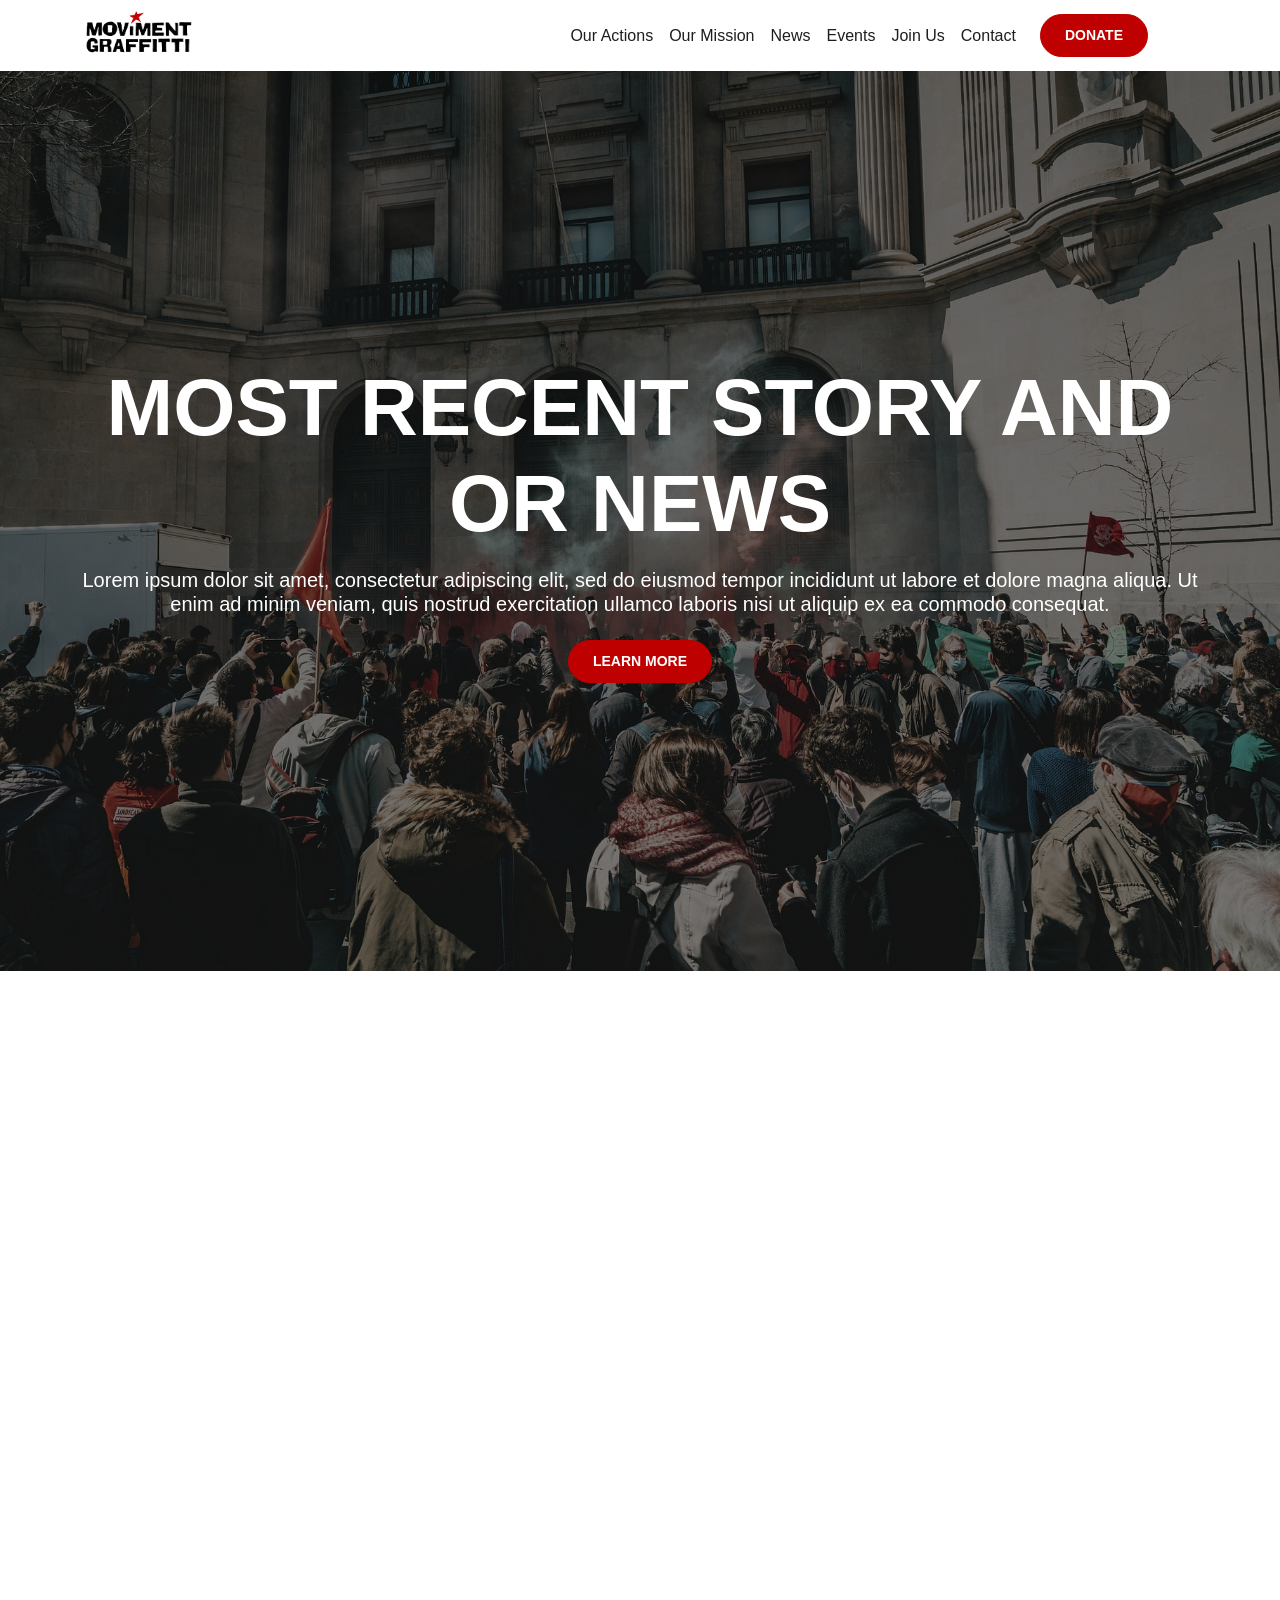
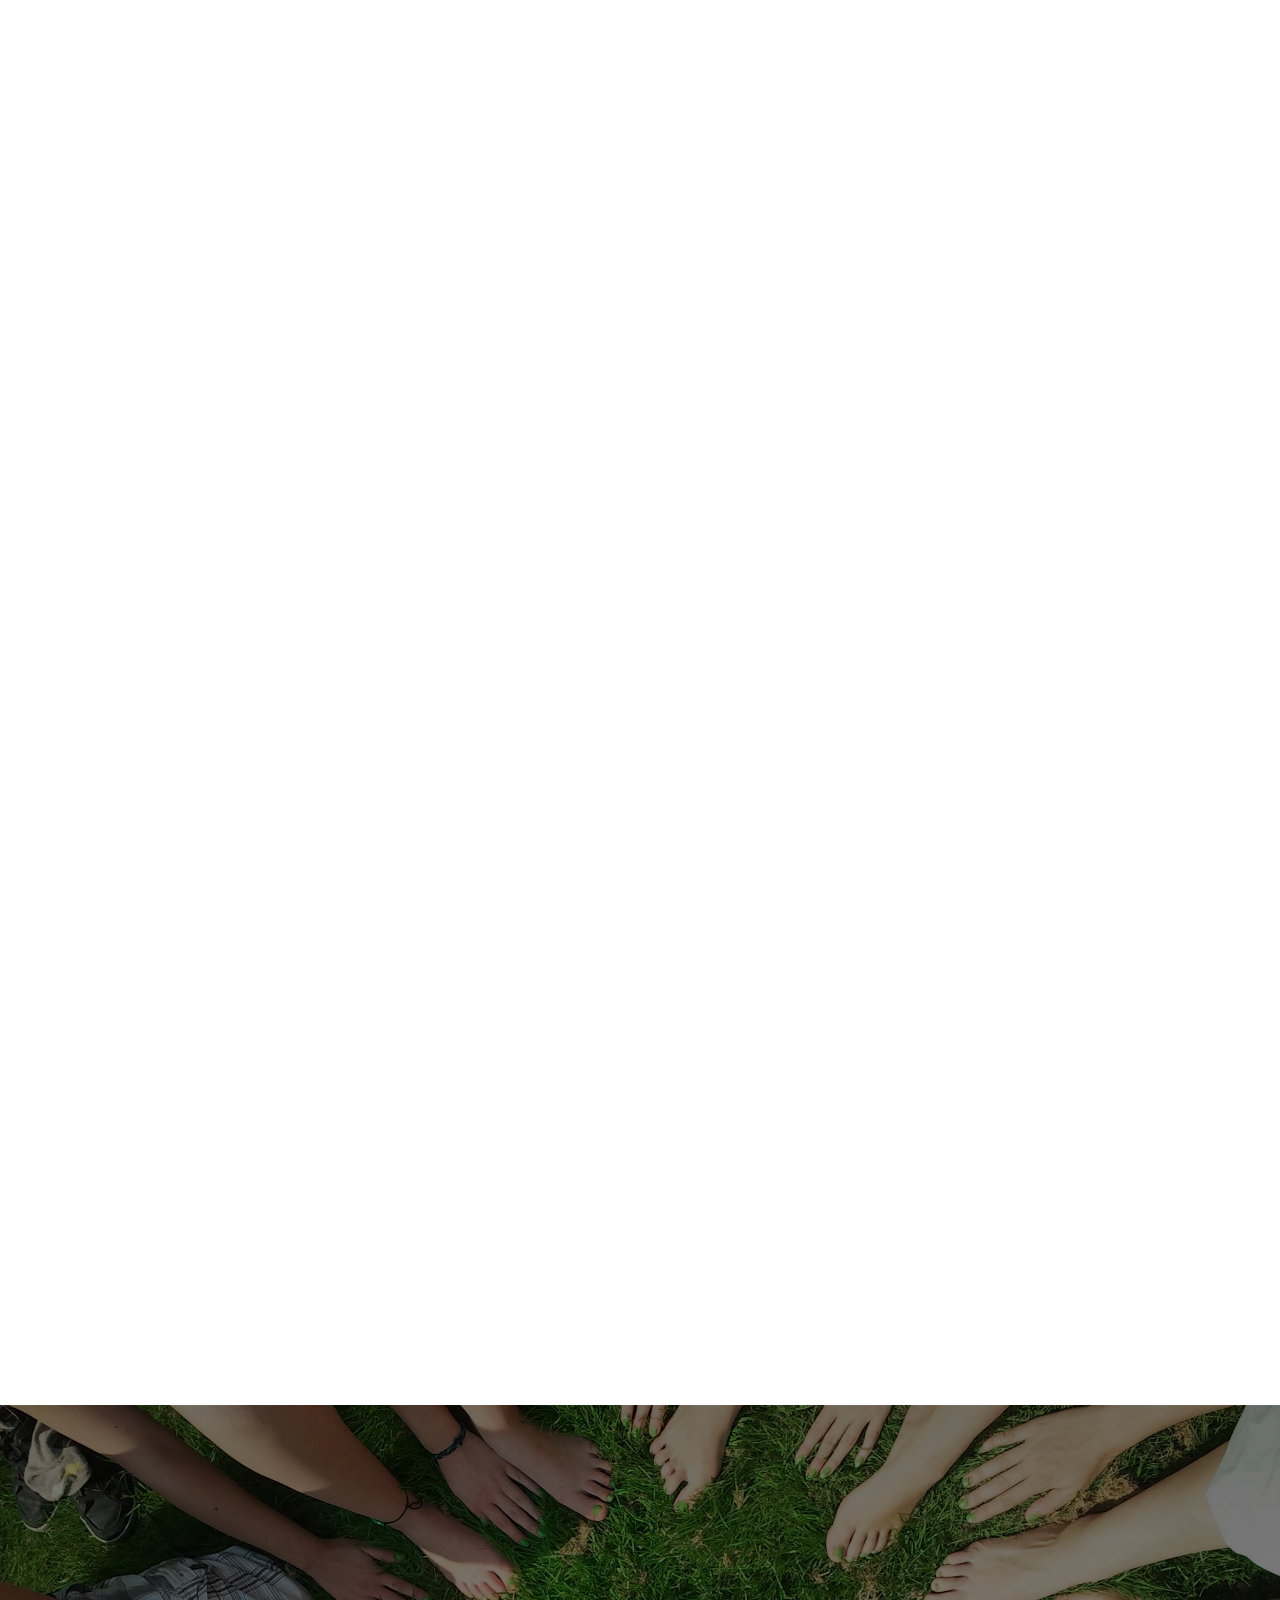
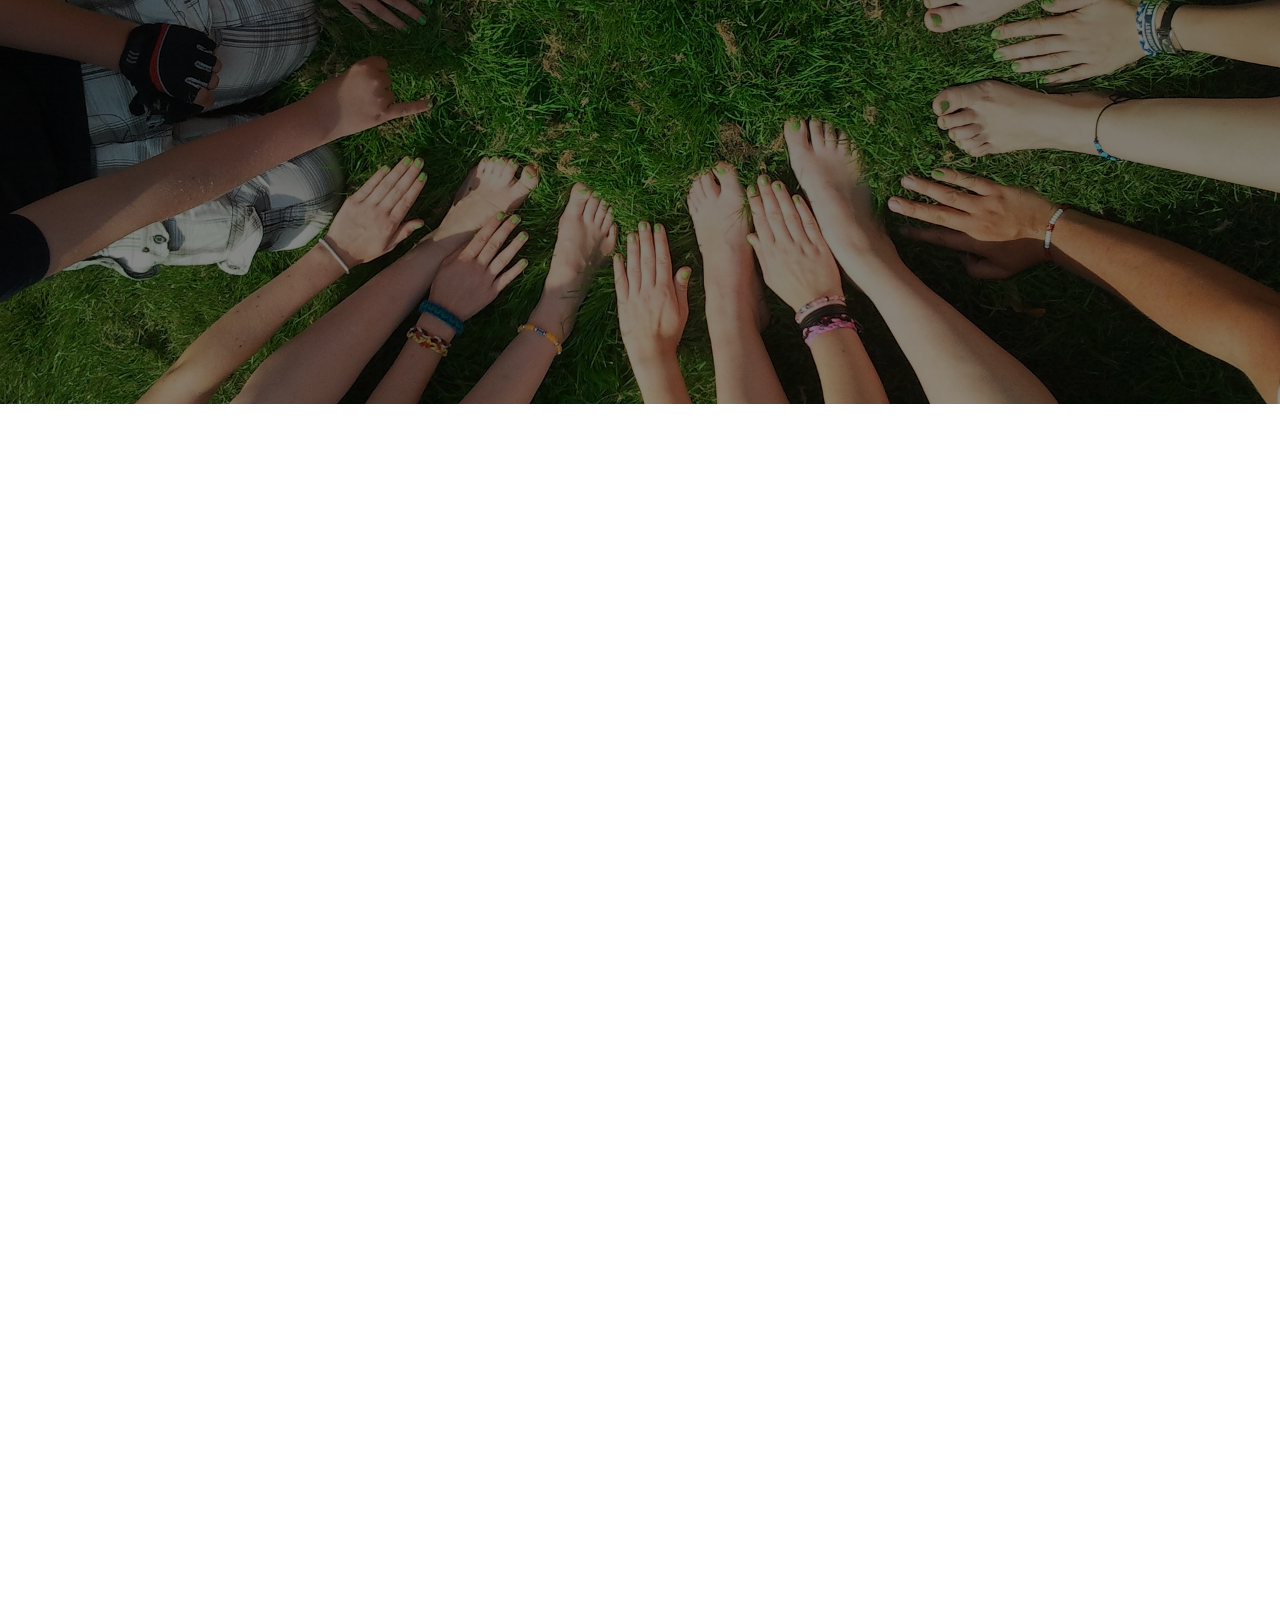
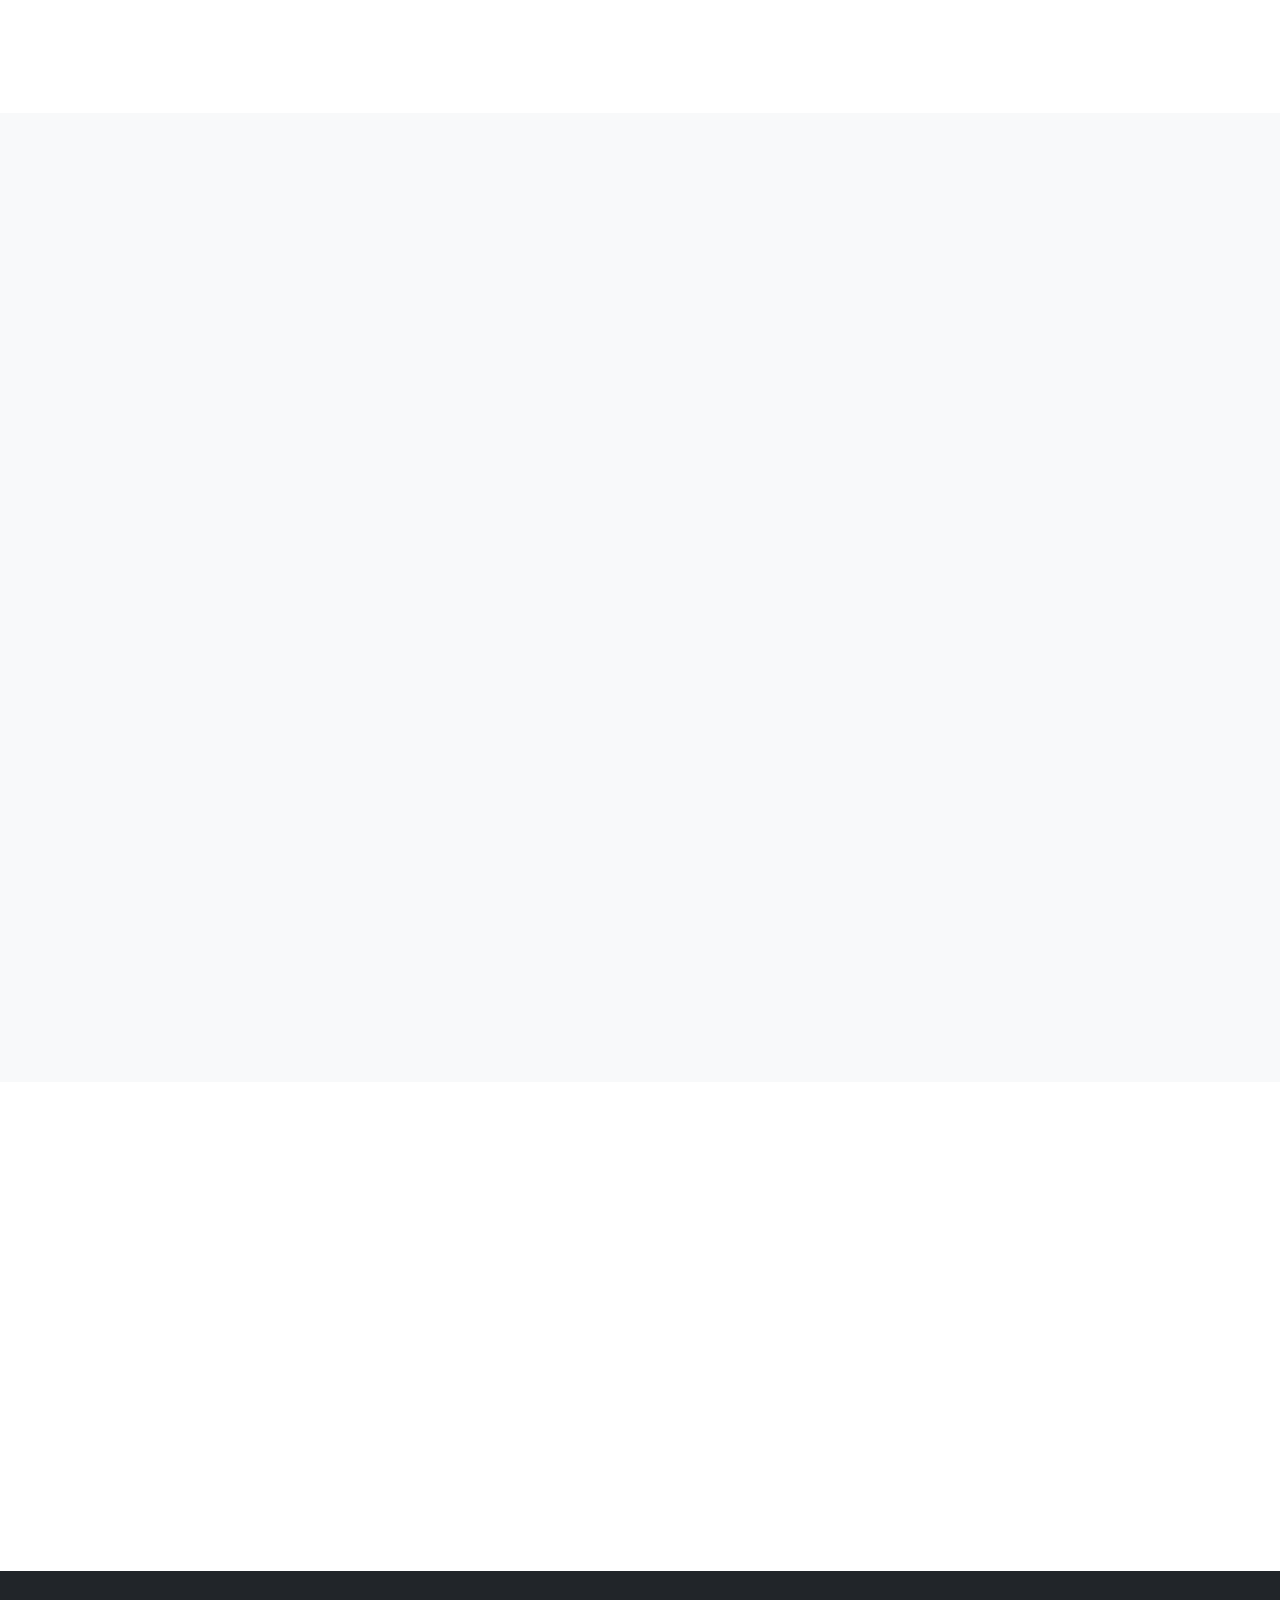
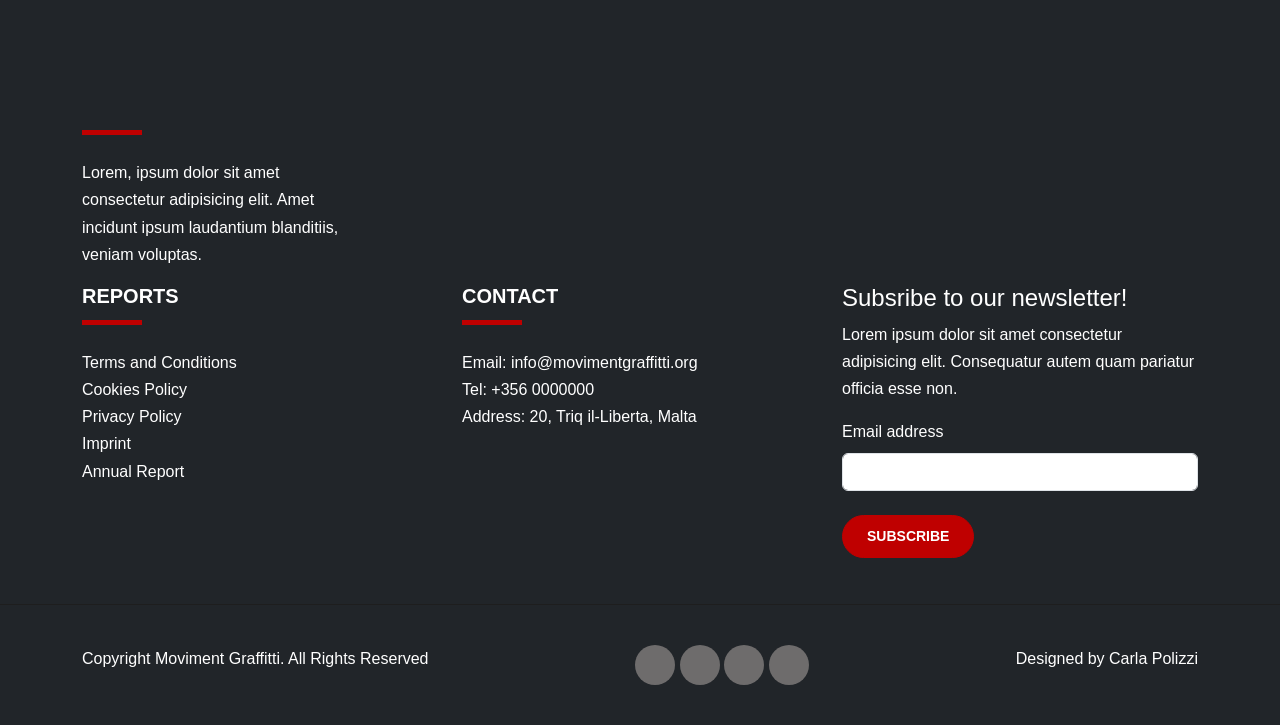
==== index.html @ fb361642 "fixed issues footer fixed - hamburger now visible but another issue arouse as the menu disappears af" ====
<!DOCTYPE html>
<html lang="en">
<head>
    <meta charset="UTF-8">
    <meta http-equiv="X-UA-Compatible" content="IE=edge">
    <meta name="viewport" content="width=device-width, initial-scale=1.0">
    <title>Moviment Graffitti</title>
    <link href="https://cdn.jsdelivr.net/npm/bootstrap@5.0.2/dist/css/bootstrap.min.css" rel="stylesheet" integrity="sha384-EVSTQN3/azprG1Anm3QDgpJLIm9Nao0Yz1ztcQTwFspd3yD65VohhpuuCOmLASjC" crossorigin="anonymous">
    <link href="https://cdn.jsdelivr.net/npm/remixicon@3.2.0/fonts/remixicon.css" rel="stylesheet">
    <link rel="stylesheet" href="https://unpkg.com/aos@next/dist/aos.css" />
    <link rel="stylesheet" href="assets/styles/style.css">
</head>
<body data-bs-spy="scroll" data-bs-target=".navbar">
 <!-- Navibar -->
  <nav class="navbar navbar-expand-md bg-white sticky-top">
    <div class="container">
      <a class="navbar-brand img" href="../movimentgrafitti-redesign/index.html">
        <img src="./assets/images/logo.png">
      </a>
      <button class="navbar-toggler" type="button" data-bs-toggle="collapse" data-bs-target="#navbarNav" aria-controls="navbarNav" aria-expanded="false" aria-label="Toggle navigation">
        <span class="navbar-toggler-icon"></span>
      </button>
      <div class="collapse navbar-collapse" id="navbarNav">
        <ul class="navbar-nav ms-auto">

          <li class="nav-item body">
            <a class="nav-link" href="./ouractions.html">Our Actions</a>
          </li>
          <li class="nav-item body">
            <a class="nav-link" href="./ourmission.html">Our Mission</a>
          </li>
          <li class="nav-item">
            <a class="nav-link" href="./news.html">News</a>
          </li>
          <li class="nav-item">
            <a class="nav-link" href="./events.html">Events</a>
          </li>
          <li class="nav-item">
            <a class="nav-link" href="./joinus.html">Join Us</a>
          </li>
          <li class="nav-item">
            <a class="nav-link" href="./contact.html">Contact</a>
          </li>
          <li class="nav-item">
            <a href="./donate.html" class=" btn btn-imp ms-lg-3">Donate</a>
          </li>
          <li class="nav-item">
            <div class="list list-right">
              <button class="btn place-items-center" id="theme-toggle-btn">
                <i class="ri-sun-fill sun-icon"></i>
                <i class="ri-moon-fill moon-icon"></i>
              </button>
            </div>
          </li>
        </ul>
        
      </div>
    </div>
      
  </nav>

  <!-- hero js -->
  <section id="hero" class="min-vh-100 d-flex align-items-center text-center">
    <div class="container">
      <div class="row">
        <div class="col-12">
          <h1 data-aos="fade-left" class="text-uppercase text-white fw-bold display-1">Most recent story and or news</h1>
          <h5 class="text-white mt-3 mb-4" data-aos="fade-right">Lorem ipsum dolor sit amet, consectetur adipiscing elit, sed do eiusmod tempor incididunt ut labore et dolore magna aliqua. Ut enim ad minim veniam, quis nostrud exercitation ullamco laboris nisi ut aliquip ex ea commodo consequat.</h5>
          <div>
            <a href="#" class="btn btn-imp" data-aos="fade-up">Learn More</a>
          </div>
        </div>
      </div>
    </div>




  </section>

  <!-- our mission js-->
  <section id="ourmission" class="section-padding">
    <div class="container">
      <div class="row">
        <div class="col-12 text-center" data-aos="fade-down" data-aos-delay="50">
          <div class="section-title">
            <h1 class="display-4 fw-bold">Our Mission</h1>
            <div class="line"></div>
          </div>
        </div>
        <div class="row justify-content-between align-items-center">
        <div class="col-lg-6" data-aos="fade-left" data-aos-delay="50">
          <img src="./assets/images/sam-ladley-2hM5_1i2k3U-unsplash.jpg" alt="">
        </div>
        <div class="col-lg-5" data-aos="fade-left" data-aos-delay="150">
        <h1 class="mt-3">About our work</h1>
        <p>Duis aute irure dolor in reprehenderit in voluptate velit esse cillum dolore eu fugiat nulla pariatur. Excepteur sint occaecat cupidatat non proident, sunt in culpa qui officia deserunt mollit anim id est laborum.</p>
        <div class="d-flex pt-3 mb-3">
          <div class="iconbox me-4">
            <i class="ri-door-open-fill"></i>
          </div>
          <div>
            <h4 class="mt-3">Lorem ipsum dolor sit.</h4>
            <p class="mt-3 mb-4">Lorem ipsum dolor sit amet consectetur adipisicing elit. Accusamus nesciunt aspernatur quo obcaecati odit.</p>
        </div>
        </div>
        <div class="d-flex pt-3 mb-3 pt-4 mb-3">
          <div class="iconbox me-4">
            <i class="ri-rocket-2-fill"></i>
          </div>
          <div>
            <h4 class="mt-3">Lorem ipsum dolor sit.</h4>
            <p class="mt-3 mb-4">Lorem ipsum dolor sit amet consectetur adipisicing elit. Accusamus nesciunt aspernatur quo obcaecati odit.</p>
        </div>
        </div>
        <div class="d-flex pt-3 mb-3">
          <div class="iconbox me-4">
            <i class="ri-open-arm-fill"></i>
          </div>
          <div>
            <h4 class="mt-3">Lorem ipsum dolor sit.</h4>
            <p class="mt-3 mb-4">Lorem ipsum dolor sit amet consectetur adipisicing elit. Accusamus nesciunt aspernatur quo obcaecati odit.</p>
        </div>
        </div>
        <div class="align-items-center justify-content-center">
          <a href="./ourmission.html"> <button class="btn btn-dark mt-3 mb-4">Learn More</button></a>
        </div>
        </div>  
        
      </div>
      </div>

    </div>
  </section>

  <!-- our actions js-->
<section id="ouractions" class="section-padding">
  <div class="container">
    <div class="row">
      <div class="col-12 text-center" data-aos="fade-down" data-aos-delay="50">
        <div class="section-title">
          <h1 class="display-4 fw-bold text-center">Our Actions</h1>
          <div class="line"></div>
          <p>Lorem ipsum dolor sit, amet consectetur adipisicing elit. Amet, consequatur!</p>
        </div>
      </div>
    </div>
    <div class="row">
      <div class="col-md-4" data-aos="fade-up" data-aos-delay="50">
        <div class="ouractions-post image-zoom">
          <div class="image-zoom-wrapper">
            <img src="../movimentgrafitti-redesign/assets/images/ouractions/changing-choosing.jpg" alt="">
            <h5 class="mt-4">Lorem ipsum dolor sit.</h5>
            <p>Lorem ipsum dolor sit, amet consectetur adipisicing elit. Totam in rerum quasi voluptate. Itaque, harum?</p>
            <a href="#">Read More</a>
          </div>
        </div>
      </div>
      <div class="col-md-4" data-aos="fade-up" data-aos-delay="150">
        <div class="ouractions-post image-zoom">
          <div class="image-zoom-wrapper">
            <img src="./assets/images/riot-g3dfc08a90_1920.jpg" alt="">
            <h5 class="mt-4">Lorem ipsum dolor sit.</h5>
            <p>Lorem ipsum dolor sit, amet consectetur adipisicing elit. Totam in rerum quasi voluptate. Itaque, harum?</p>
            <a href="#">Read More</a>
          </div>
        </div>
      </div>
      <div class="col-md-4" data-aos="fade-up" data-aos-delay="250">
        <div class="ouractions-post image-zoom">
          <div class="image-zoom-wrapper">
            <img src="./assets/images/gardening.jpg" alt="">
            <h5 class="mt-4">Lorem ipsum dolor sit.</h5>
            <p>Lorem ipsum dolor sit, amet consectetur adipisicing elit. Totam in rerum quasi voluptate. Itaque, harum?</p>
            <a href="#">Read More</a>
          </div>
        </div>
      </div>

    </div>
  </div>
</section>

  <!-- contact js-->
  <section class="section-padding" id="contact">
    <div class="container">
      <div class="row">
        <div class="col-12 text-center" data-aos="fade-down" data-aos-delay="150">
          <div class="section-title">
            <h1 class="display-4 text-white fw-bold">Contact Us</h1>
            <div class="line bg-white"></div>
            <p class="text-white">Lorem ipsum dolor sit, amet consectetur adipisicing elit. Itaque est molestiae quos veritatis cum qui.</p>
          </div>
        </div>
      </div>
      <div class="row justify-content-center" data-aos="fade-up" data-aos-delay="250">
        <div class="col-lg-8">
          <form action="#" class="row g-3 p-lg-5 p-4 bg-white theme-shadow">
            <div class="form-group col-lg-6">
              <input type="text" class="form-control" placeholder="Enter first name">
            </div>
            <div class="form-group col-lg-6">
              <input type="text" class="form-control" placeholder="Enter second name">
            </div>
            <div class="form-group col-lg-12">
              <input type="email" class="form-control" placeholder="Enter e-mail address">
            </div>
            <div class="form-group col-lg-12">
              <input type="text" class="form-control" placeholder="Enter subject">
            </div>
            <div class="form-group col-lg-12">
              <textarea name="message" id="" cols="" rows="5" class="form-control" placeholder="Enter message"></textarea>
            </div>
            <div class="form-group col-lg-12 d-grid">
             <button class="btn btn-imp">Send Message</button>
            </div>
          </form>

        </div>

      </div>
    </div>
  </section>

 <!-- events js -->
 <section id="events" class="section-padding">
  <div class="container-fluid px-0">
    <div class="row">
      <div class="col-12 text-center" data-aos="fade-down" data-aos-delay="150">
        <div class="section-title">
          <h1 class="display-4 fw-bold">Events</h1>
          <div class="line"></div>
          <p>Lorem ipsum dolor sit amet consectetur adipisicing elit. Velit neque et dolorem expedita.</p>
          <div id="carouselExample" class="carousel slide">
    <div class="carousel-inner" data-aos="fade-right" data-aos-delay="150">
      <div class="carousel-item active">
        <img src="./assets/images/volunteer-gcc5a6ace0_1920.jpg" class="d-block w-100" alt="...">
        <div class="carousel-caption justify-content-between align-items-center text-center">
          <h3 class="text-white text-uppercase" style="font-size: 80px;">First slide label</h3>
          <h5 class="text-white">Some representative placeholder content for the first slide.</h5>
          <button class="btn btn-dark">Read more</button>
        </div>
      </div>
      <div class="carousel-item">
        <img src="./assets/images/gardening-closeup.jpg" class="d-block w-100" alt="...">
        <div class="carousel-caption justify-content-between align-items-center text-center">
          <h3 class="text-white text-uppercase" style="font-size: 80px;">First slide label</h3>
          <h5 class="text-white">Some representative placeholder content for the first slide.</h5>
          <button class="btn btn-dark">Read more</button>
        </div>
      </div>
      <div class="carousel-item">
        <img src="./assets/images/mission.jpg" class="d-block w-100" alt="...">
        <div class="carousel-caption justify-content-between align-items-center text-center">
          <h3 class="text-white text-uppercase" style="font-size: 80px;">First slide label</h3>
          <h5 class="text-white">Some representative placeholder content for the first slide.</h5>
          <button class="btn btn-dark">Read more</button>
        </div>
      </div>
    </div>
    <button class="carousel-control-prev" type="button" data-bs-target="#carouselExample" data-bs-slide="prev">
      <span class="carousel-control-prev-icon" aria-hidden="true"></span>
      <span class="visually-hidden">Previous</span>
    </button>
    <button class="carousel-control-next" type="button" data-bs-target="#carouselExample" data-bs-slide="next">
      <span class="carousel-control-next-icon" aria-hidden="true"></span>
      <span class="visually-hidden">Next</span>
    </button>
          </div>
        </div>
      </div>
    </div>
  </div>

</section>

<!-- testimonials this sections wasnt thought of but it makes sense to add to give a more familiar feel js-->
<section id="reviews" class="section-padding bg-light">
  <div class="container">
    <div class="row">
      <div class="col-12 text-center" data-aos="fade-down" data-aos-delay="150">
        <div class="section-title">
          <h1 class="display-4 fw-bold">Testimonials</h1>
          <div class="line"></div>
          <p>Lorem ipsum dolor sit amet consectetur adipisicing elit. Velit neque et dolorem expedita.</p>
        </div>
      </div>
    </div>
      <div class="row gy-4 g-4">
        <div class="col-lg-4 col-sm-6" data-aos="fade-down" data-aos-delay="150">
          <div class="review">
            <div class="review-head p-4 bg-white theme-shadow">
              <div class="text-warning">
                <i class="ri-heart-fill"></i>
                <i class="ri-heart-fill"></i>
                <i class="ri-heart-fill"></i>
                <i class="ri-heart-fill"></i>
                <i class="ri-heart-fill"></i>
              </div>
              <p>Great ipsum dolor, sit amet consectetur adipisicing elit. Facere in libero culpa! Sint, fugit assumenda?</p>
            </div>
            <div class="review-person mt-4 d-flex align-items-center">
              <img class="rounded-circle" style="width: 100px; height: 100px;" src="./assets/images/person1.jpg" alt="">
              <div class="ms-3">
                <h5>Angela Ngozi</h5>
                <small>Donor & founder of ABC</small>
              </div>
            </div>
          </div>
        </div>
        <div class="col-lg-4 col-sm-6" data-aos="fade-down" data-aos-delay="150">
          <div class="review">
            <div class="review-head p-4 bg-white theme-shadow">
              <div class="text-warning">
                <i class="ri-heart-fill"></i>
                <i class="ri-heart-fill"></i>
                <i class="ri-heart-fill"></i>
                <i class="ri-heart-fill"></i>
                <i class="ri-heart-fill"></i>
              </div>
              <p>Great ipsum dolor, sit amet consectetur adipisicing elit. Facere in libero culpa! Sint, fugit assumenda?</p>
            </div>
            <div class="review-person mt-4 d-flex align-items-center">
              <img class="rounded-circle" style="width: 100px; height: 100px;" src="./assets/images/person2.jpg" alt="">
              <div class="ms-3">
                <h5>Tempie Brennan</h5>
                <small>Volunteer</small>
              </div>
            </div>
          </div>
        </div>
        <div class="col-lg-4 col-sm-6" data-aos="fade-down" data-aos-delay="150">
          <div class="review">
            <div class="review-head p-4 bg-white theme-shadow">
              <div class="text-warning">
                <i class="ri-heart-fill"></i>
                <i class="ri-heart-fill"></i>
                <i class="ri-heart-fill"></i>
                <i class="ri-heart-fill"></i>
                <i class="ri-heart-fill"></i>
              </div>
              <p>Great ipsum dolor, sit amet consectetur adipisicing elit. Facere in libero culpa! Sint, fugit assumenda?</p>
            </div>
            <div class="review-person mt-4 d-flex align-items-center">
              <img class="rounded-circle" style="width: 100px; height: 100px;" src="./assets/images/person3.jpg" alt="">
              <div class="ms-3">
                <h5>Jack Booth</h5>
                <small>Supporter</small>
              </div>
            </div>
          </div>
        </div>
        <div class="col-lg-4 col-sm-6" data-aos="fade-down" data-aos-delay="150">
          <div class="review">
            <div class="review-head p-4 bg-white theme-shadow">
              <div class="text-warning">
                <i class="ri-heart-fill"></i>
                <i class="ri-heart-fill"></i>
                <i class="ri-heart-fill"></i>
                <i class="ri-heart-fill"></i>
                <i class="ri-heart-fill"></i>
              </div>
              <p>Great ipsum dolor, sit amet consectetur adipisicing elit. Facere in libero culpa! Sint, fugit assumenda?</p>
            </div>
            <div class="review-person mt-4 d-flex align-items-center">
              <img class="rounded-circle" style="width: 100px; height: 100px;" src="./assets/images/person4.jpg" alt="">
              <div class="ms-3">
                <h5>Yi Chan</h5>
                <small>Consultant</small>
              </div>
            </div>
          </div>
        </div>
        <div class="col-lg-4 col-sm-6" data-aos="fade-down" data-aos-delay="150">
          <div class="review">
            <div class="review-head p-4 bg-white theme-shadow">
              <div class="text-warning">
                <i class="ri-heart-fill"></i>
                <i class="ri-heart-fill"></i>
                <i class="ri-heart-fill"></i>
                <i class="ri-heart-fill"></i>
                <i class="ri-heart-fill"></i>
              </div>
              <p>Great ipsum dolor, sit amet consectetur adipisicing elit. Facere in libero culpa! Sint, fugit assumenda?</p>
            </div>
            <div class="review-person mt-4 d-flex align-items-center">
              <img class="rounded-circle" style="width: 100px; height: 100px;" src="./assets/images/person5.jpg" alt="">
              <div class="ms-3">
                <h5>Jack Jones</h5>
                <small>Supporter</small>
              </div>
            </div>
          </div>
        </div>
        <div class="col-lg-4 col-sm-6" data-aos="fade-down" data-aos-delay="150">
          <div class="review">
            <div class="review-head p-4 bg-white theme-shadow">
              <div class="text-warning">
                <i class="ri-heart-fill"></i>
                <i class="ri-heart-fill"></i>
                <i class="ri-heart-fill"></i>
                <i class="ri-heart-fill"></i>
                <i class="ri-heart-fill"></i>
              </div>
              <p>Great ipsum dolor, sit amet consectetur adipisicing elit. Facere in libero culpa! Sint, fugit assumenda?</p>
            </div>
            <div class="review-person mt-4 d-flex align-items-center">
              <img class="rounded-circle" style="width: 100px; height: 100px;" src="./assets/images/person6.jpg" alt="">
              <div class="ms-3">
                <h5>Mae Bucket</h5>
                <small>Supporter</small>
              </div>
            </div>
          </div>
        </div>
      </div>
  </div>
</section>

<!-- join us js-->
<section id="joinus" class="section-padding joinus">
  <div class="container">
    <div class="row">
      <div class="col-lg-7 align-items-left" data-aos="fade-right" data-aos-delay="150">
        <h2 class="display-4 fw-bold">Join us!</h2>
        <div class="line"></div>
        <h4>Lorem ipsum dolor sit amet consectetur adipisicing elit. Numquam, ut. Omnis nostrum, commodi cupiditate voluptatum fuga ratione! Et, pariatur rem?</h4>
      </div>
      <div class="col-lg-4 align-items-center" data-aos="fade-up" data-aos-delay="150">
        <p>Lorem, ipsum dolor sit amet consectetur adipisicing elit. Beatae ipsa pariatur quasi harum at eligendi odio, nesciunt dignissimos praesentium voluptatem provident aliquid tenetur sequi mollitia eveniet qui, quis numquam id ex corrupti. Quasi, distinctio. Minus asperiores officiis nesciunt similique laboriosam!</p>
        <button class="btn btn-imp">Join us</button>
      </div>

    </div>

  </div>

</section>

 <!-- footer -->
 <footer class="bg-dark">
    <div class="footer-top">
      <div class="container">
        <div class="row gy-5">
          <div class="col-lg-3 col-sm-6">
            <a href="#"><img src="../movimentgrafitti-redesign/assets/images/logo-light.png" alt="" style="width: 120px;"></a>
            <div class="line"></div>
            <p>Lorem, ipsum dolor sit amet consectetur adipisicing elit. Amet incidunt ipsum laudantium blanditiis, veniam voluptas.</p>
          </div>
        </div>
        <div class="row">
          <div class="col-lg-4">
            <h5 class="text-white fw-bold">REPORTS</h5>
            <div class="line"></div>
            <ul>
              <li><a href="#">Terms and Conditions</a></li>
              <li><a href="#">Cookies Policy</a></li>
              <li><a href="#">Privacy Policy</a></li>
              <li><a href="#">Imprint</a></li>
              <li><a href="#">Annual Report</a></li>
            </ul>
            </div>
          <div class="col-lg-4">
            <h5 class="text-white fw-bold">CONTACT</h5>
            <div class="line"></div>
            <ul>
              <li>Email: info@movimentgraffitti.org</li>
              <li>Tel: +356 0000000</li>
              <li>Address: 20, Triq il-Liberta, Malta</li>
            </ul>
          </div>
            <div class="col-lg-4">
              <ul>
          <form class="gy-4 text-white">
            <div>
              <h4>Subsribe to our newsletter!</h4>
              <p>Lorem ipsum dolor sit amet consectetur adipisicing elit. Consequatur autem quam pariatur officia esse non.</p>
              <label for="exampleInputEmail1" class="form-label">Email address</label>
              <input type="email" class="form-control" id="exampleInputEmail1" aria-describedby="emailHelp">
            </div>
              <button type="submit" class="btn btn-imp mt-4">Subscribe</button>
          </form>
        </ul>
            </div>
          </div>
      </div>
    </div>
    <div class="footer-bottom">
      <div class="container">
        <div class="row g-4 justify-content-between">
          <div class="col-auto">
            <p class="mb-0">Copyright Moviment Graffitti. All Rights Reserved</p>
          </div>
          <div class="col-auto">
            <div class="social-icons">
              <a href=""><i class="ri-twitter-fill"></i></a>
              <a href=""><i class="ri-facebook-fill"></i></a>
              <a href=""><i class="ri-instagram-fill"></i></a>
              <a href=""><i class="ri-linkedin-fill"></i></a>
            </div>

          </div>
          <div class="col-auto">
            <p class="mb-0">Designed by <a href="#">Carla Polizzi</a></p>
          </div>

        </div>

      </div>
    </div>
 </footer>

 

      <script src="https://cdn.jsdelivr.net/npm/bootstrap@5.3.0-alpha3/dist/js/bootstrap.bundle.min.js" integrity="sha384-ENjdO4Dr2bkBIFxQpeoTz1HIcje39Wm4jDKdf19U8gI4ddQ3GYNS7NTKfAdVQSZe" crossorigin="anonymous"></script>
      <script src="https://unpkg.com/aos@next/dist/aos.js"></script>
      <script>
        AOS.init();
      </script>
    </body>
</html>
---- assets/styles/style.css ----
/* imports */

@import url(../fonts/Montserrat-Regular.ttf);
@import url(../fonts/Montserrat-Bold.ttf);
@import url(../fonts/Montserrat-SemiBold.ttf);

/* vaiables */

:root {
    --c-dark: #1e1e1e;
    --c-brand: #bf0000;
    --c-light: #ffffff;
    --c-dark-light: #6e6c6c;
    --c-medium: rgb(230, 230, 230);
    --font-base: "Montserrat-Regular.ttf", sans-serif;
    --box-shadow: 0px 15px 25px #1e1e1e;
    --transition: all 0.5s ease;
}



/* reset and helpers */
body {
    font-family: var(--font-base);
    line-height: 1.7;
    color: var(--c-dark);
}


h1, h2, h3, 
.h1, .h2, .h3 {
    font-weight: 600;
    color: var(--c-dark);
}
h4, h5, h6,
.h4, .h5, .h6 {
    font-weight: 400;
}

a {
    text-decoration: none;
    color: var(--c-brand);
    transition: var(--transition);
}

a:hover {
    color: var(--c-brand);
}

img {
    max-width: 100%;
    height: auto;
}

.section-padding {
    padding-top: 120pxpx;
    padding-bottom: 120px
}

/* dark mode */


/* navbar */

.navbar {
    box-shadow: var(--c-dark-light);
}
.navbar-nav .nav-link {
    font-weight: 500;
    color: var(--c-dark);
}
.navbar-nav .nav-link.active {
    color: var(--c-brand);
}
  .navbar .navbar-brand {
    padding-top: 0px;
  }
  .navbar .navbar-brand img {
    height: 50px;
}
.collapse {
    display: none;
}
.navbar-toggler {
    border: none;
    background-color: transparent;
}
.navbar-toggler-icon {
    background-image: url(../images/menu-line.svg);
}


/* buttons */
.btn{
    font-weight: 600;
    font-size: 14px;
    text-transform: uppercase;
    border-radius: 100px;
    padding: 10px 24px;
}

.btn-imp{
    background-color: var(--c-brand);
    border-color: var(--c-brand);
    color: var(--c-light);
}

.btn-imp:hover{
    background-color: var(--c-dark);
    border-color: var(--c-dark);
    color: var(--c-light);
}

.btn-imp:active{
    background-color: var(--c-dark);
    border-color: var(--c-dark);
    color: var(--c-light);
}

.btn-imp:disabled{
    background-color: var(--c-dark-light);
    border-color: var(--c-dark-light);
    color: var(--c-dark);
    pointer-events: none
}

.btn-dark{
    background-color: var(--c-dark);
    border-color: var(--c-dark);
    color: var(--c-light);
}

.btn-dark:hover{
    background-color: var(--c-light);
    border-color: var(--c-dark);
    color: var(--c-dark);
}

.btn-dark:active{
    background-color: var(--c-light);
    border-color: var(--c-dark);
    color: var(--c-dark);
}

.btn-dark:disabled{
    background-color: var(--c-dark-light);
    border-color: var(--c-dark-light);
    color: var(--c-dark);
    pointer-events: none
}

/* hero section */
#hero {
    background: linear-gradient(rgba(0, 0, 0, 0.562), rgba(0, 0, 0, 0.457)), url(../images/riot-g3dfc08a90_1920.jpg);
    background-position: center;
    background-size: cover;
}


/* section title */
.section-title {
    margin-top: 60px;
    margin-bottom: 60px;
}

.section-title .line {
    width: 60px;
    height: 4px;
    background-color: var(--c-brand);
    margin: 16px auto 24px auto;
}

.section-title p {
    max-width: 500px;
    margin-left: auto;
    margin-right: auto;
}


/* iconsboxes */

.iconbox {
    width: 60px;
    height: 70px;
    display: inline-flex;
    align-items: center;
    justify-content: center;
    background: rgba(var(--c-dark-light), 0.3);
    color: var(--c-brand);
    font-size: 44px;
    flex: none;
}

/* overlays - NOT WORKING */

.card-overlay {
    background: linear-gradient(rgba(0, 0, 0, 0.562), rgba(0, 0, 0, 0.457));
  }

.overlay {
    background-color: linear-gradient(rgba(0, 0, 0, 0.562), rgba(0, 0, 0, 0.457));
}


.bg-dark {
    color: var(--c-dark);
}

.theme-shadow {
    box-shadow: var(--c-dark);
}

/* footer */
footer {
    padding-top: 120px;
}

.footer-top {
    padding-bottom: 30px;
    border-bottom: 1px solid var(--c-dark, 0.1);
}

.footer-bottom {
    padding-top: 40px;
    padding-bottom: 40px;
}

footer li,
footer p,
footer a {
    color: #ffffff;
}

footer ul {
    list-style: none;
    padding: 0;

}

footer .line {
    width: 60px;
    height: 5px;
    background-color: var(--c-brand);
    margin-top: 12px;
    margin-bottom: 24px;
}

/* social icons */

.social-icons a {
    width: 40px;
    height: 40px;
    display: inline-flex;
    align-items: center;
    justify-content: center;
    background-color:#6e6c6c;
    border-radius: 100px;
}

.social-icons a:hover {
    background-color: #bf0000;
    color: #ffffff;
}

/* contact */

#contact {
    position: relative;
    z-index: 2;
}

#contact::after {
    content: "";
    width: 100%;
    height: 70%;
    background: linear-gradient(rgba(0, 0, 0, 0.562), rgba(0, 0, 0, 0.457)), url(../images/team-g4ccf4aa8b_1920.jpg);
    background-position: center;
    background-size: cover;
    position: absolute;
    top: 0;
    left: 0;
    z-index: -1;
}

#contact .form-control {
    border-radius: 0;

}

#contact .form-control:focus {
    box-shadow: none;
    border-color: var(--c-brand);
}

/* image zoom on hover*/

.image-zoom {
    position: relative;
    /* hidden overflow */
}

.image-zoom-wrapper {
    overflow: hidden;
    position: relative;
}

.image-zoom-wrapper img {
    transition: var(--transition);
}

.image-zoom:hover .image-zoom-wrapper img {
    transform: scale(1.1);
}

/* testimonials */
.review small {
    font-weight: 600;
    text-transform: uppercase;
    color: var(--c-brand);
}
.review-head {
    position:relative;
}

.review-head::after {
    content: "";
    width: 28px;
    height: 28px;
    position: absolute;
    bottom: -14px;
    background-color: white;
    transform: rotate(45deg);
}

/* carousel --- the overlay is not working */
.carousel {
    max-width: fit-content;
    height: 630px;
}

.carousel-item {
   
    height: 630px;
    
}

.carousel-item .overlay {
    background: linear-gradient(rgba(0, 0, 0, 0.562), rgba(0, 0, 0, 0.457));
}
.carousel-caption {
    align-items: center;
    padding-bottom: 200px;
    line-height: 70px;

}

/* join us */

.joinus {
    padding-top: 120px;
}

/* ------------OUR MISSION SECTION------------------- */

.hero-section {
    position: relative;
    height: 500px;
    margin-bottom: 50px;
  }

  .hero-image {
    background: linear-gradient(rgba(0, 0, 0, 0.562), rgba(0, 0, 0, 0.457)), url(../images/ourmission/OURACTIONSHERO.jpg);
    background-repeat: no-repeat;
    background-size: cover;
    height: 100%;
  }
  
  .hero-text {
    position: absolute;
    top: 50%;
    left: 50%;
    transform: translate(-50%, -50%);
    text-align: center;
    color: var(--c-light);
  }
  
  .hero-text h1 {
    font-size: 4rem;
  }

  .hero-text h1 {
    font-size: 4rem;
  }

    /* sections with text and images */

.section-1,
.section-2 {
  padding: 50px 0;
  background-color: var(--c-light);
  text-align: left;
}

.section-1 img,
.section-2 img {
  display: block;
  margin: auto;
  margin-top: 50px;
  max-width: 100%;
}

    /* counter */
    .counter {
        
        background-color: var(--c-medium);
      }
      
      .counter h2 {
        font-size: 64px;
        font-weight: bold;
        margin-bottom: 20px;
      }
      
      .counter p {
        font-size: 18px;
        font-weight: bold;
        text-transform: uppercase;
      }
      
      @media (max-width: 767px) {
        .counter h2 {
          font-size: 36px;
        }
      
        .counter p {
          font-size: 14px;
        }
      }

      /* team members */
      .team-member-content {
        background-color: var(--c-light);
        position: absolute;
        bottom: 24px;
        left: 50%;
        width: calc(100% - 50px);
        transform: translateX(-50%);
        padding: 24px;
        transition: var(--transition);
        opacity: 0;
      }
      
      .team-member:hover .team-member-content {
        opacity: 1;
        bottom: 24px;
      }

      /* -------------OUR ACTIONS PAGE--------------- */

      .hero-section-2 {
        position: relative;
        height: 500px;
        margin-bottom: 50px;
      }
    
      .hero-image-2 {
        background: linear-gradient(rgba(0, 0, 0, 0.562), rgba(0, 0, 0, 0.457)), url(../images/ouractions/enough.jpg);
        background-repeat: no-repeat;
        background-size: cover;
        height: 100%;
      }
      
      .hero-text-2 {
        position: absolute;
        top: 50%;
        left: 50%;
        transform: translate(-50%, -50%);
        text-align: center;
        color: var(--c-light);
      }
      
      .hero-text-2 h1 {
        font-size: 4rem;
      }
    
      .hero-text-2 h1 {
        font-size: 4rem;
      }

      /* posts and filters */
      .actionpost {
        border-color: #1e1e1e;
        text-align: center;
        margin: 10px;
      }

      .filter {
        float: left;
        width: 125px;
        line-height: 125px;
        text-align: center;
        margin: 10px;
        display: none;
        padding: 10px;  
      }

      .btn-filter {
        background-color: var(--c-light);
        border-color: var(--c-dark);
        color: var(--c-dark);
      }

      .btn-filter:hover{
        background-color: var(--c-dark);
        border-color: var(--c-dark);
        color: var(--c-light);
    }
    
    .btn-filter:active{
        background-color: var(--c-dark);
        border-color: var(--c-dark);
        color: var(--c-light);
    }
    

    /* -----contact page */
    #contactpage {
        position: relative;
        z-index: 2;
    }
    
    #contactpage::after {
        content: "";
        width: 100%;
        height: 70%;
        background: linear-gradient(rgba(0, 0, 0, 0.562), rgba(0, 0, 0, 0.457)), url(../images/team-g4ccf4aa8b_1920.jpg);
        background-position: center;
        background-size: cover;
        position: absolute;
        top: 0;
        left: 0;
        z-index: -1;
    }
    
    #contactpage .form-control {
        border-radius: 0;
    
    }
    
    #contactpage .form-control:focus {
        box-shadow: none;
        border-color: var(--c-brand);
    }
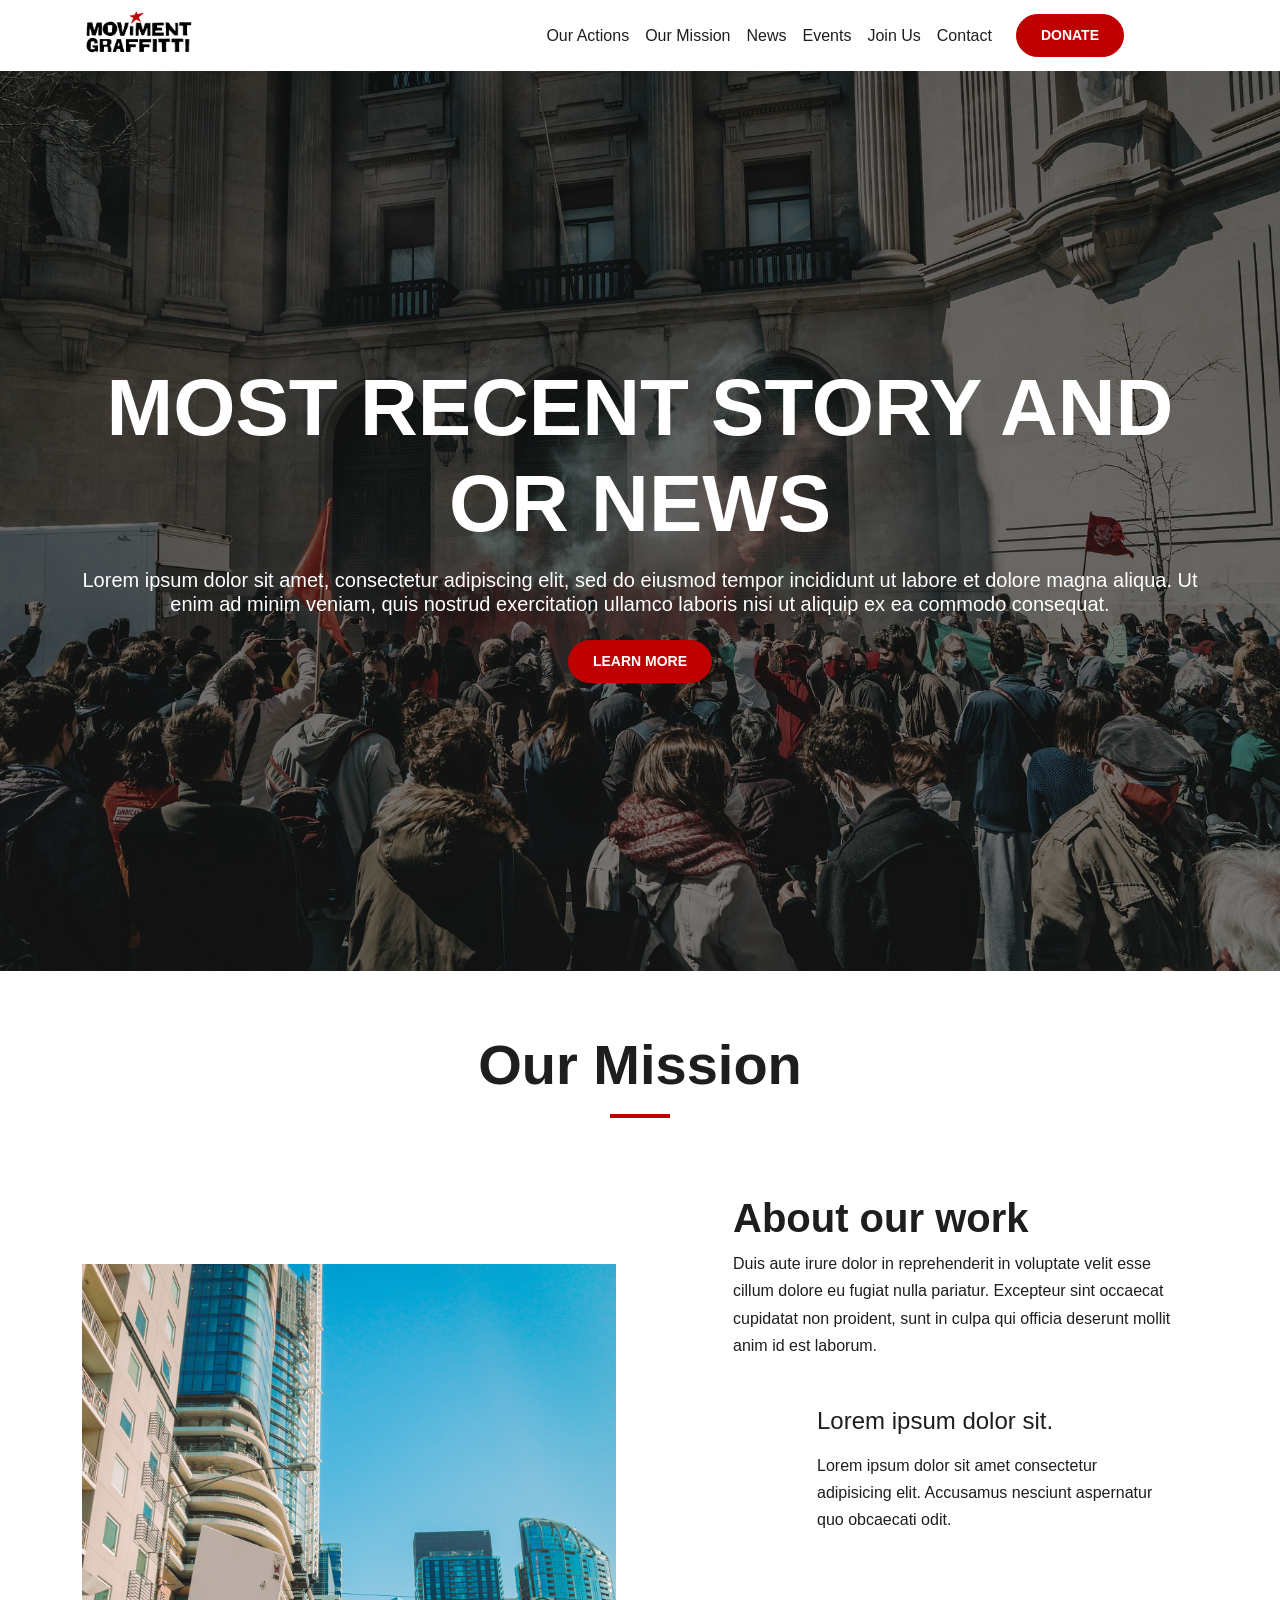
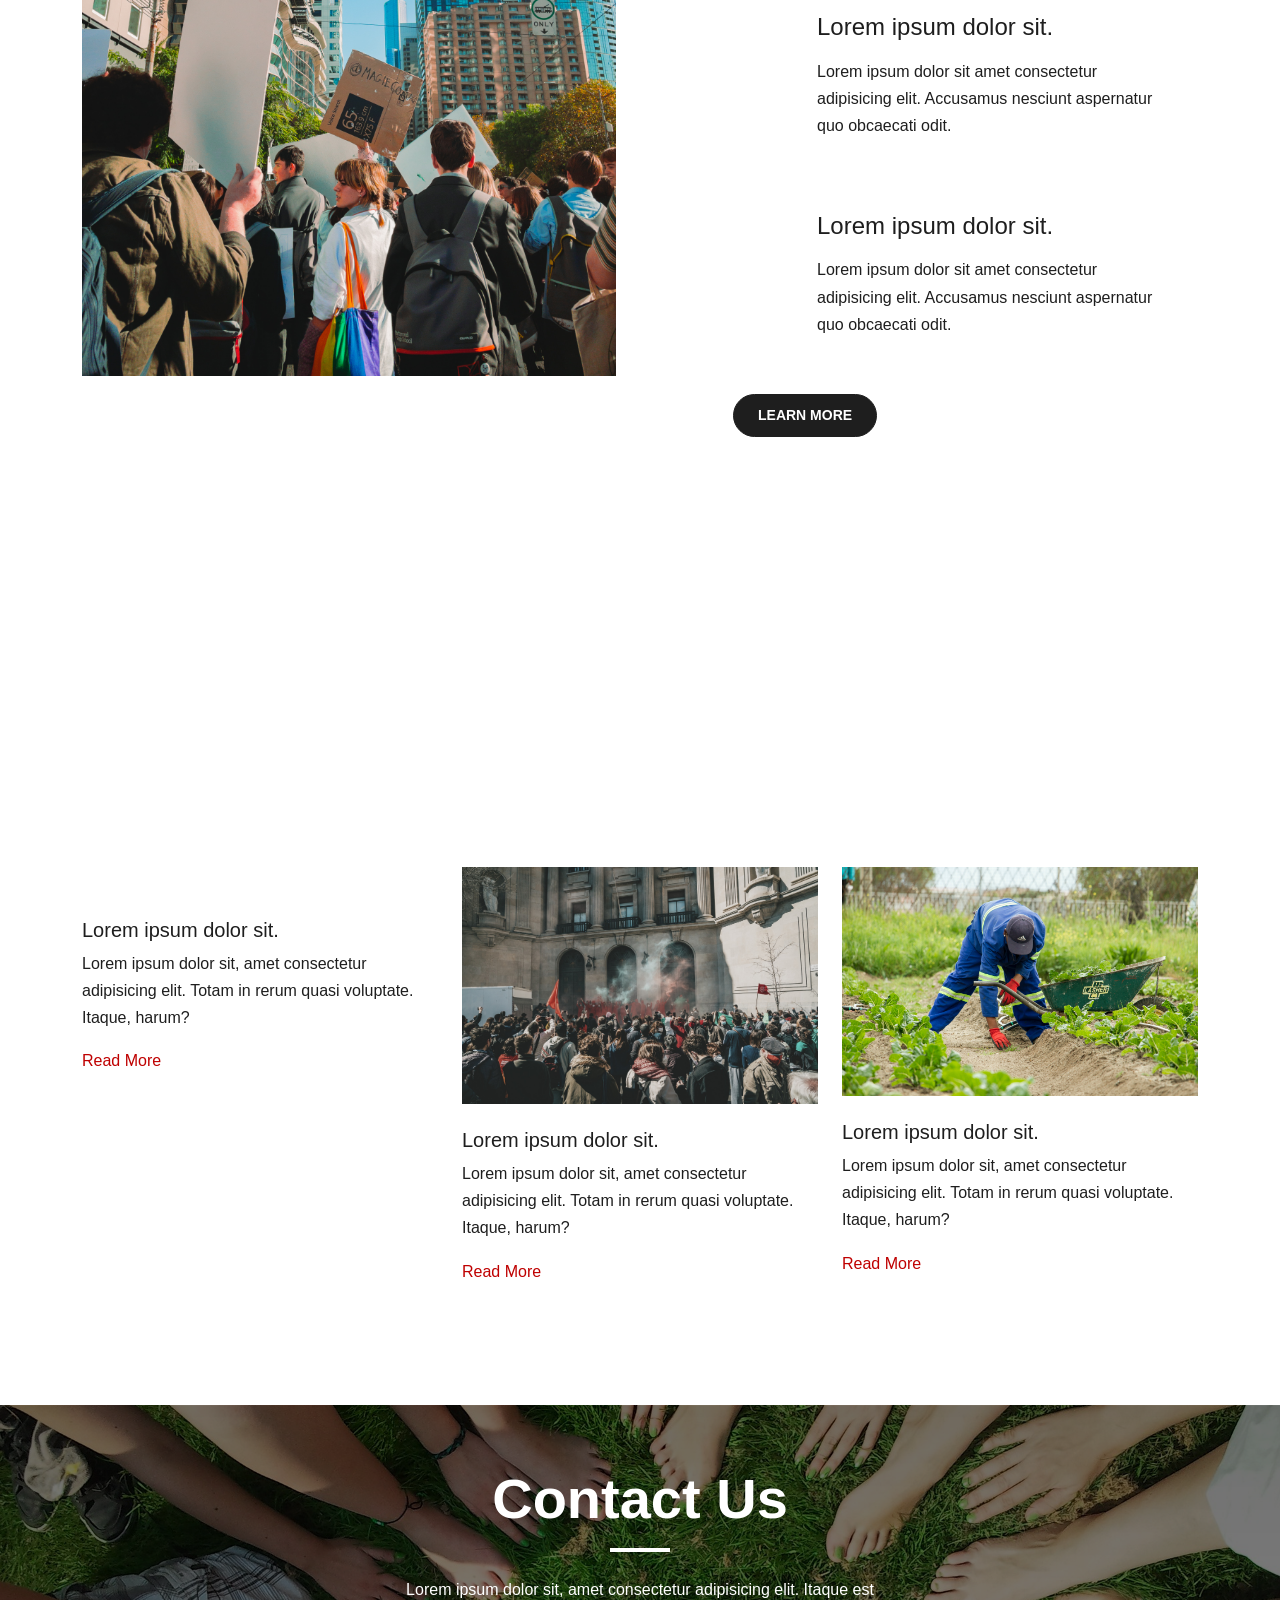
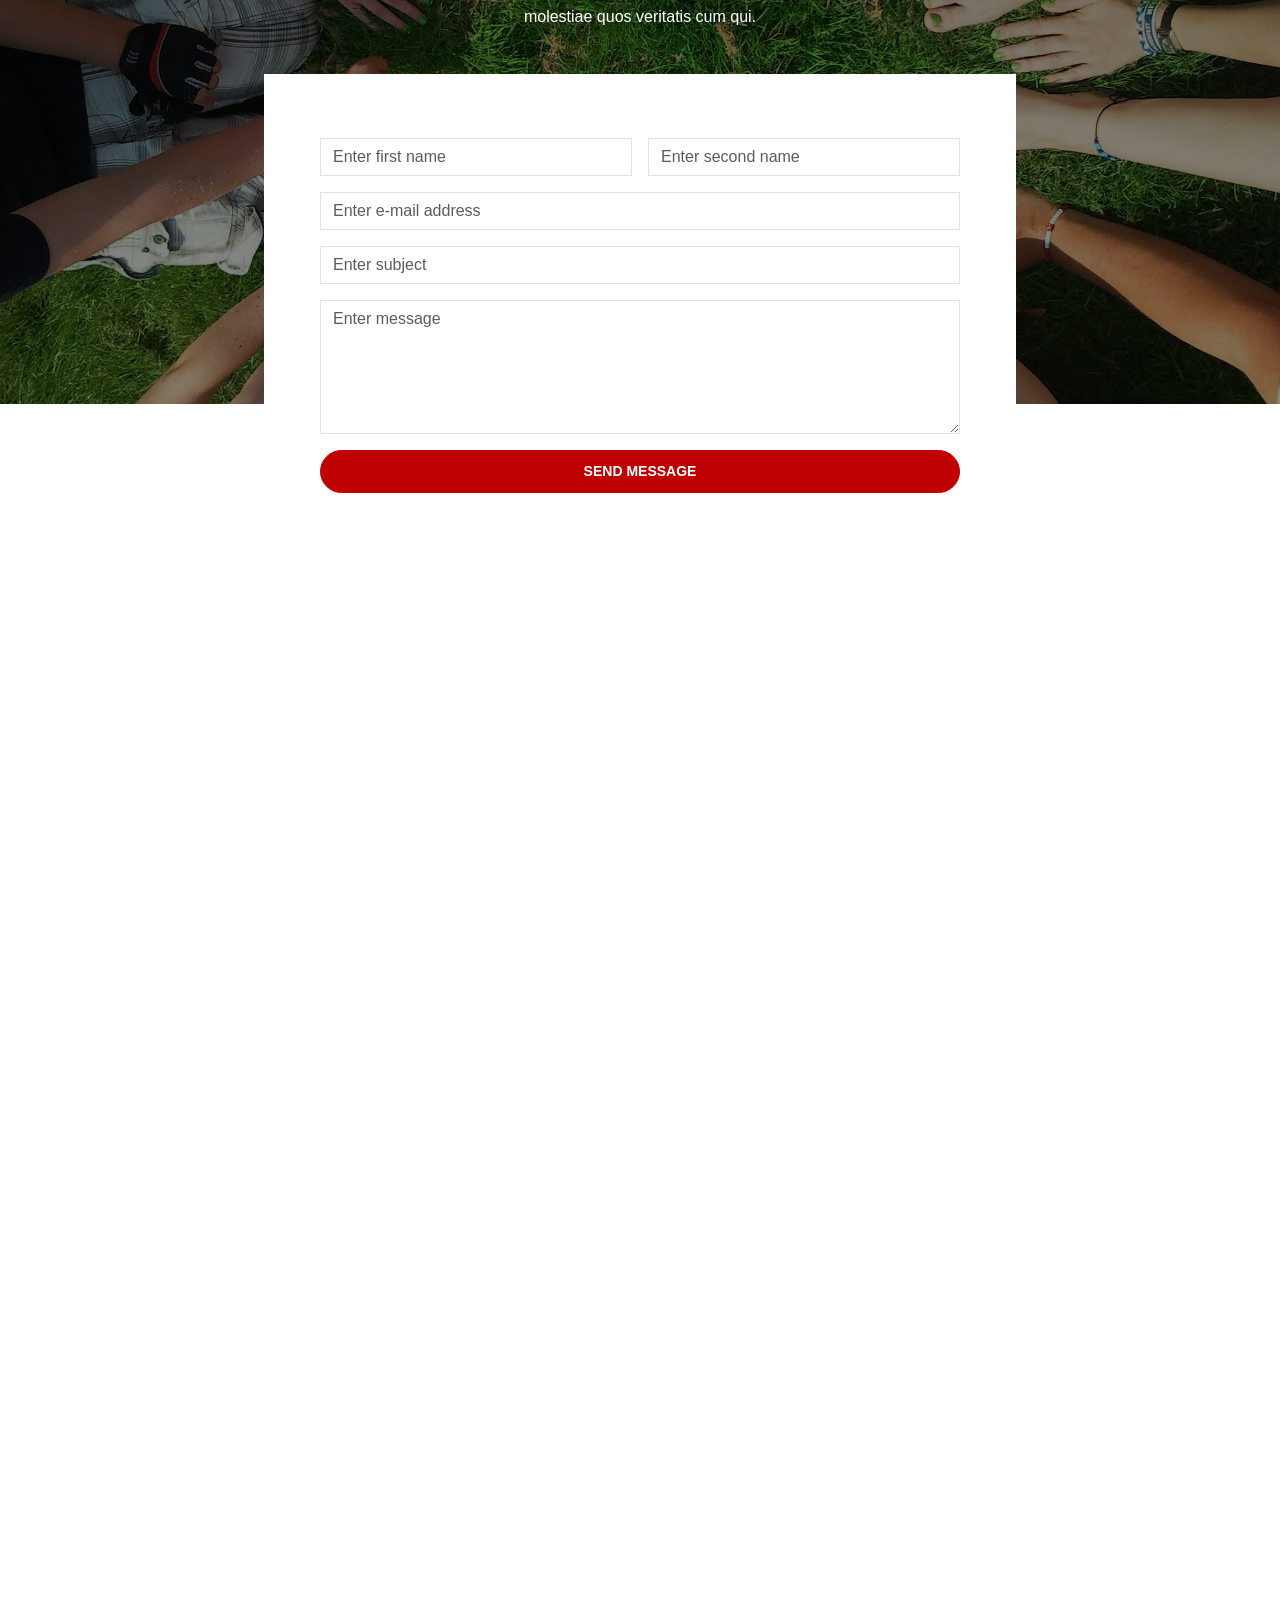
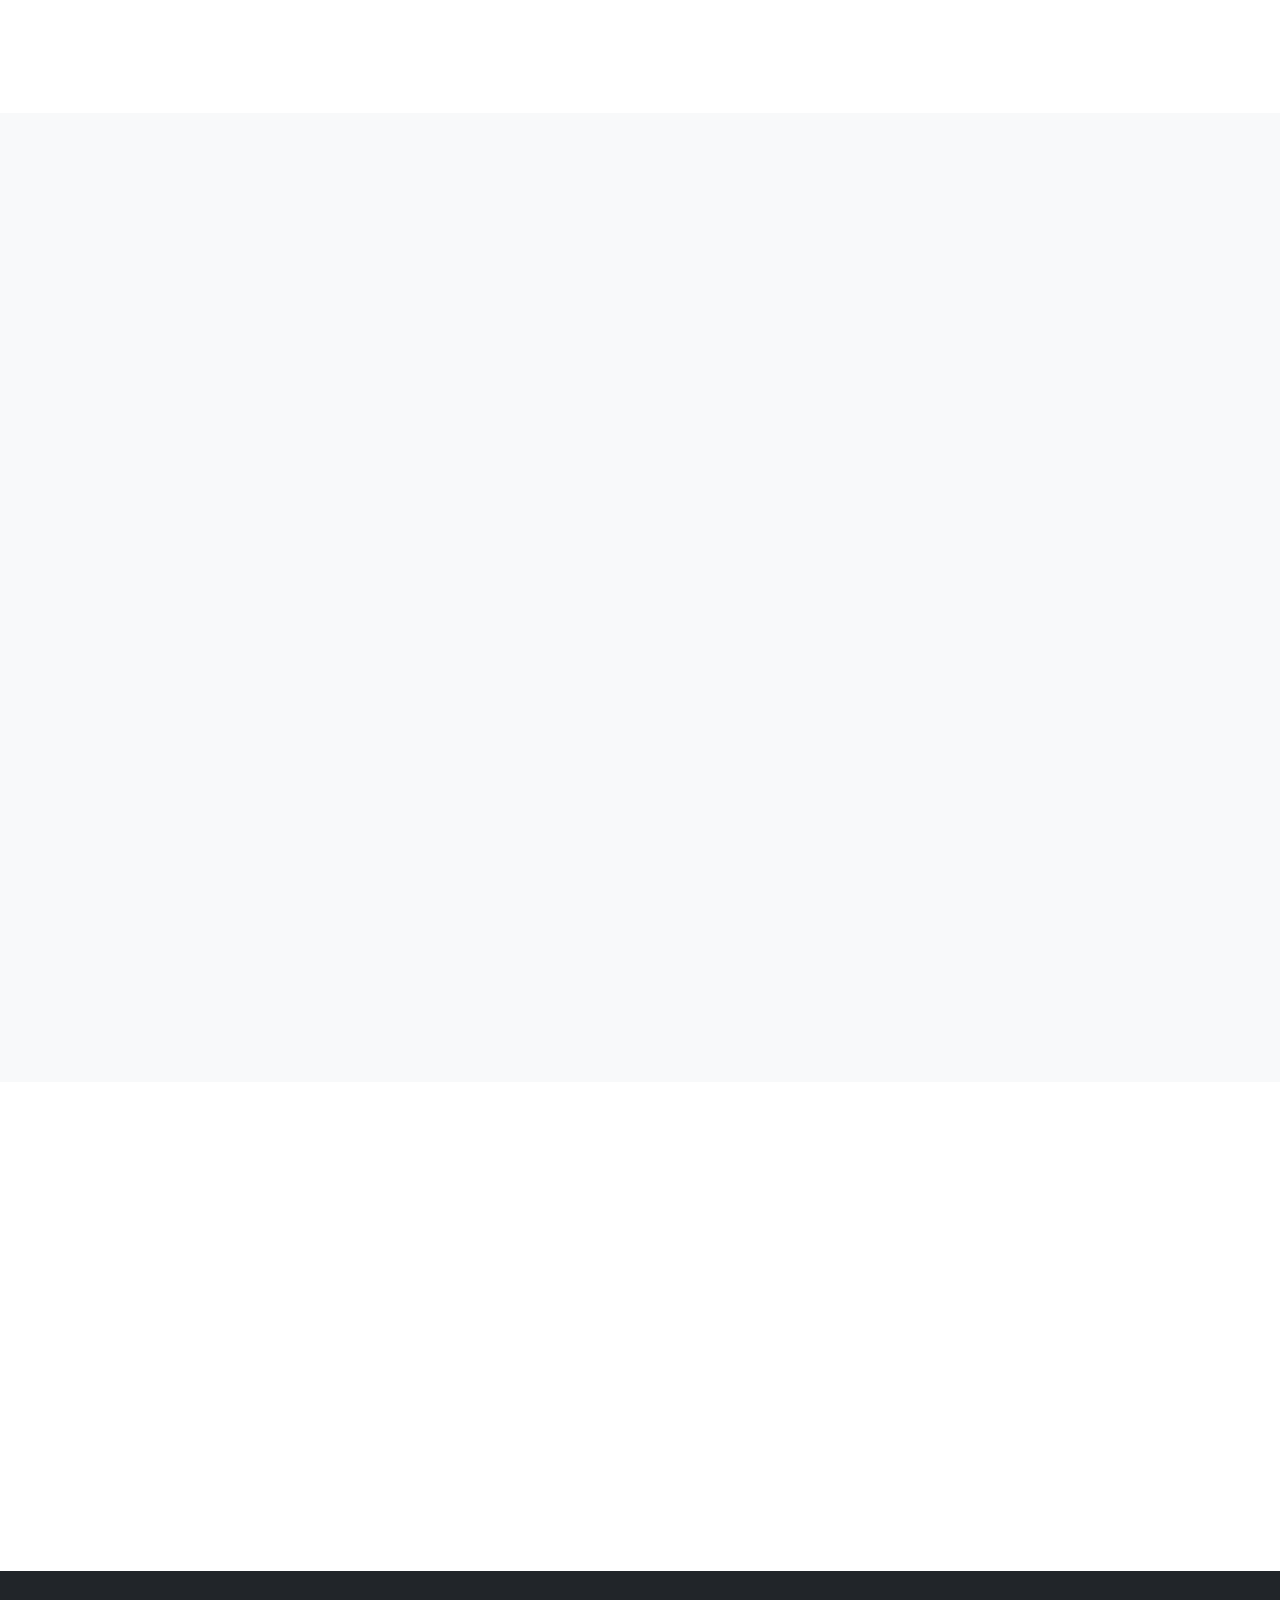
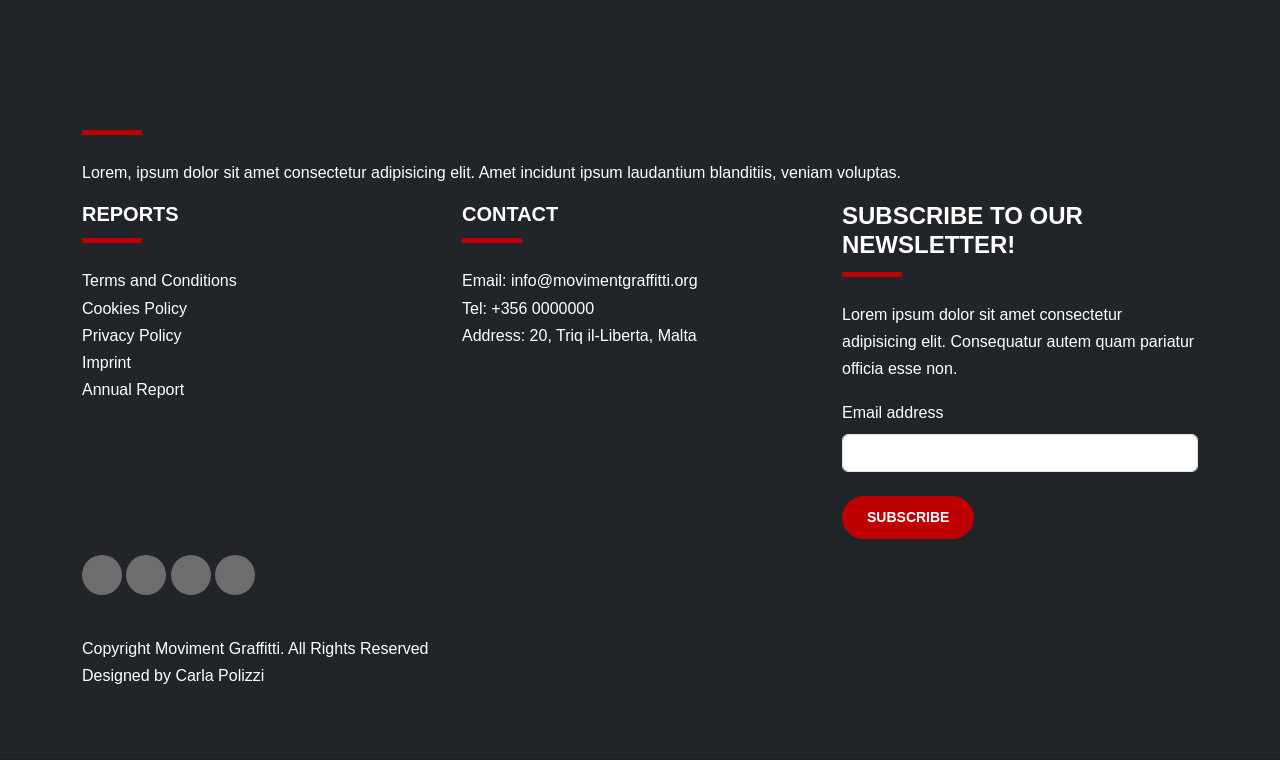
==== commit 145fcb7e: "updated index" ====
--- a/index.html
+++ b/index.html
@@ -46,7 +46,7 @@
           </li>
           <li class="nav-item">
             <div class="list list-right">
-              <button class="btn place-items-center" id="theme-toggle-btn">
+              <button class="btn place-items-center ms-4" id="theme-toggle-btn">
                 <i class="ri-sun-fill sun-icon"></i>
                 <i class="ri-moon-fill moon-icon"></i>
               </button>
@@ -442,7 +442,7 @@
     <div class="footer-top">
       <div class="container">
         <div class="row gy-5">
-          <div class="col-lg-3 col-sm-6">
+          <div class="col-auto">
             <a href="#"><img src="../movimentgrafitti-redesign/assets/images/logo-light.png" alt="" style="width: 120px;"></a>
             <div class="line"></div>
             <p>Lorem, ipsum dolor sit amet consectetur adipisicing elit. Amet incidunt ipsum laudantium blanditiis, veniam voluptas.</p>
@@ -473,7 +473,8 @@
               <ul>
           <form class="gy-4 text-white">
             <div>
-              <h4>Subsribe to our newsletter!</h4>
+              <h4 class="fw-bold">SUBSCRIBE TO OUR NEWSLETTER!</h4>
+              <div class="line"></div>
               <p>Lorem ipsum dolor sit amet consectetur adipisicing elit. Consequatur autem quam pariatur officia esse non.</p>
               <label for="exampleInputEmail1" class="form-label">Email address</label>
               <input type="email" class="form-control" id="exampleInputEmail1" aria-describedby="emailHelp">
@@ -482,6 +483,15 @@
           </form>
         </ul>
             </div>
+          </div>
+          <div class="row">
+            <div class="col-auto">
+              <div class="social-icons">
+                <a href=""><i class="ri-twitter-fill"></i></a>
+                <a href=""><i class="ri-facebook-fill"></i></a>
+                <a href=""><i class="ri-instagram-fill"></i></a>
+                <a href=""><i class="ri-linkedin-fill"></i></a>
+              </div>
           </div>
       </div>
     </div>
@@ -491,13 +501,6 @@
           <div class="col-auto">
             <p class="mb-0">Copyright Moviment Graffitti. All Rights Reserved</p>
           </div>
-          <div class="col-auto">
-            <div class="social-icons">
-              <a href=""><i class="ri-twitter-fill"></i></a>
-              <a href=""><i class="ri-facebook-fill"></i></a>
-              <a href=""><i class="ri-instagram-fill"></i></a>
-              <a href=""><i class="ri-linkedin-fill"></i></a>
-            </div>
 
           </div>
           <div class="col-auto">
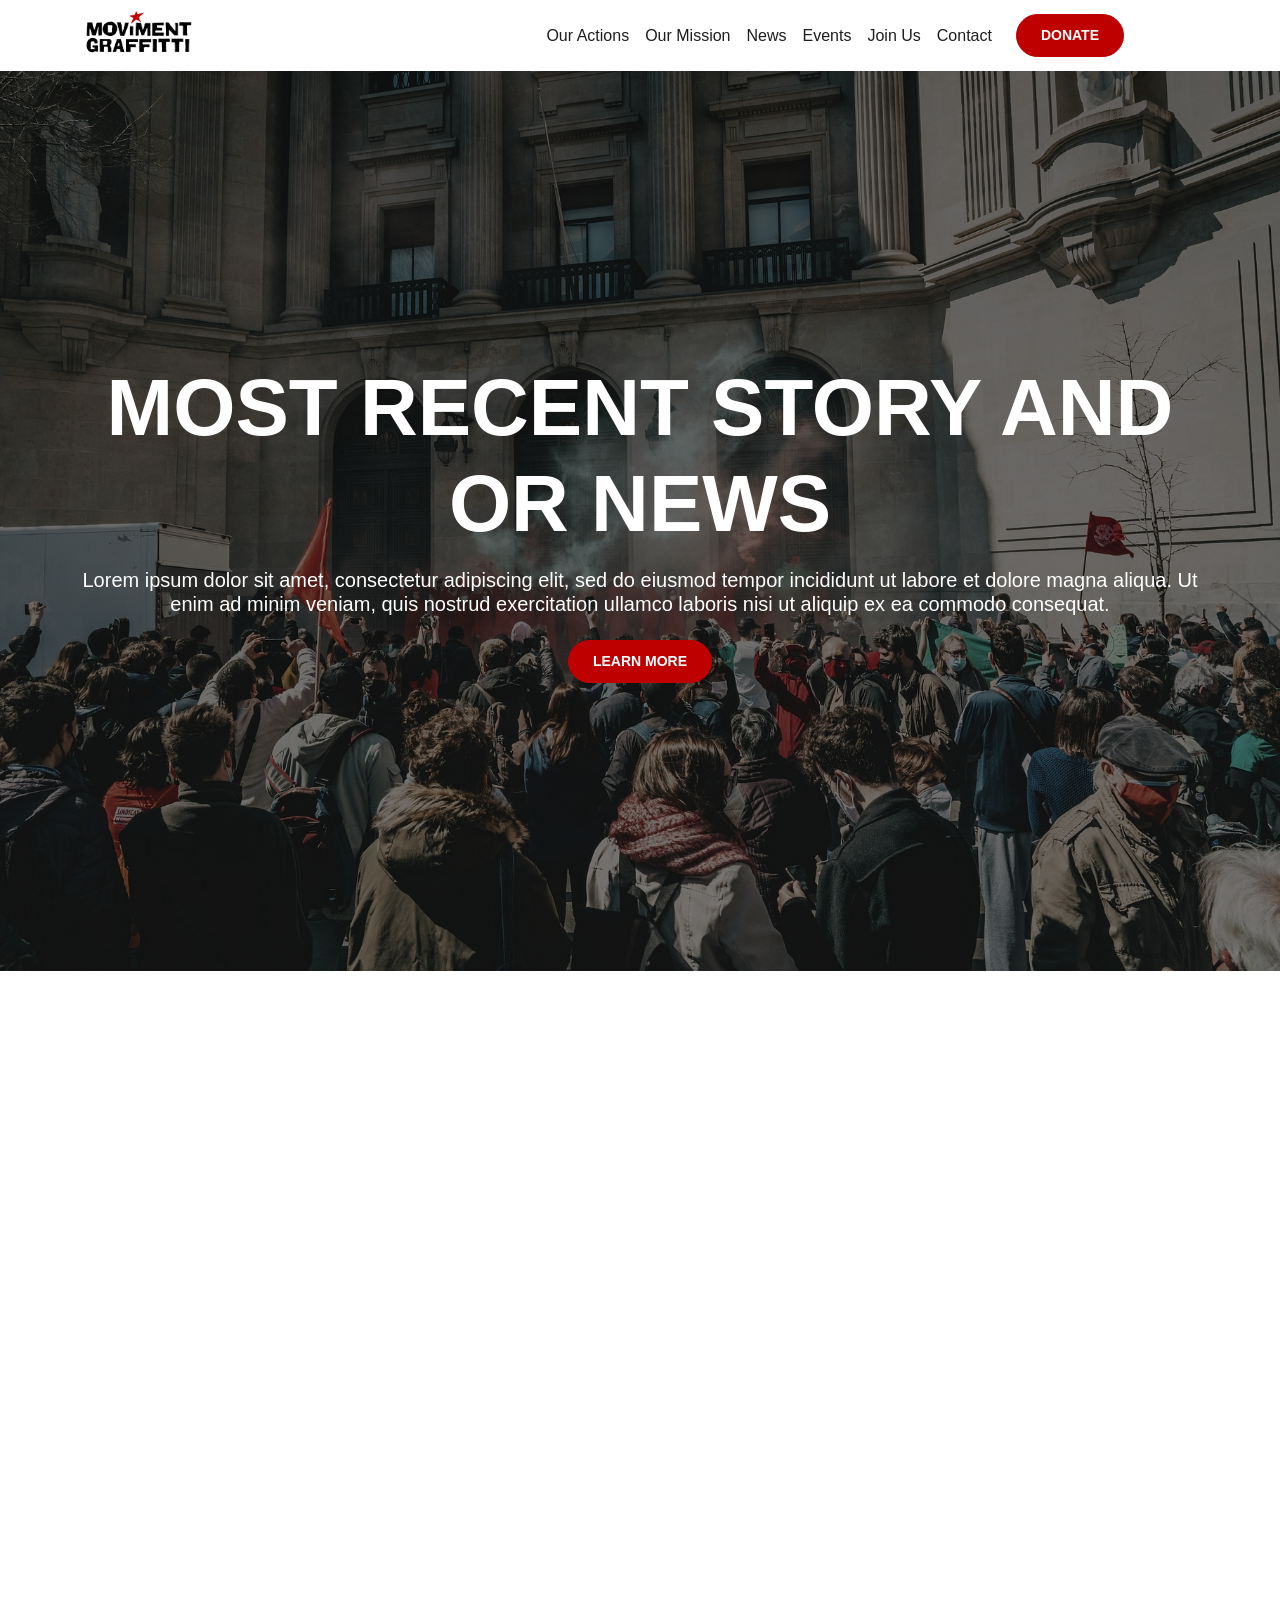
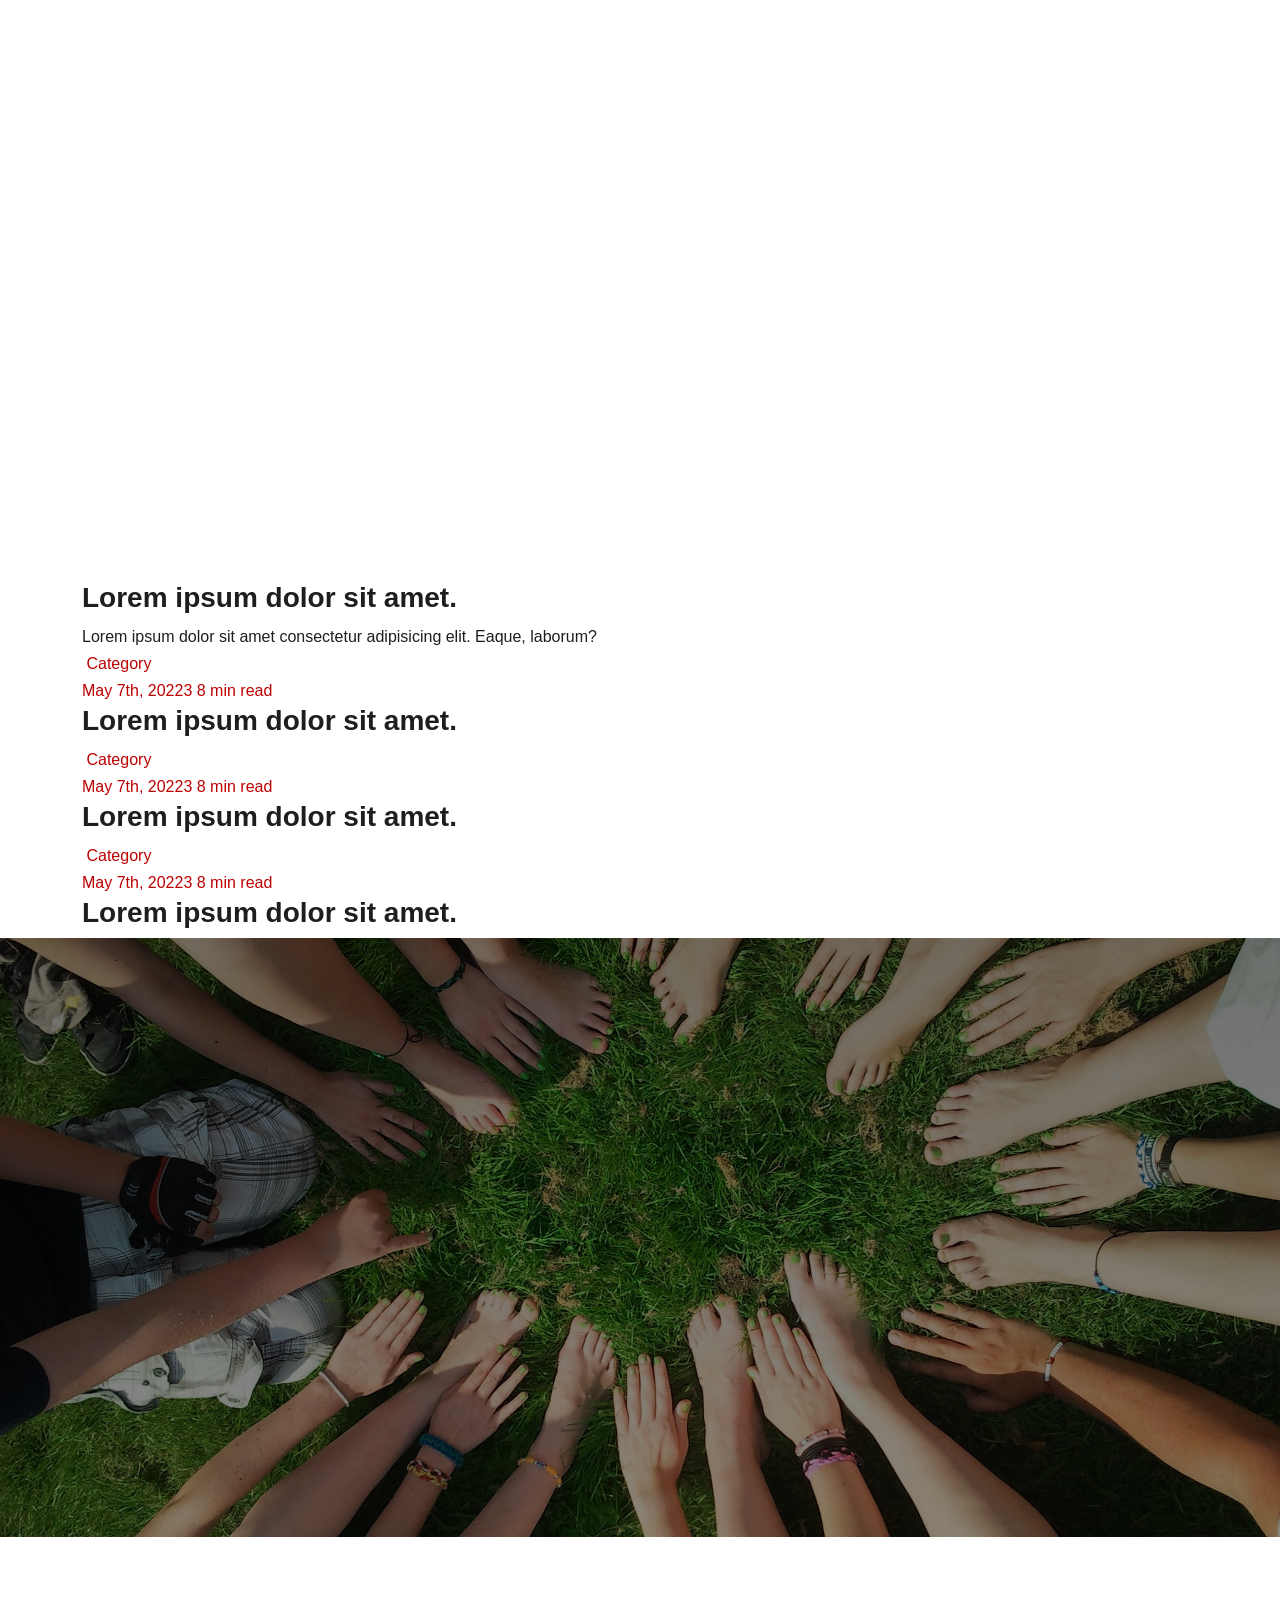
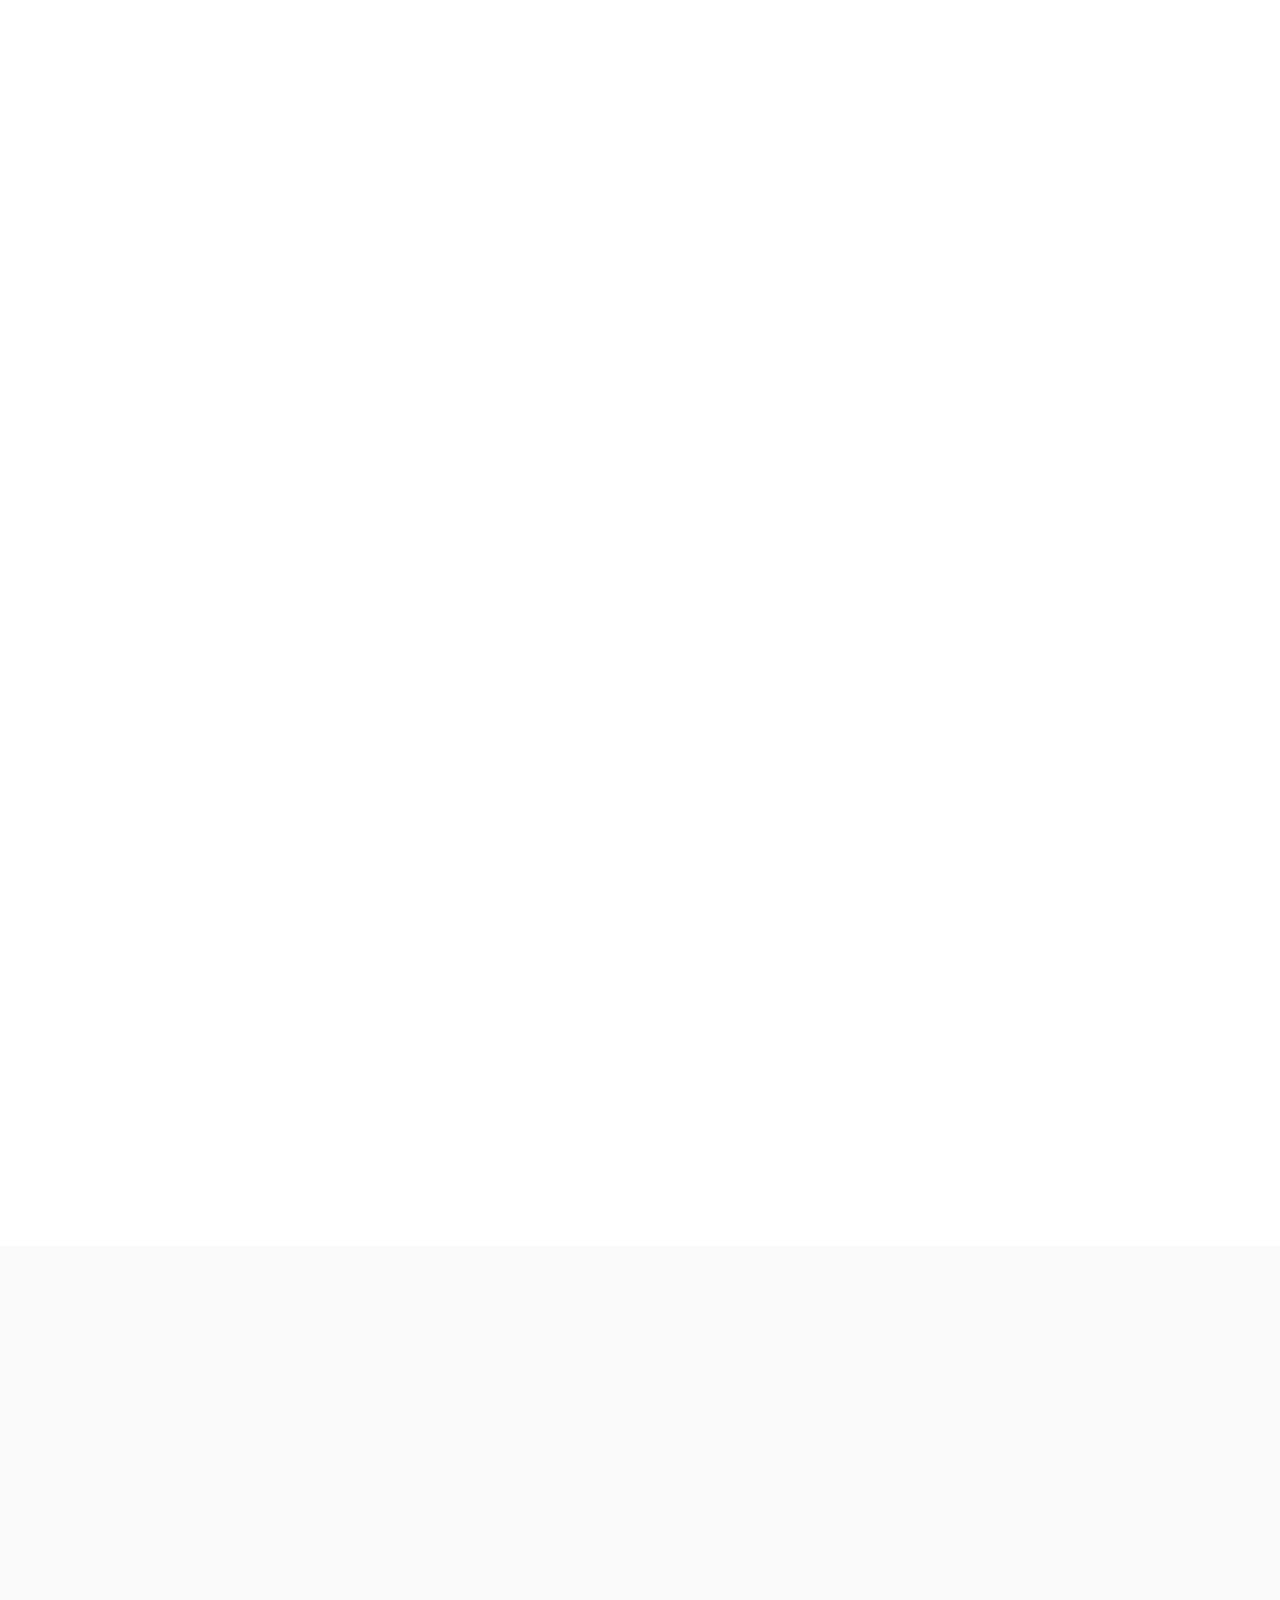
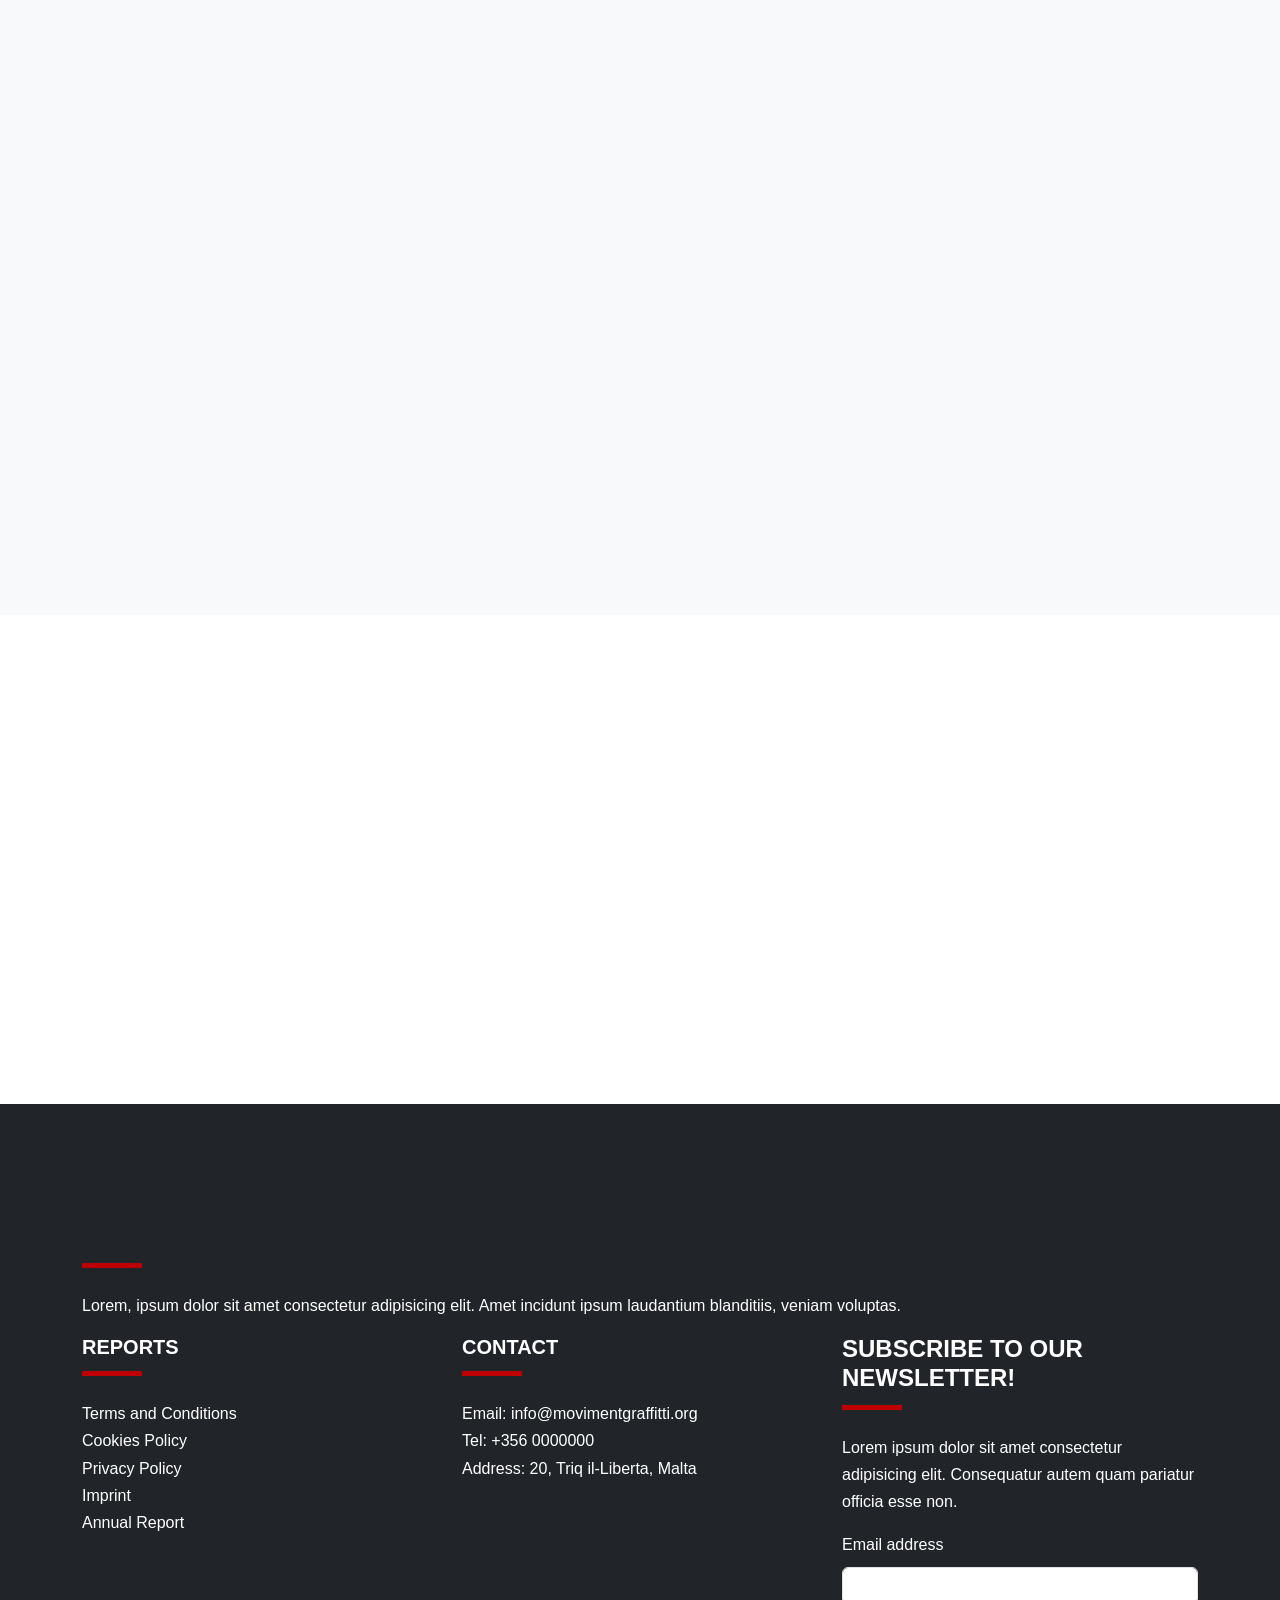
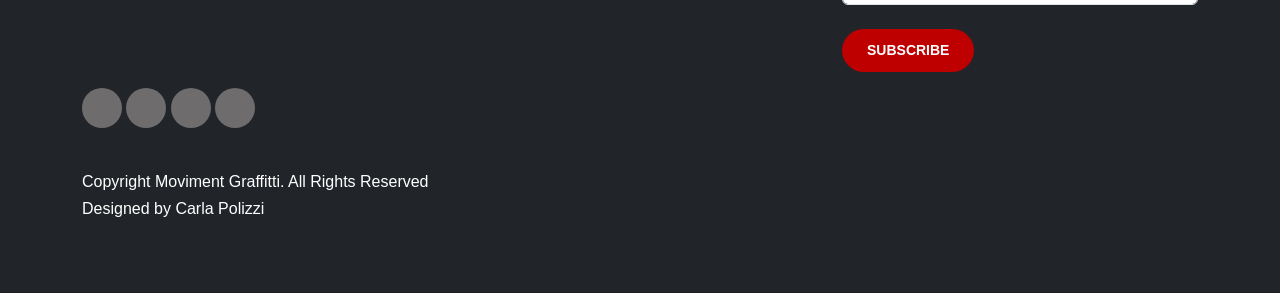
==== commit 3d32ef59: "OUR ACTIONS READY" ====
--- a/index.html
+++ b/index.html
@@ -133,8 +133,8 @@
     </div>
   </section>
 
-  <!-- our actions js-->
-<section id="ouractions" class="section-padding">
+  <!-- OUR ACTIONS - MIGHT NOT USE-->
+<!-- <section id="ouractions" class="section-padding">
   <div class="container">
     <div class="row">
       <div class="col-12 text-center" data-aos="fade-down" data-aos-delay="50">
@@ -179,7 +179,67 @@
 
     </div>
   </div>
-</section>
+</section> -->
+
+<!-- OUR ACTIONS NEW -->
+  <section class="featured-articles section-header-offset">
+
+    <div class="featured-articles-container container d-grid">
+
+      <div class="featured-content d-grid">
+
+        <div class="headline-banner">
+          <h3 class="headline fancy-border">
+            <span class="place-items-center">Lorem ipsum dolor sit amet.</span>
+          </h3>
+          <span class="headline-description">Lorem ipsum dolor sit amet consectetur adipisicing elit. Eaque, laborum?</span>
+        </div>
+        
+        <a href="..." class="article featured-article featured-article-1">
+          <img src="../movimentgrafitti-redesign/assets/images/ouractions/riot-g3dfc08a90_1920.jpg" alt="" class="article-image">
+         <span class="article-category">Category</span>
+         <div class="article-data-container">
+          <div class="article-data">
+            <span>May 7th, 20223</span>
+            <span class="article-data-spacer"></span>
+            <span>8 min read</span>
+          </div>
+          <h3 class="title acrticle-title">Lorem ipsum dolor sit amet.</h3>
+
+         </div>
+        </a>
+
+        <a href="..." class="article featured-article featured-article-2">
+          <img src="../movimentgrafitti-redesign/assets/images/ouractions/changing-choosing.jpg" alt="" class="article-image">
+         <span class="article-category">Category</span>
+         <div class="article-data-container">
+          <div class="article-data">
+            <span>May 7th, 20223</span>
+            <span class="article-data-spacer"></span>
+            <span>8 min read</span>
+          </div>
+          <h3 class="title acrticle-title">Lorem ipsum dolor sit amet.</h3>
+
+         </div>
+        </a>
+
+        <a href="..." class="article featured-article featured-article-3">
+          <img src="../movimentgrafitti-redesign/assets/images/ouractions/protest-g0ae852213_1920.jpg" alt="" class="article-image">
+         <span class="article-category">Category</span>
+         <div class="article-data-container">
+          <div class="article-data">
+            <span>May 7th, 20223</span>
+            <span class="article-data-spacer"></span>
+            <span>8 min read</span>
+          </div>
+          <h3 class="title acrticle-title">Lorem ipsum dolor sit amet.</h3>
+
+         </div>
+        </a>
+        
+      </div>
+    </div>
+  </section>
 
   <!-- contact js-->
   <section class="section-padding" id="contact">
--- a/assets/styles/style.css
+++ b/assets/styles/style.css
@@ -165,11 +165,19 @@
     margin-bottom: 60px;
 }
 
+/* centered */
 .section-title .line {
     width: 60px;
     height: 4px;
     background-color: var(--c-brand);
     margin: 16px auto 24px auto;
+}
+/* left aligned */
+.section-title .line-left {
+    width: 160px;
+    height: 4px;
+    background-color: var(--c-brand);
+    
 }
 
 .section-title p {
@@ -523,7 +531,82 @@
         border-color: var(--c-dark);
         color: var(--c-light);
     }
-    
+        /* featured action post */
+    .action-post {
+        position: relative;
+        height: 500px;
+        margin-bottom: 50px;
+      }
+    
+      .action-image {
+        background: linear-gradient(rgba(0, 0, 0, 0.562), rgba(0, 0, 0, 0.457)), url(../images/ouractions/FEMINISMEVENT.jpg);
+        background-repeat: no-repeat;
+        background-size: cover;
+        height: 100%;
+      }
+      
+      .action-text {
+        position: absolute;
+        top: 50%;
+        left: 50%;
+        transform: translate(-50%, -50%);
+        text-align: center;
+        color: var(--c-light);
+      }
+      
+      .action-text h1 {
+        font-size: 4rem;
+      }
+    
+      .action-text h1 {
+        font-size: 4rem;
+      }
+
+      /* progressbar */
+
+      .progress {
+        background-color: var(--c-medium);
+        box-shadow: #1e1e1e;
+        size-adjust: 10px;
+      }
+
+      .progress-bar {
+        background-color: var(--c-brand);
+        box-shadow: #1e1e1e;
+
+      }
+    
+      /* otherways to help */
+
+      .other-ways-section {
+        position: relative;
+        height: 500px;
+        margin-bottom: 50px;
+      }
+
+      .other-ways-image {
+        background: linear-gradient(rgba(0, 0, 0, 0.562), rgba(0, 0, 0, 0.457)), url(../images/ourmission/OURACTIONSHERO.jpg);
+        background-repeat: no-repeat;
+        background-size: cover;
+        height: 100%;
+      }
+
+      .other-ways-text {
+        position: absolute;
+        top: 50%;
+        left: 50%;
+        transform: translate(-50%, -50%);
+        text-align: center;
+        color: var(--c-light);
+      }
+
+      .other-ways-text h1 {
+        font-size: 4rem;
+      }
+    
+      .other-ways-text h1 {
+        font-size: 4rem;
+      }
 
     /* -----contact page */
     #contactpage {
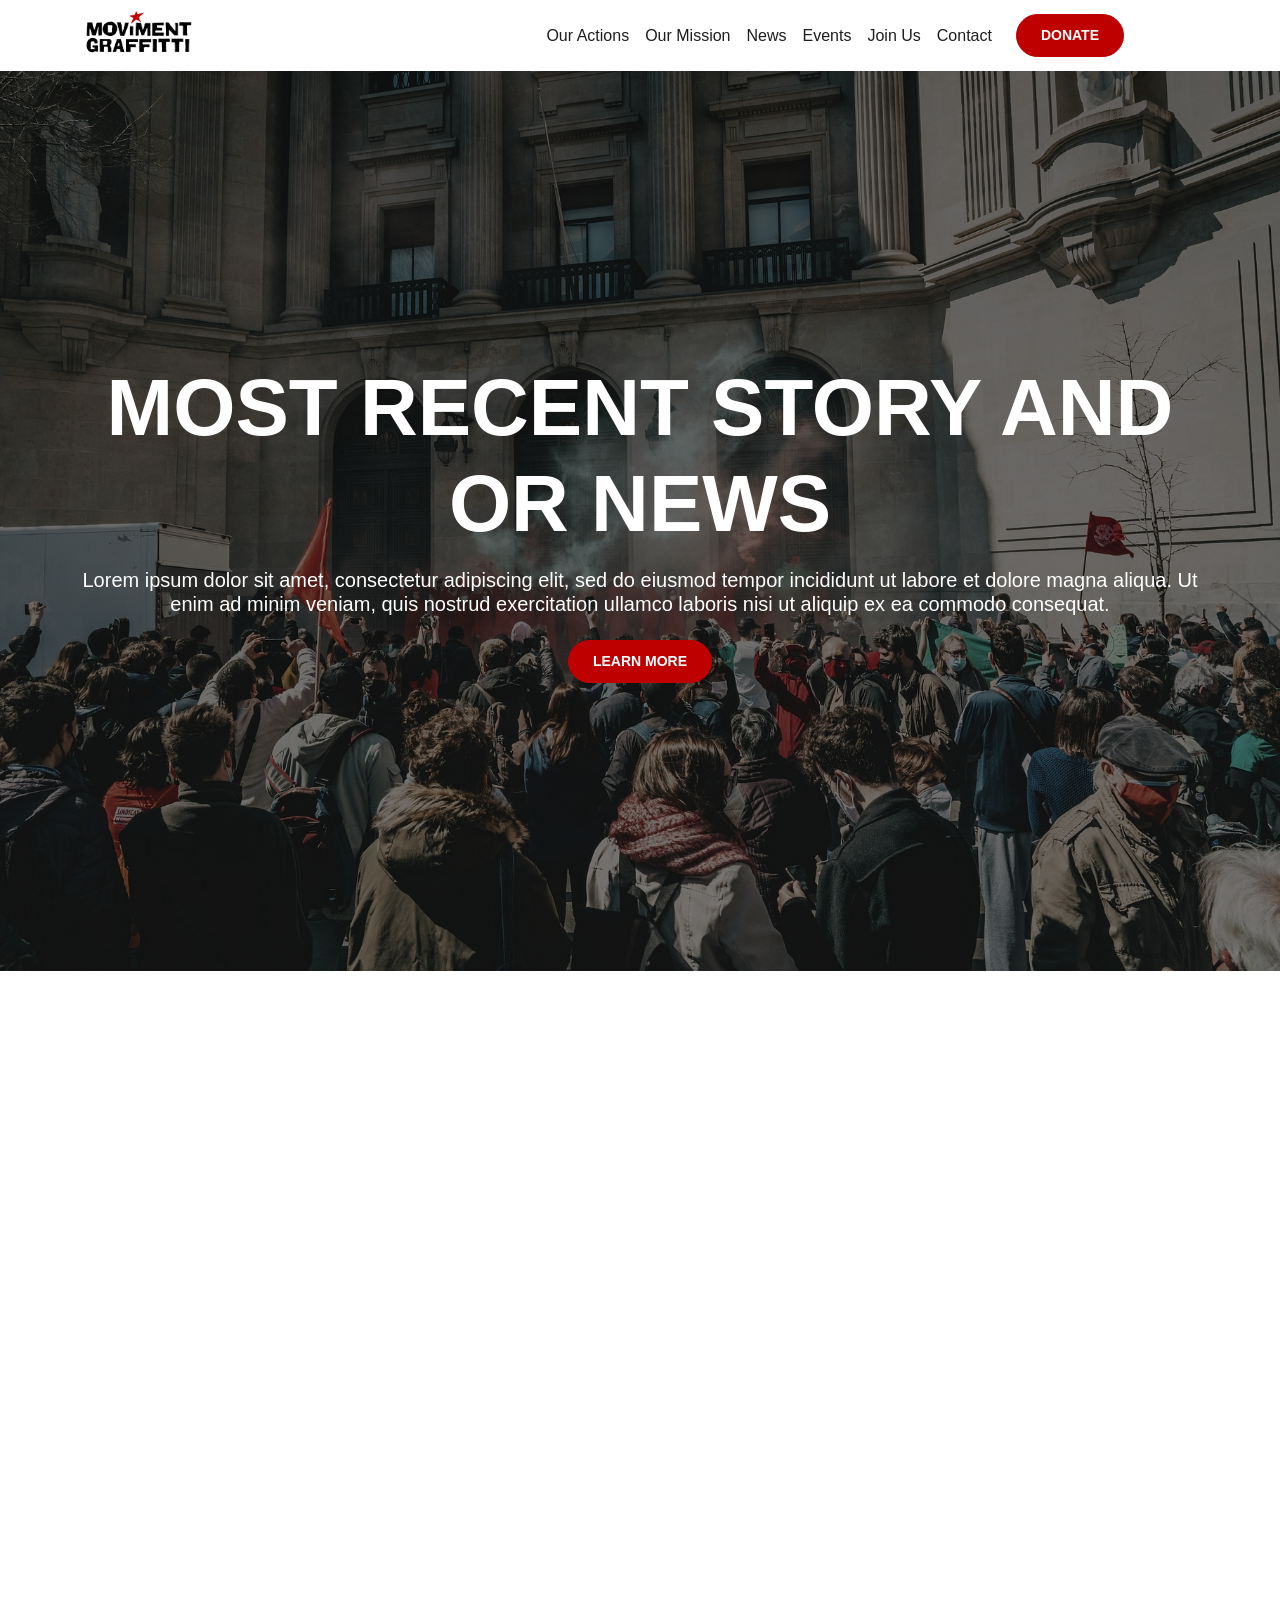
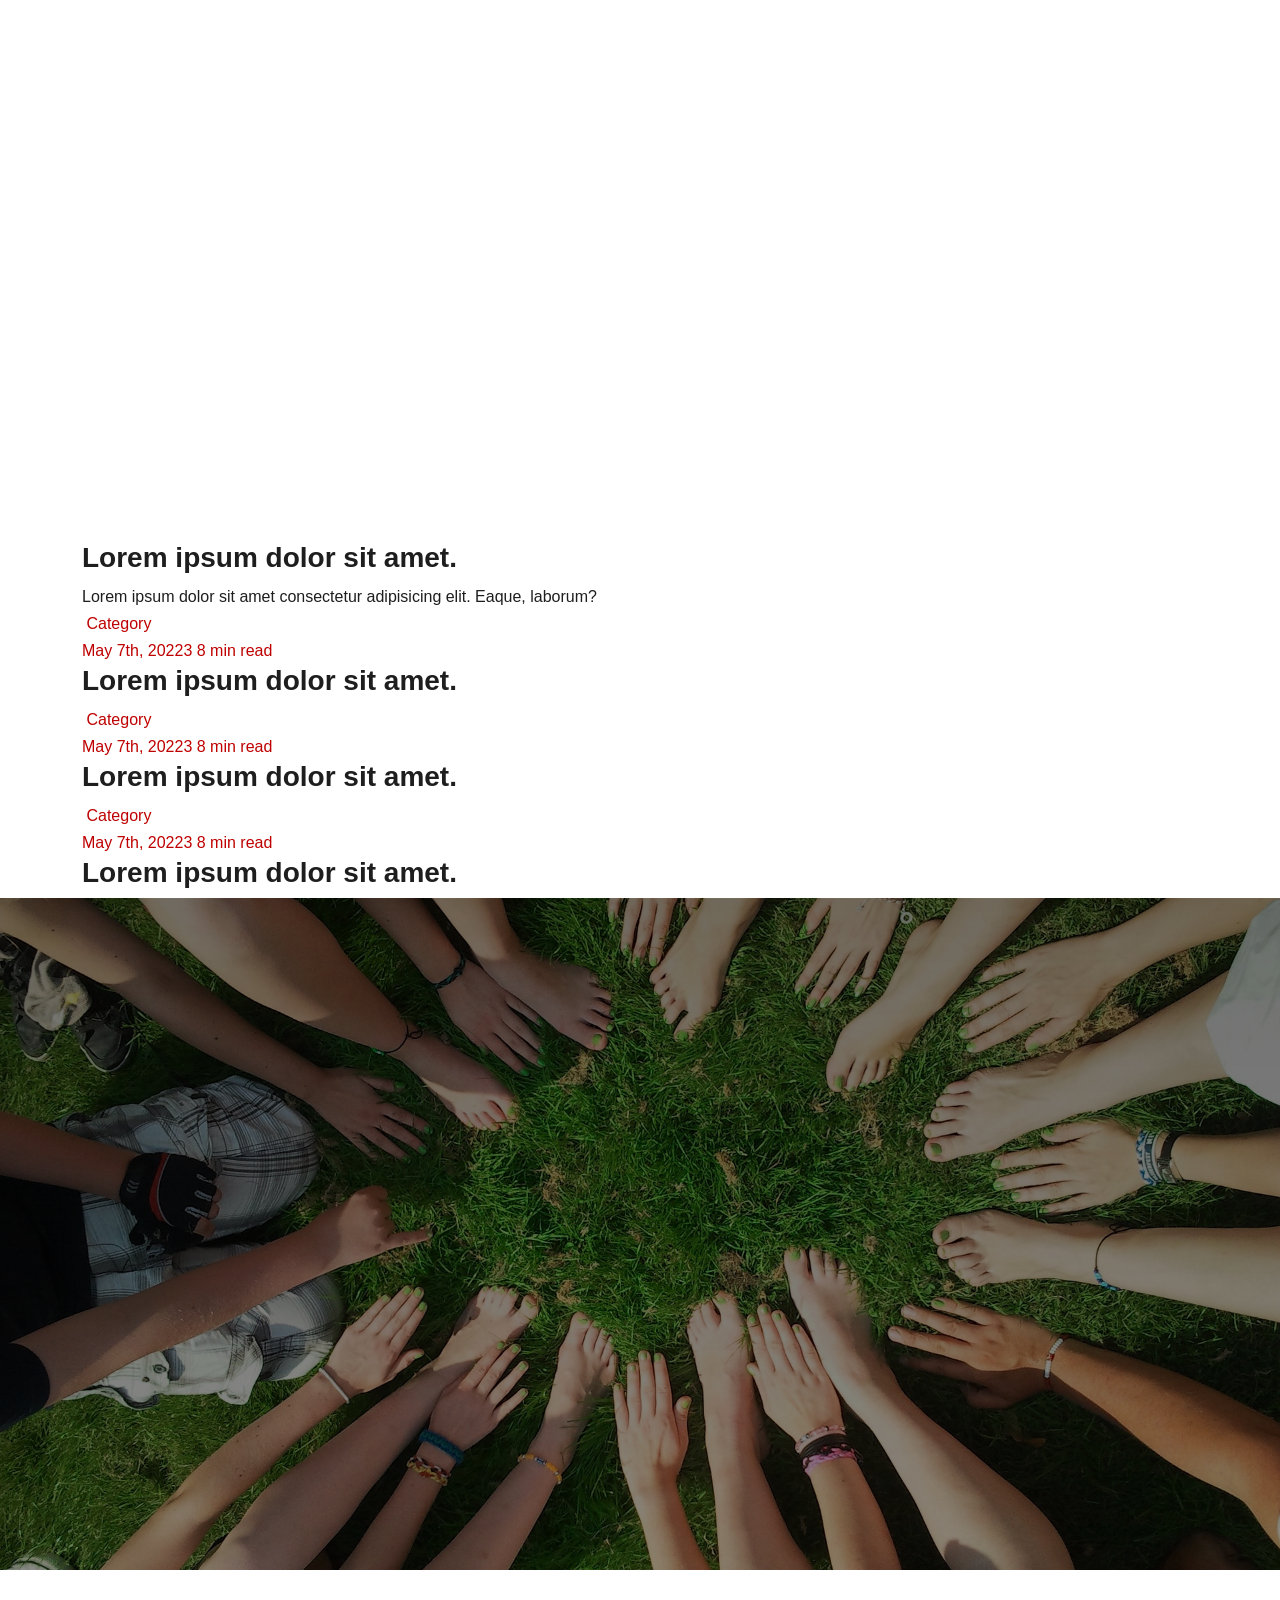
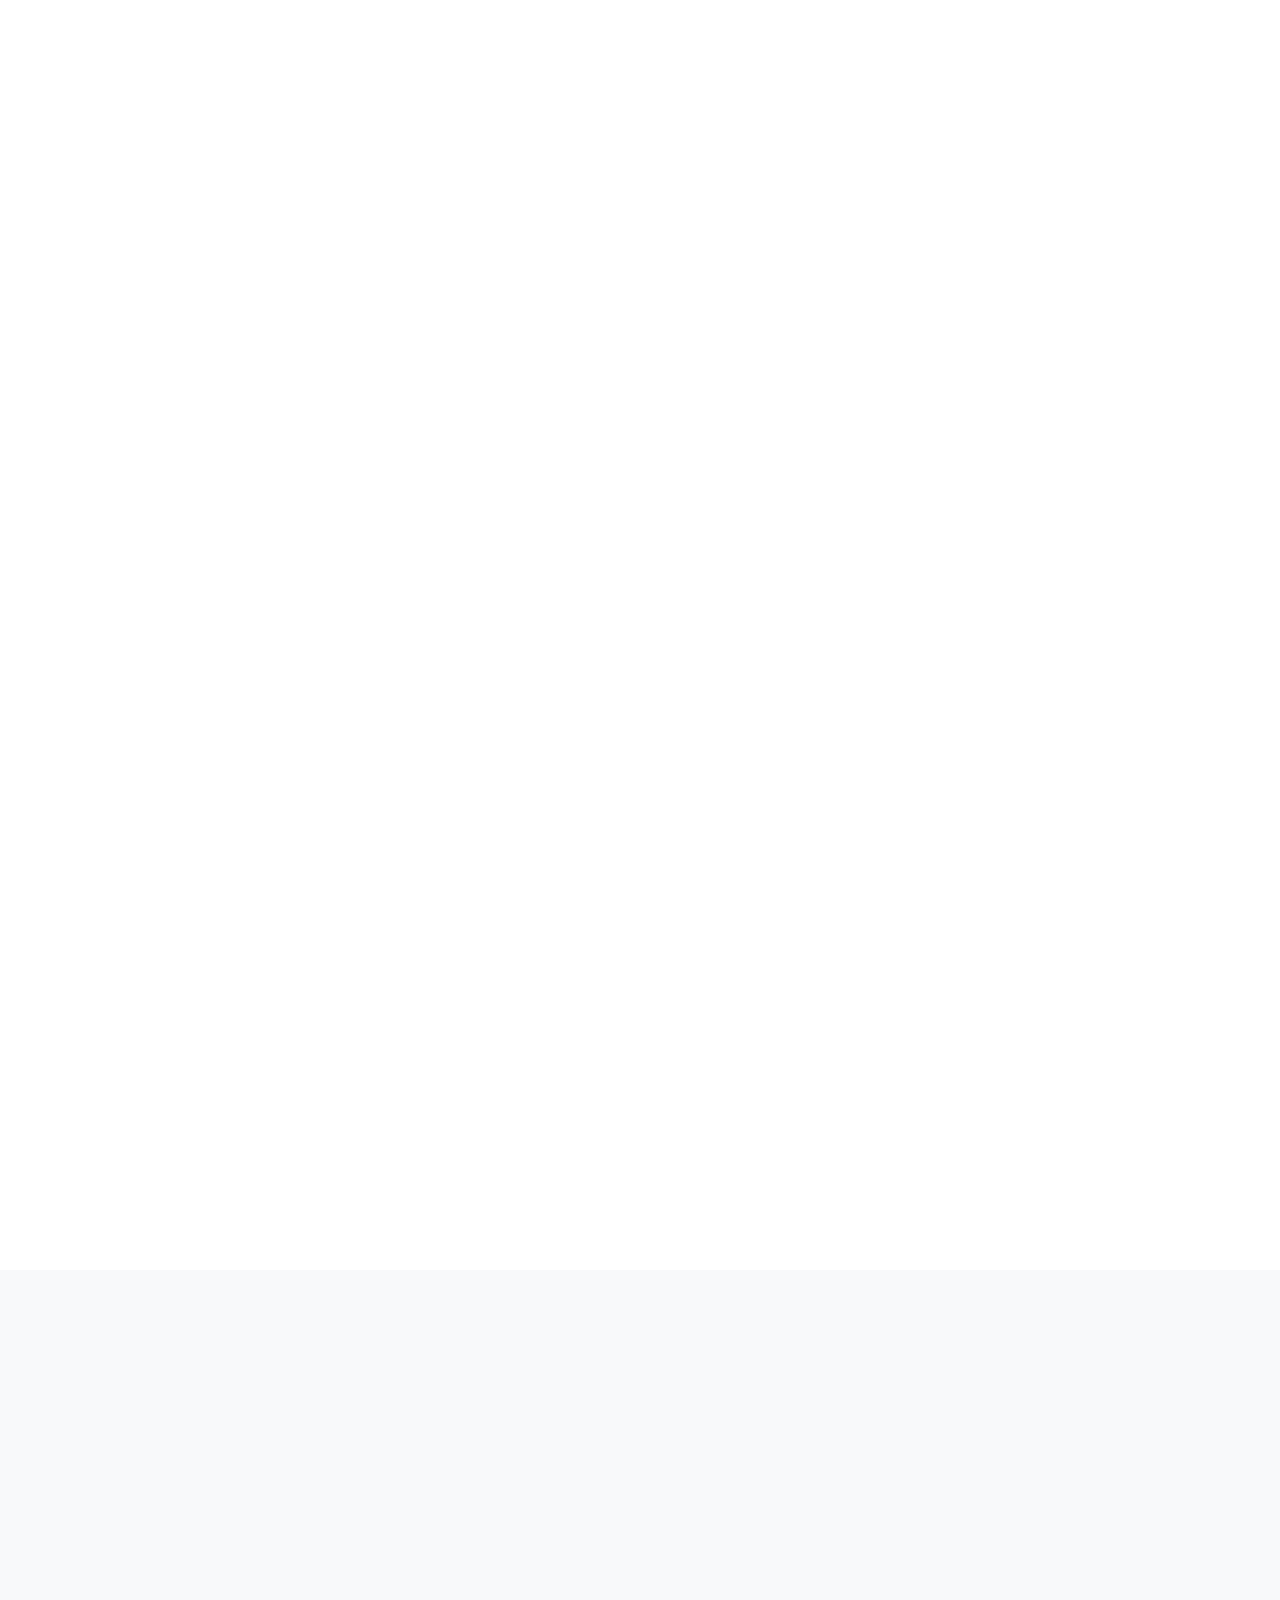
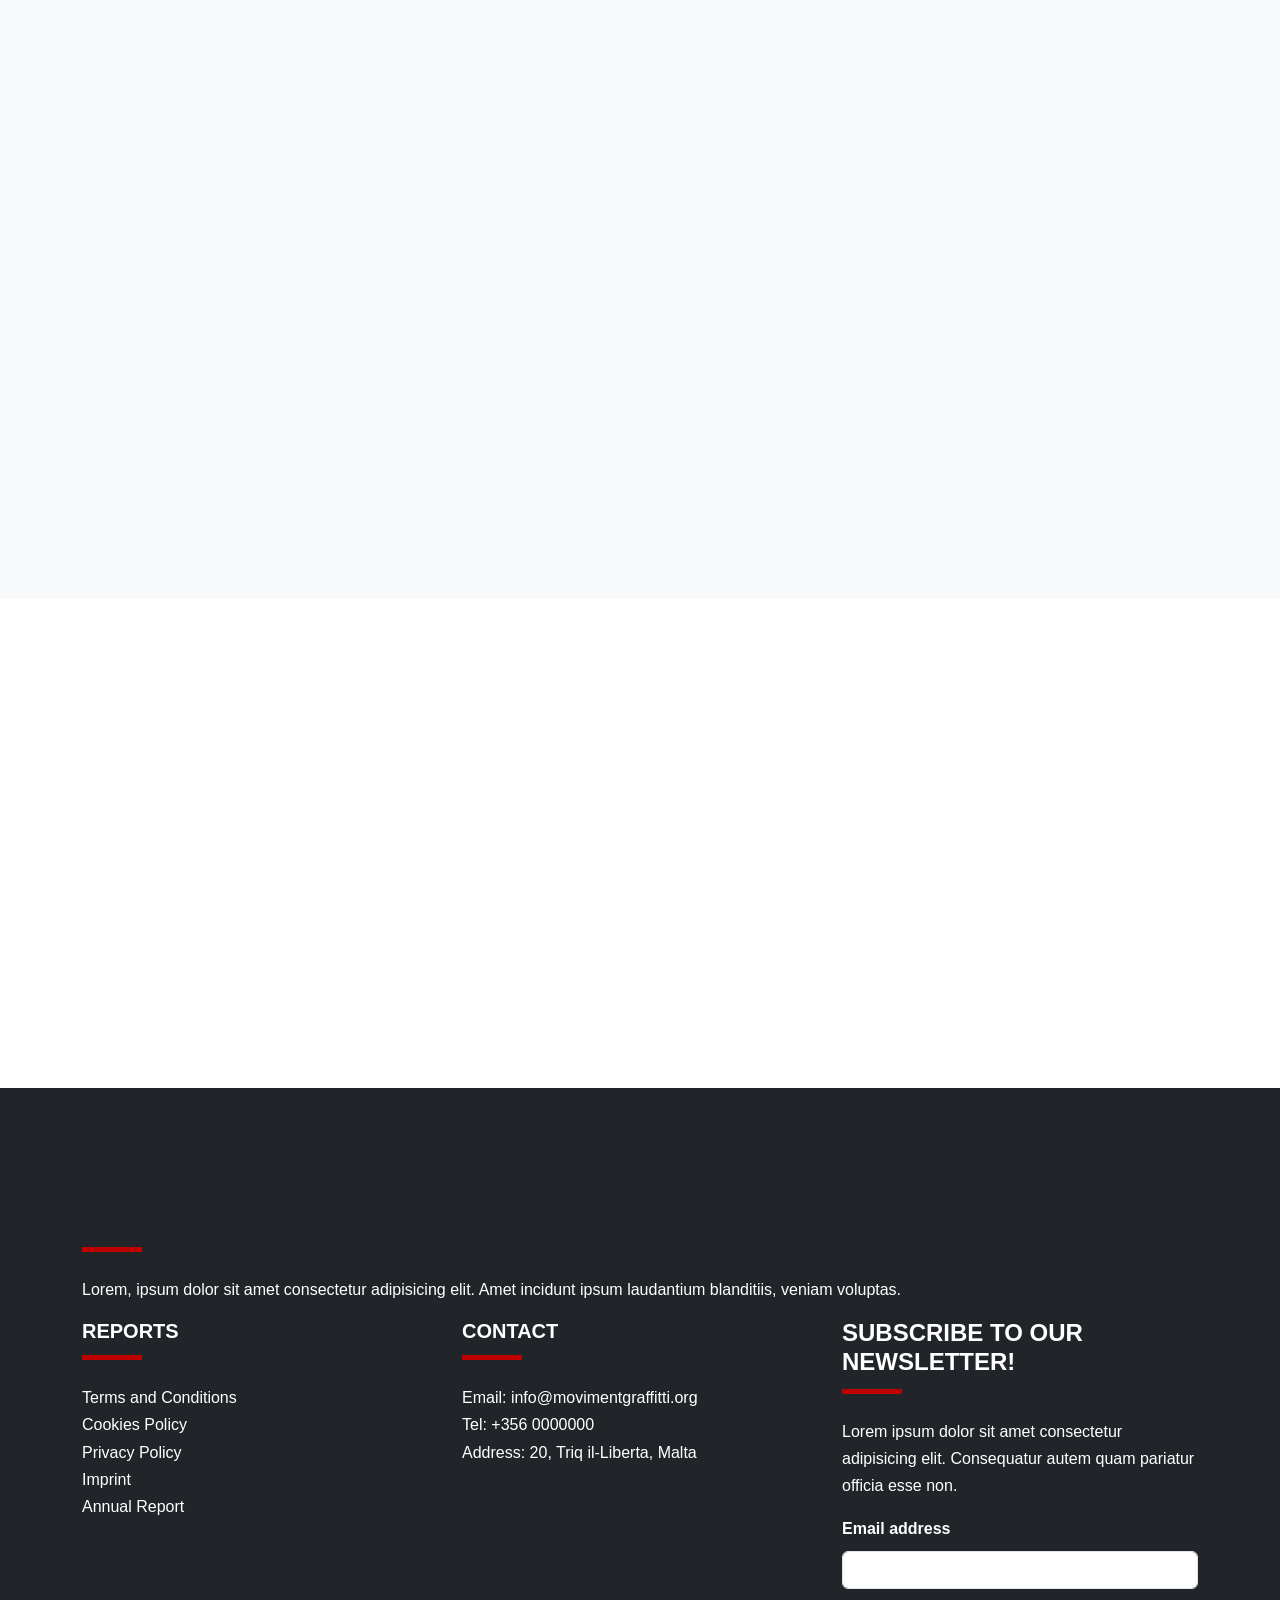
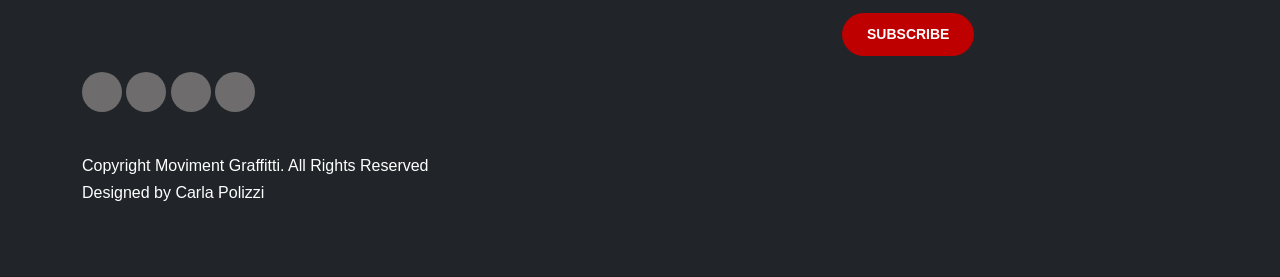
==== commit 275efbf2: "added contact page and donate page" ====
--- a/index.html
+++ b/index.html
@@ -256,10 +256,10 @@
       <div class="row justify-content-center" data-aos="fade-up" data-aos-delay="250">
         <div class="col-lg-8">
           <form action="#" class="row g-3 p-lg-5 p-4 bg-white theme-shadow">
-            <div class="form-group col-lg-6">
+            <div class="form-group col-lg-12">
               <input type="text" class="form-control" placeholder="Enter first name">
             </div>
-            <div class="form-group col-lg-6">
+            <div class="form-group col-lg-12">
               <input type="text" class="form-control" placeholder="Enter second name">
             </div>
             <div class="form-group col-lg-12">
--- a/assets/styles/style.css
+++ b/assets/styles/style.css
@@ -161,8 +161,8 @@
 
 /* section title */
 .section-title {
-    margin-top: 60px;
-    margin-bottom: 60px;
+    margin-top: 40px;
+    margin-bottom: 40px;
 }
 
 /* centered */
@@ -199,6 +199,16 @@
     color: var(--c-brand);
     font-size: 44px;
     flex: none;
+}
+/* iconbox event */
+.iconbox-2 {
+
+    align-items: center;
+    justify-content: center;
+    background: rgba(var(--c-dark-light), 0.3);
+    color: var(--c-brand);
+    font-size: 30px;
+    
 }
 
 /* overlays - NOT WORKING */
@@ -607,6 +617,97 @@
       .other-ways-text h1 {
         font-size: 4rem;
       }
+
+/* ------------news------------------- */
+
+/* current news */
+.news-section {
+    position: relative;
+    height: 500px;
+    margin-bottom: 50px;
+  }
+
+  .news-image {
+    background: linear-gradient(rgba(0, 0, 0, 0.562), rgba(0, 0, 0, 0.457)), url(../images/news/chalkboard-g7f37e199c_1920.jpg);
+    background-repeat: no-repeat;
+    background-size: cover;
+    height: 100%;
+  }
+
+.news-text {
+    position: absolute;
+    top: 50%;
+    left: 50%;
+    transform: translate(-50%, -50%);
+    text-align: center;
+    color: var(--c-light);
+  }
+  
+  .news-text h1 {
+    font-size: 4rem;
+  }
+
+  .news-text h1 {
+    font-size: 4rem;
+  }
+
+  .newspost {
+    border-color: #1e1e1e;
+    text-align: center;
+    margin: 10px;
+  }
+
+  /* ----------------events-------------------- */
+  .events-section {
+    position: relative;
+    height: 500px;
+    margin-bottom: 50px;
+  }
+
+  .events-image {
+    background: linear-gradient(rgba(0, 0, 0, 0.562), rgba(0, 0, 0, 0.457)), url(../images/events/headway-F2KRf_QfCqw-unsplash.jpg);
+    background-repeat: no-repeat;
+    background-size: cover;
+    height: 100%;
+  }
+
+    .events-text {
+    position: absolute;
+    top: 50%;
+    left: 50%;
+    transform: translate(-50%, -50%);
+    text-align: center;
+    color: var(--c-light);
+  }
+  
+  .events-text h1 {
+    font-size: 4rem;
+  }
+
+  .events-text h1 {
+    font-size: 4rem;
+  }
+
+  .eventspost {
+    border-color: #1e1e1e;
+    text-align: center;
+    margin: 10px;
+  }
+
+/* ----------join us------------- */
+
+.hero-joinus-section {
+    box-sizing: inherit;
+  }
+
+.hero-joinus-image {
+    background: linear-gradient(rgba(0, 0, 0, 0.562), rgba(0, 0, 0, 0.457)), url(../images/joinus.jpg);
+    background-position: center;
+    background-size: cover;
+    height: 500px;
+    display: block;
+}
+
 
     /* -----contact page */
     #contactpage {
@@ -635,4 +736,70 @@
     #contactpage .form-control:focus {
         box-shadow: none;
         border-color: var(--c-brand);
-    }+    }
+    /* further details */
+    .btn-filter:active
+
+    /* donate page */
+    .hero-section-donation {
+        box-sizing: inherit;
+      }
+    
+    .hero-image-donation {
+        position: relative;
+        background: linear-gradient(rgba(0, 0, 0, 0.562), rgba(0, 0, 0, 0.457)), url(../images/donate.jpg);
+        background-position: center;
+        background-size: cover;
+        height: 500px;
+        display: block;
+    
+    }
+    
+    .hero-text-donation {
+        position: absolute;
+    top: 50%;
+    left: 50%;
+    transform: translate(-50%, -50%);
+    text-align: center;
+    color: var(--c-light);
+    }
+
+    .donation-form {
+        max-width: 400px;
+        margin: 0 auto;
+        padding: 20px;
+        border: 1px solid #ccc;
+        border-radius: 5px;
+        background-color: var(--c-medium);
+      }
+      
+      .form-title {
+        text-align: center;
+        
+        margin-bottom: 20px;
+      }
+      
+      .form-group {
+        margin-bottom: 15px;
+      }
+      
+      label {
+        display: block;
+        margin-bottom: 5px;
+        font-weight: bold;
+      }
+
+      .error-message {
+        color: red;
+        margin-top: 5px;
+      }
+
+      .background-color-img {
+        position: relative;
+        background: linear-gradient(rgba(0, 0, 0, 0.562), rgba(0, 0, 0, 0.457)), url(../images/team-g4ccf4aa8b_1920.jpg);
+        background-position: center;
+        background-size: cover;
+        box-sizing: inherit;
+      }
+
+   
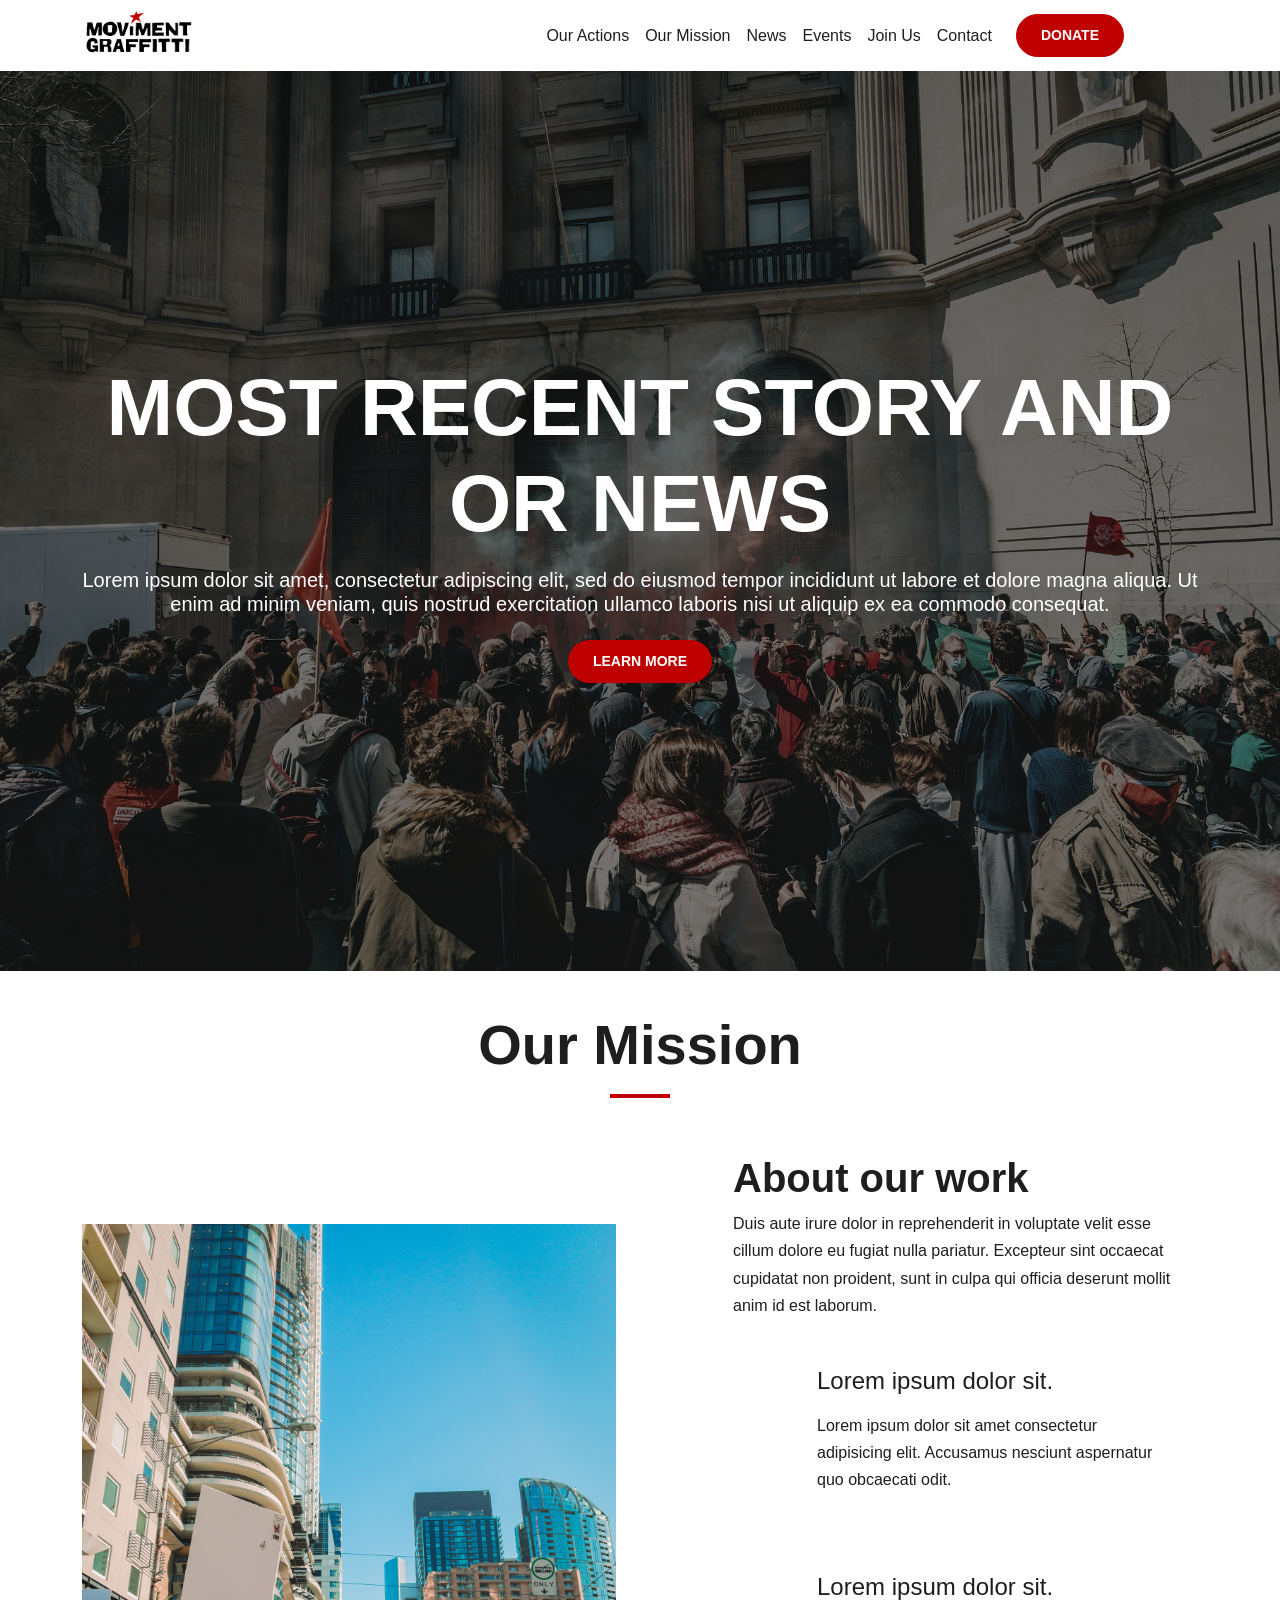
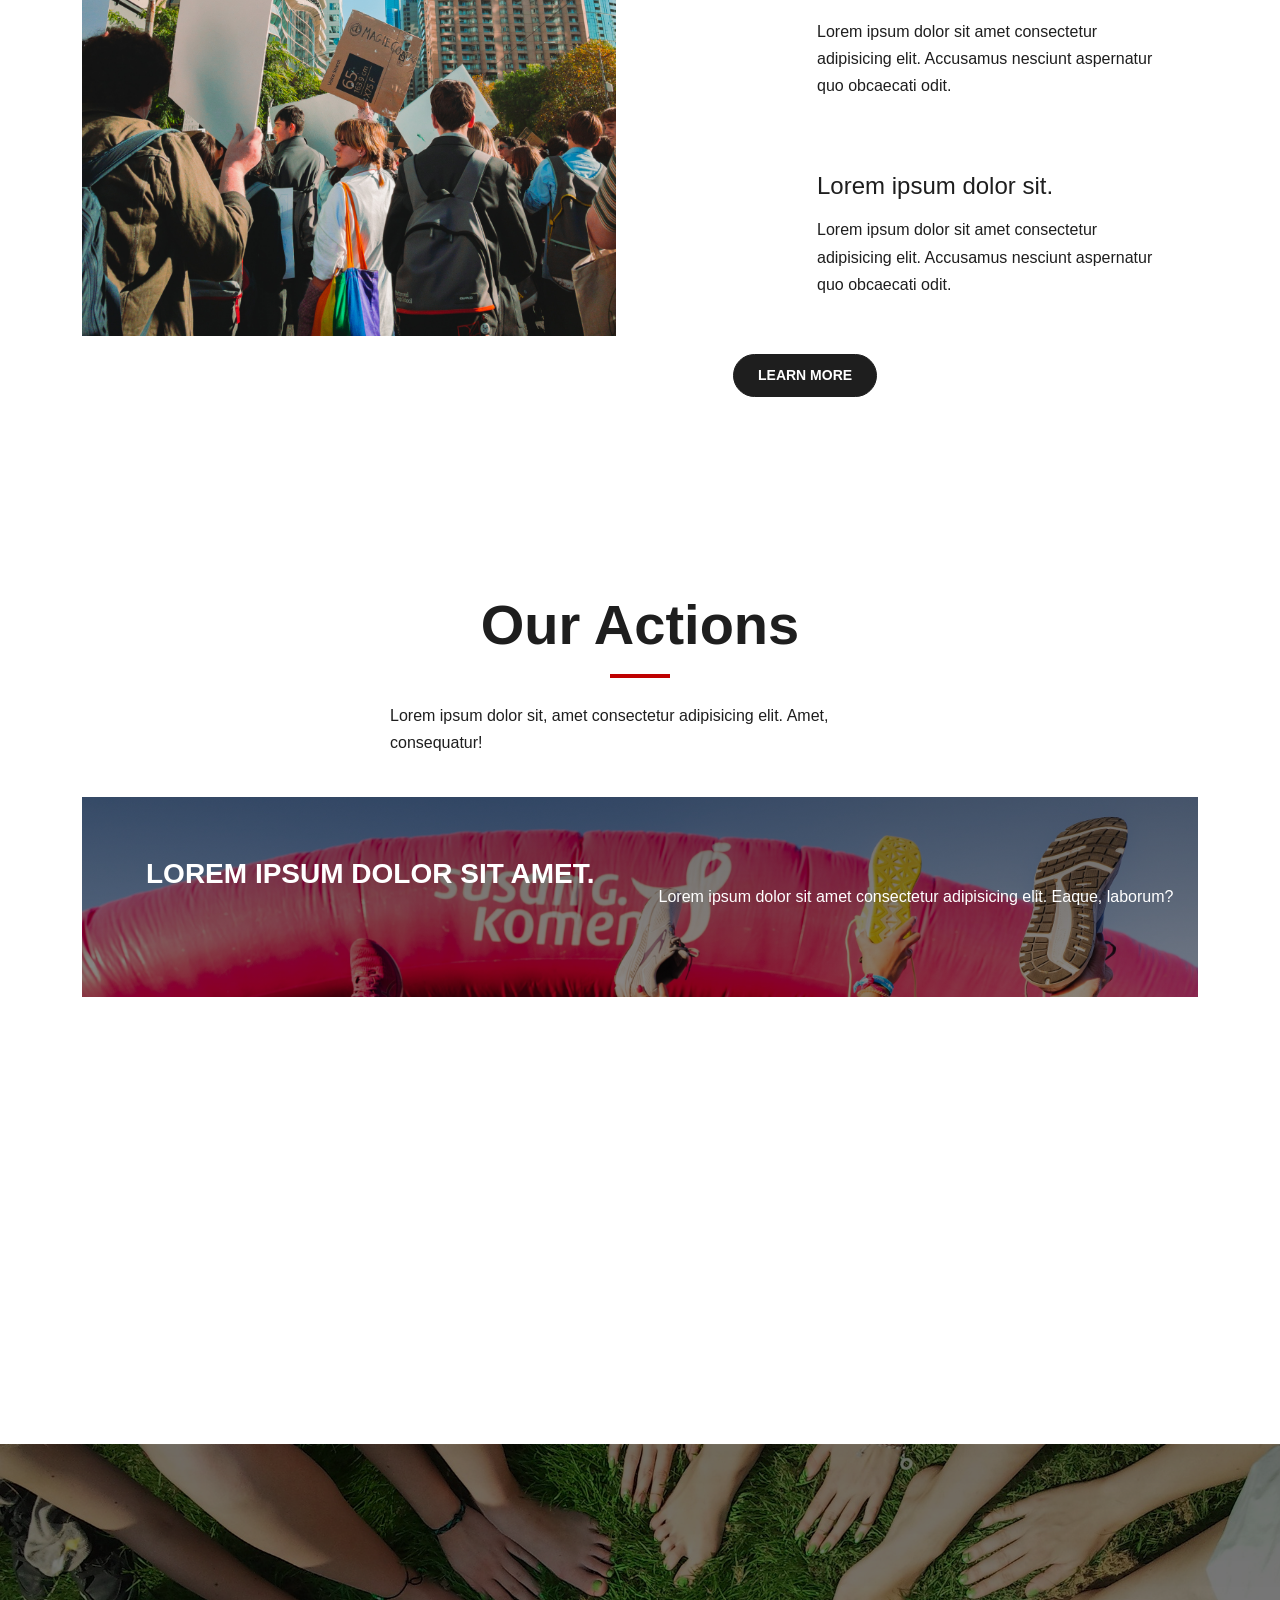
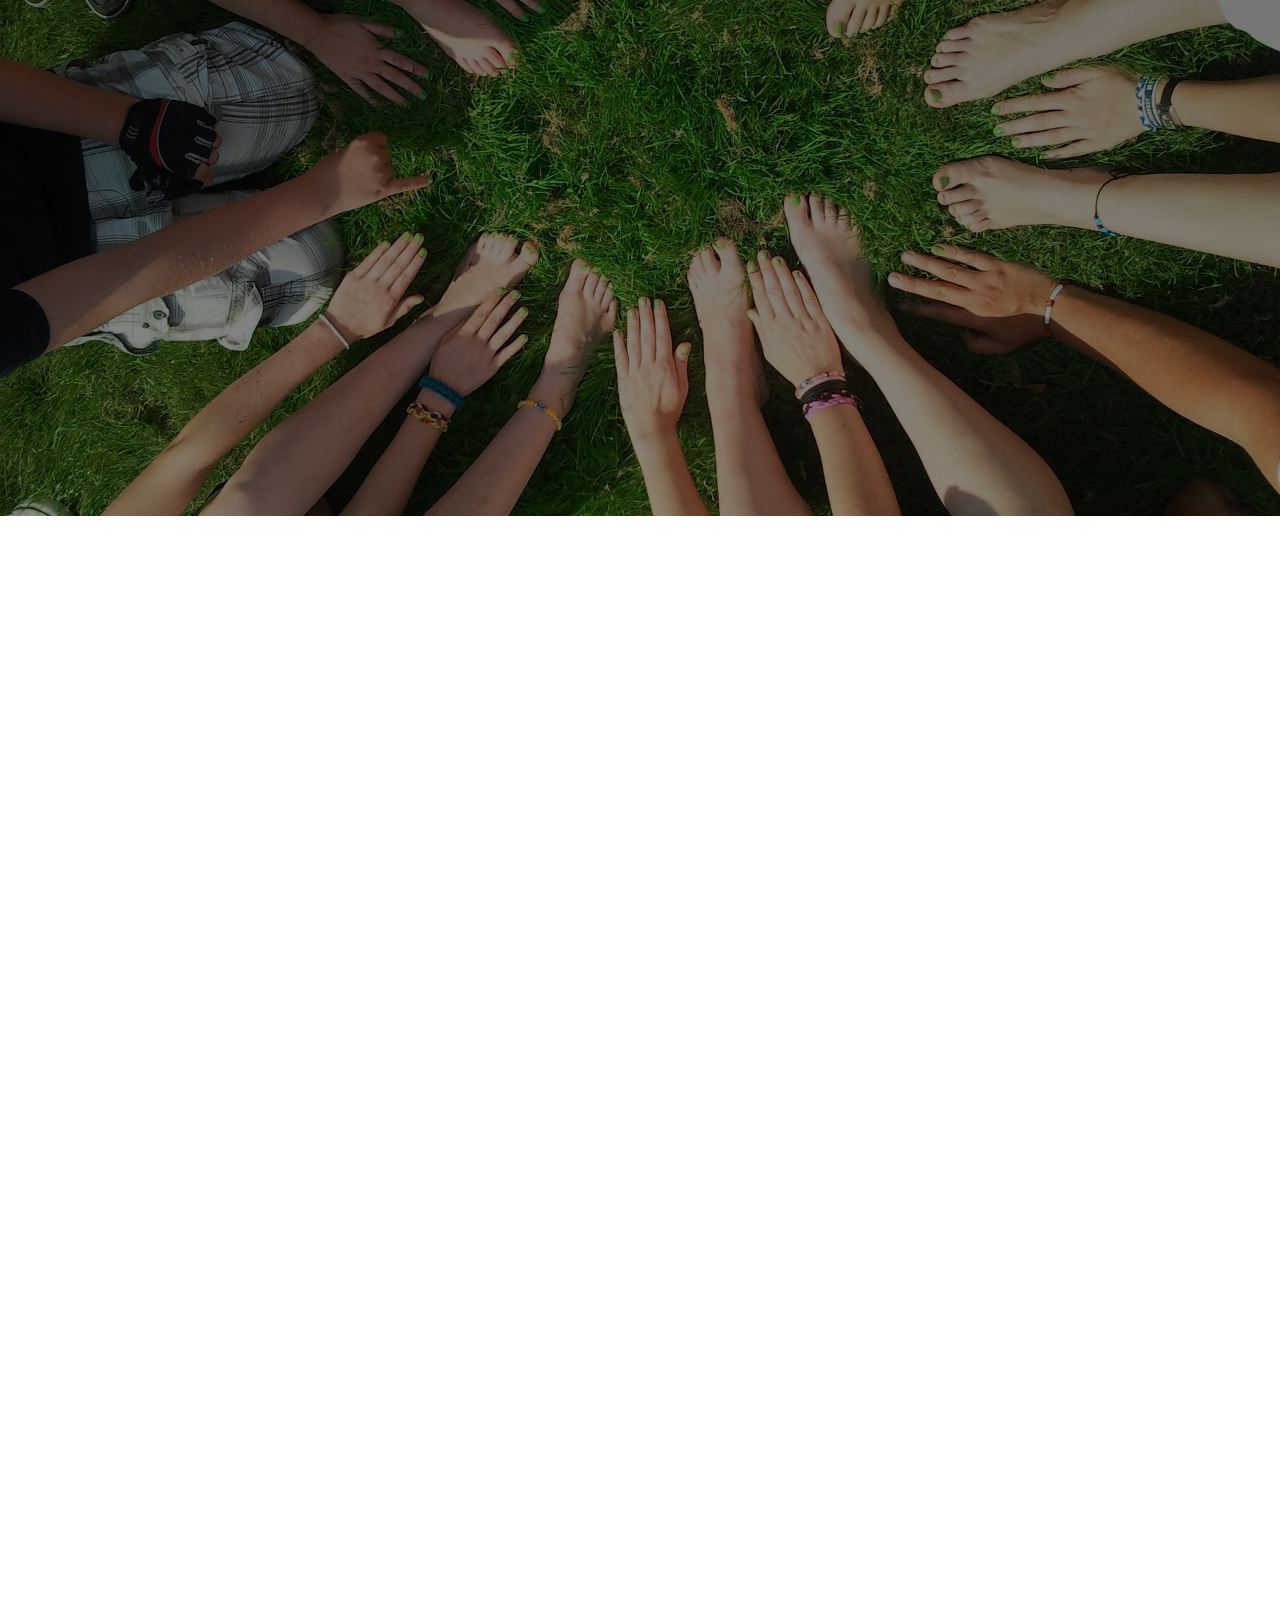
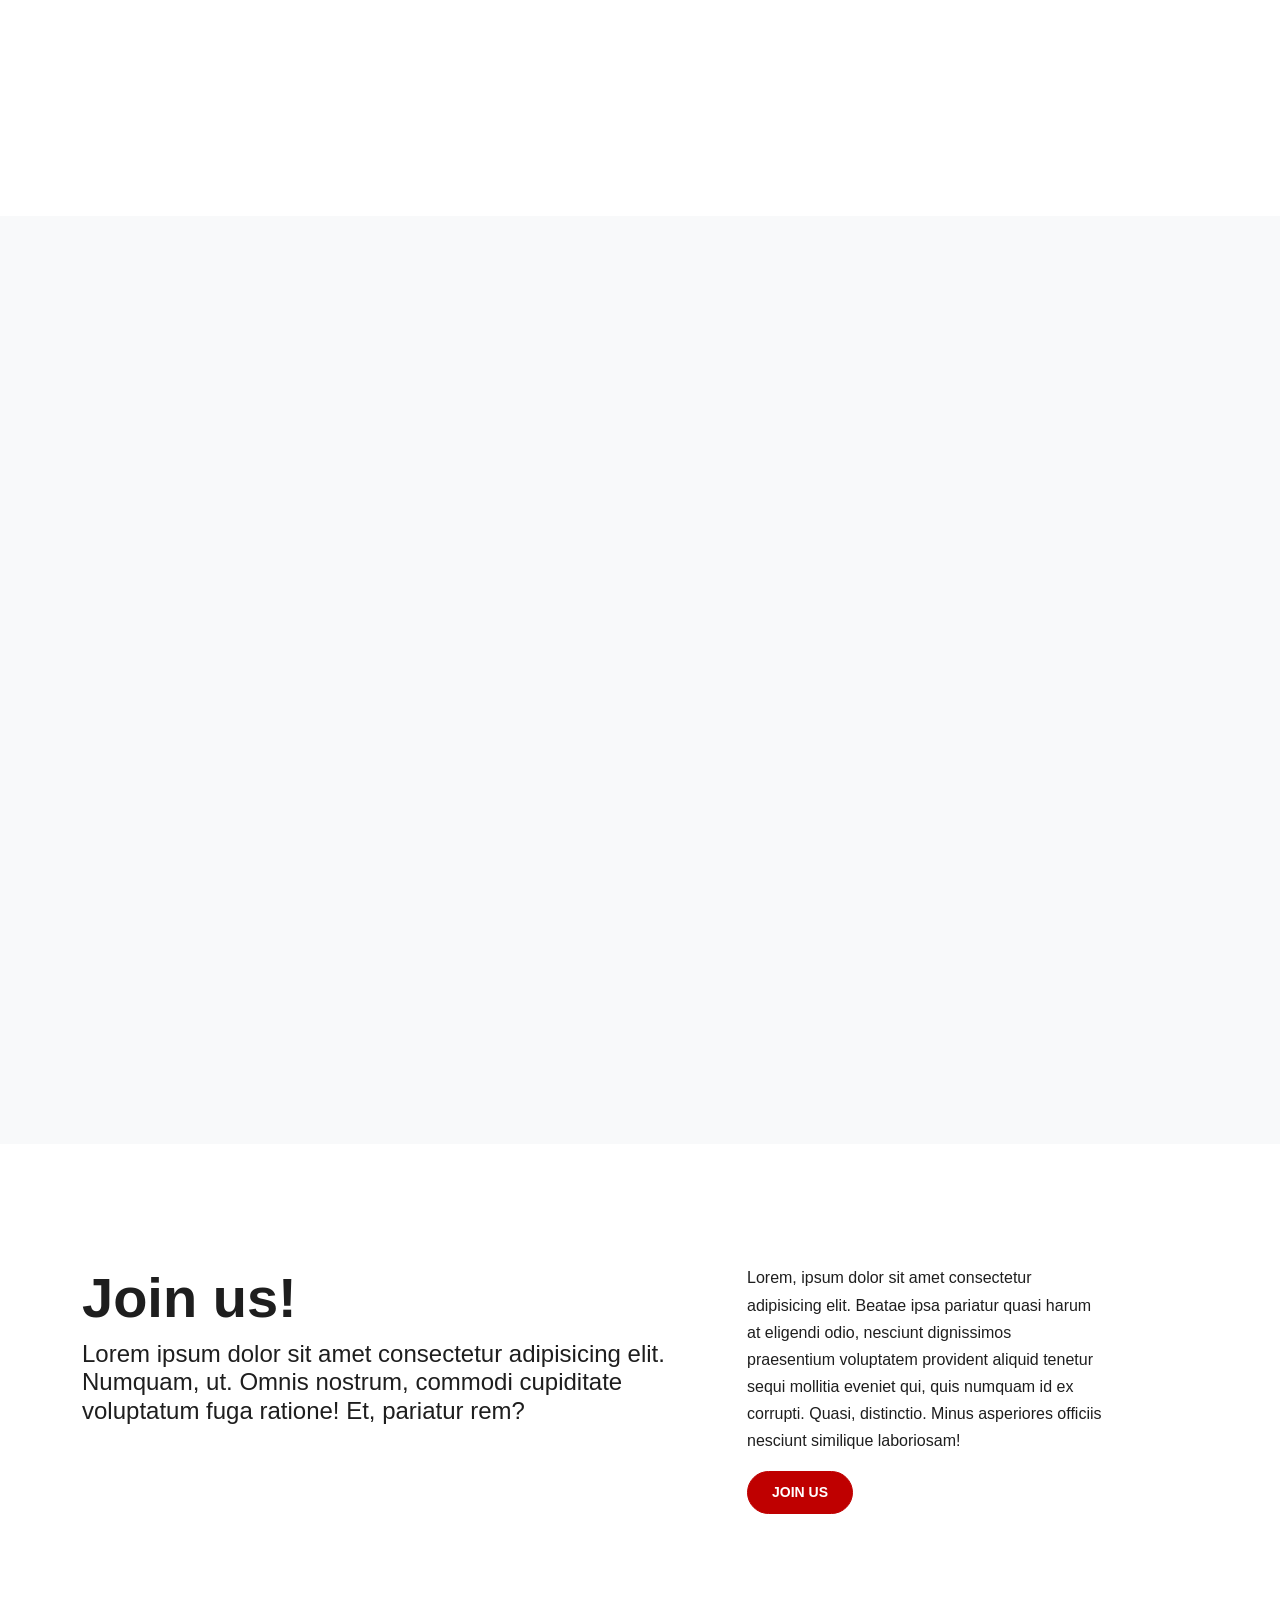
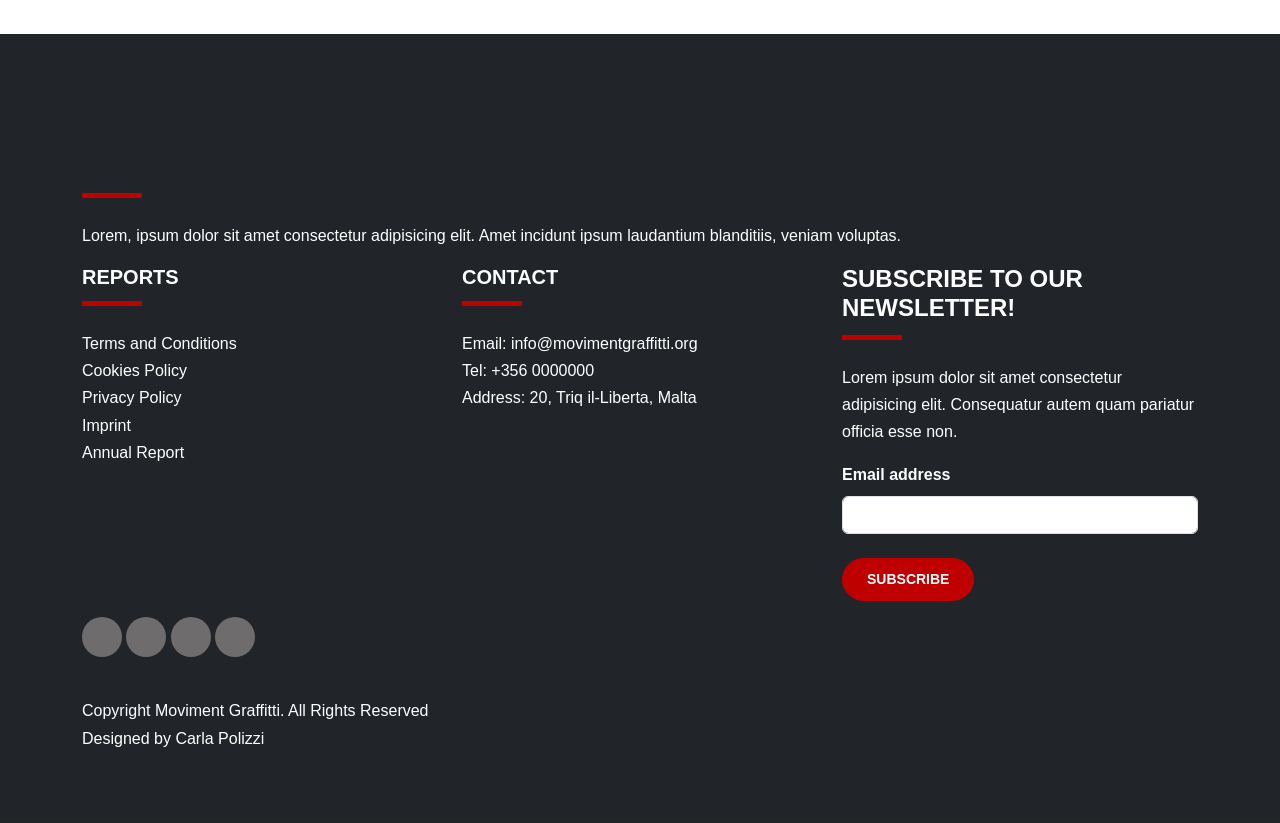
==== commit c0406bf9: "featured action posts on homepage fixed" ====
--- a/index.html
+++ b/index.html
@@ -182,61 +182,64 @@
 </section> -->
 
 <!-- OUR ACTIONS NEW -->
-  <section class="featured-articles section-header-offset">
-
-    <div class="featured-articles-container container d-grid">
-
-      <div class="featured-content d-grid">
-
-        <div class="headline-banner">
-          <h3 class="headline fancy-border">
+  <section class="featured-articles section-padding">
+
+    <div class="container">
+
+      <div class="featured-content">
+        <div class="section-title">
+          <h1 class="display-4 fw-bold text-center">Our Actions</h1>
+          <div class="line"></div>
+          <p>Lorem ipsum dolor sit, amet consectetur adipisicing elit. Amet, consequatur!</p>
+        </div>
+
+        <div class="headline-banner headline-banner-img mb-4">
+          
+          <h3 class="headline">
             <span class="place-items-center">Lorem ipsum dolor sit amet.</span>
           </h3>
           <span class="headline-description">Lorem ipsum dolor sit amet consectetur adipisicing elit. Eaque, laborum?</span>
         </div>
-        
-        <a href="..." class="article featured-article featured-article-1">
-          <img src="../movimentgrafitti-redesign/assets/images/ouractions/riot-g3dfc08a90_1920.jpg" alt="" class="article-image">
-         <span class="article-category">Category</span>
-         <div class="article-data-container">
-          <div class="article-data">
-            <span>May 7th, 20223</span>
-            <span class="article-data-spacer"></span>
-            <span>8 min read</span>
-          </div>
-          <h3 class="title acrticle-title">Lorem ipsum dolor sit amet.</h3>
-
-         </div>
-        </a>
-
-        <a href="..." class="article featured-article featured-article-2">
-          <img src="../movimentgrafitti-redesign/assets/images/ouractions/changing-choosing.jpg" alt="" class="article-image">
-         <span class="article-category">Category</span>
-         <div class="article-data-container">
-          <div class="article-data">
-            <span>May 7th, 20223</span>
-            <span class="article-data-spacer"></span>
-            <span>8 min read</span>
-          </div>
-          <h3 class="title acrticle-title">Lorem ipsum dolor sit amet.</h3>
-
-         </div>
-        </a>
-
-        <a href="..." class="article featured-article featured-article-3">
-          <img src="../movimentgrafitti-redesign/assets/images/ouractions/protest-g0ae852213_1920.jpg" alt="" class="article-image">
-         <span class="article-category">Category</span>
-         <div class="article-data-container">
-          <div class="article-data">
-            <span>May 7th, 20223</span>
-            <span class="article-data-spacer"></span>
-            <span>8 min read</span>
-          </div>
-          <h3 class="title acrticle-title">Lorem ipsum dolor sit amet.</h3>
-
-         </div>
-        </a>
-        
+        <div class="container">
+          <div class="row">
+            <div class="col-12 text-center" data-aos="fade-down" data-aos-delay="50">
+             
+            </div>
+          </div>
+          <div class="row">
+            <div class="col-md-4" data-aos="fade-up" data-aos-delay="50">
+              <div class="ouractions-post image-zoom">
+                <div class="image-zoom-wrapper">
+                  <img src="../movimentgrafitti-redesign/assets/images/ouractions/changing-choosing.jpg" alt="">
+                  <h5 class="mt-4">Lorem ipsum dolor sit.</h5>
+                  <p>Lorem ipsum dolor sit, amet consectetur adipisicing elit. Totam in rerum quasi voluptate. Itaque, harum?</p>
+                  <a href="#">Read More</a>
+                </div>
+              </div>
+            </div>
+            <div class="col-md-4" data-aos="fade-up" data-aos-delay="150">
+              <div class="ouractions-post image-zoom">
+                <div class="image-zoom-wrapper">
+                  <img src="./assets/images/riot-g3dfc08a90_1920.jpg" alt="">
+                  <h5 class="mt-4">Lorem ipsum dolor sit.</h5>
+                  <p>Lorem ipsum dolor sit, amet consectetur adipisicing elit. Totam in rerum quasi voluptate. Itaque, harum?</p>
+                  <a href="#">Read More</a>
+                </div>
+              </div>
+            </div>
+            <div class="col-md-4" data-aos="fade-up" data-aos-delay="250">
+              <div class="ouractions-post image-zoom">
+                <div class="image-zoom-wrapper">
+                  <img src="./assets/images/gardening.jpg" alt="">
+                  <h5 class="mt-4">Lorem ipsum dolor sit.</h5>
+                  <p>Lorem ipsum dolor sit, amet consectetur adipisicing elit. Totam in rerum quasi voluptate. Itaque, harum?</p>
+                  <a href="#">Read More</a>
+                </div>
+              </div>
+            </div>
+      
+          </div>
+        </div>
       </div>
     </div>
   </section>
--- a/assets/styles/style.css
+++ b/assets/styles/style.css
@@ -5,6 +5,8 @@
 @import url(../fonts/Montserrat-Regular.ttf);
 @import url(../fonts/Montserrat-Bold.ttf);
 @import url(../fonts/Montserrat-SemiBold.ttf);
+
+
 
 /* vaiables */
 
@@ -281,6 +283,66 @@
     background-color: #bf0000;
     color: #ffffff;
 }
+
+/* featured action post homepage */
+.featured-articles {
+    padding-block: 10px;
+
+
+}
+
+.section-header-offset {
+    margin-top: 7.4rem;
+
+}
+
+
+.headline-banner {
+    display: flex;
+    align-items: center;
+    box-sizing: inherit;
+
+}
+
+.headline-banner-img {
+    background: linear-gradient(rgba(0, 0, 0, 0.562), rgba(0, 0, 0, 0.457)), url(../images/ouractions/FEMINISMEVENT.jpg);
+    background-repeat: no-repeat;
+    background-size: cover;
+    height: 200px;
+}
+.headline {
+    color:var(--c-dark-light);
+    text-transform: uppercase;
+    text-align: center;
+    padding: 4rem;
+    height: 100%;
+    color: #ffffff;
+}
+
+.headline span {
+    height: inherit;
+}
+
+.headline-description {
+    text-align: left;
+    color: #ffffff;
+}
+
+.article {
+    position: relative;
+    min-height: min-content;
+
+}
+
+.article-img {
+    position: absolute;
+    width: 100%;
+    height: 100%;
+    object-fit: cover;
+    transition: transform .25s;
+}
+
+
 
 /* contact */
 
@@ -541,7 +603,7 @@
         border-color: var(--c-dark);
         color: var(--c-light);
     }
-        /* featured action post */
+        
     .action-post {
         position: relative;
         height: 500px;
@@ -572,6 +634,9 @@
         font-size: 4rem;
       }
 
+      /* featured posts on homepage */
+
+
       /* progressbar */
 
       .progress {
@@ -684,9 +749,7 @@
     font-size: 4rem;
   }
 
-  .events-text h1 {
-    font-size: 4rem;
-  }
+
 
   .eventspost {
     border-color: #1e1e1e;
@@ -696,16 +759,26 @@
 
 /* ----------join us------------- */
 
-.hero-joinus-section {
+.hero-section-joinus {
     box-sizing: inherit;
   }
 
-.hero-joinus-image {
-    background: linear-gradient(rgba(0, 0, 0, 0.562), rgba(0, 0, 0, 0.457)), url(../images/joinus.jpg);
+.hero-image-joinus {
+    background: linear-gradient(rgba(0, 0, 0, 0.562), rgba(0, 0, 0, 0.457)), url(../images/team.jpg);
     background-position: center;
     background-size: cover;
     height: 500px;
     display: block;
+}
+
+.hero-text-joinus {
+    position: absolute;
+    top: 50%;
+    left: 50%;
+    transform: translate(-50%, -50%);
+    text-align: center;
+    color: var(--c-light);
+
 }
 
 
@@ -802,4 +875,6 @@
         box-sizing: inherit;
       }
 
-   +   li {
+    text-decoration: none;
+   }
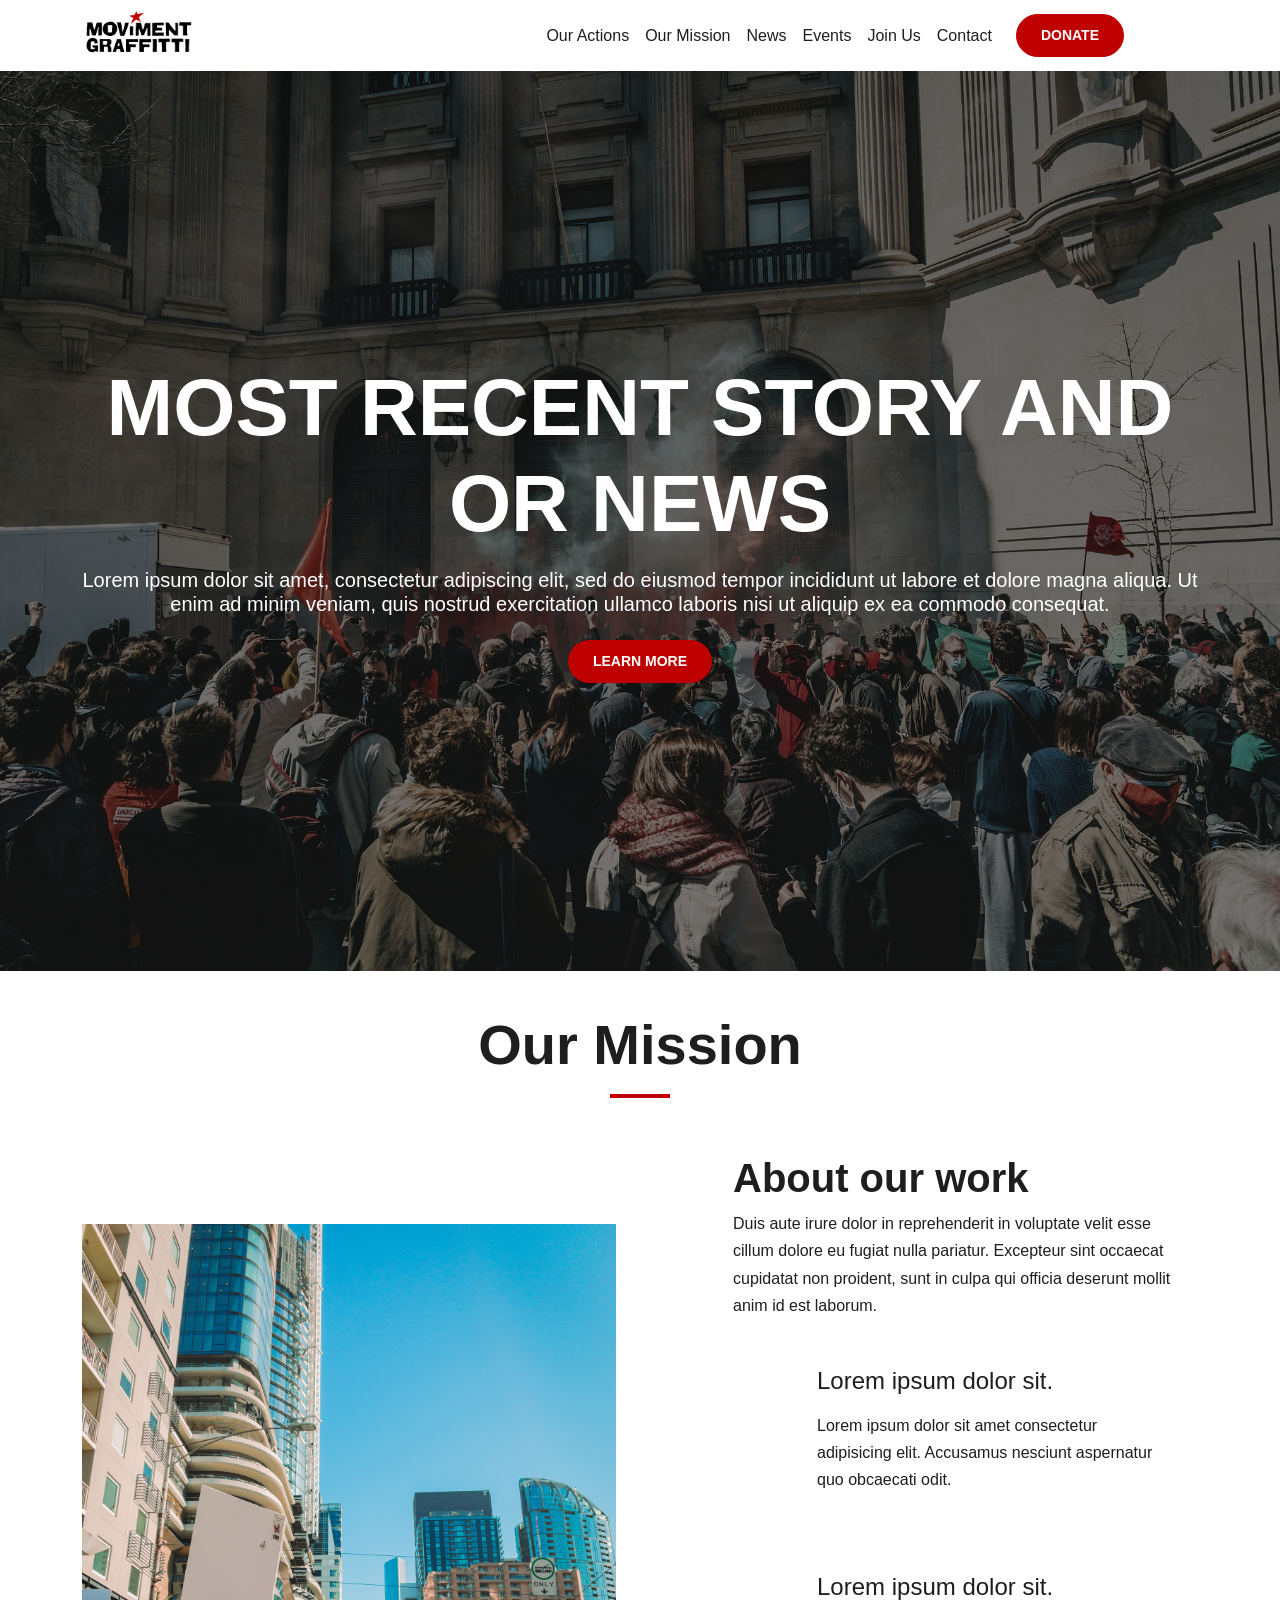
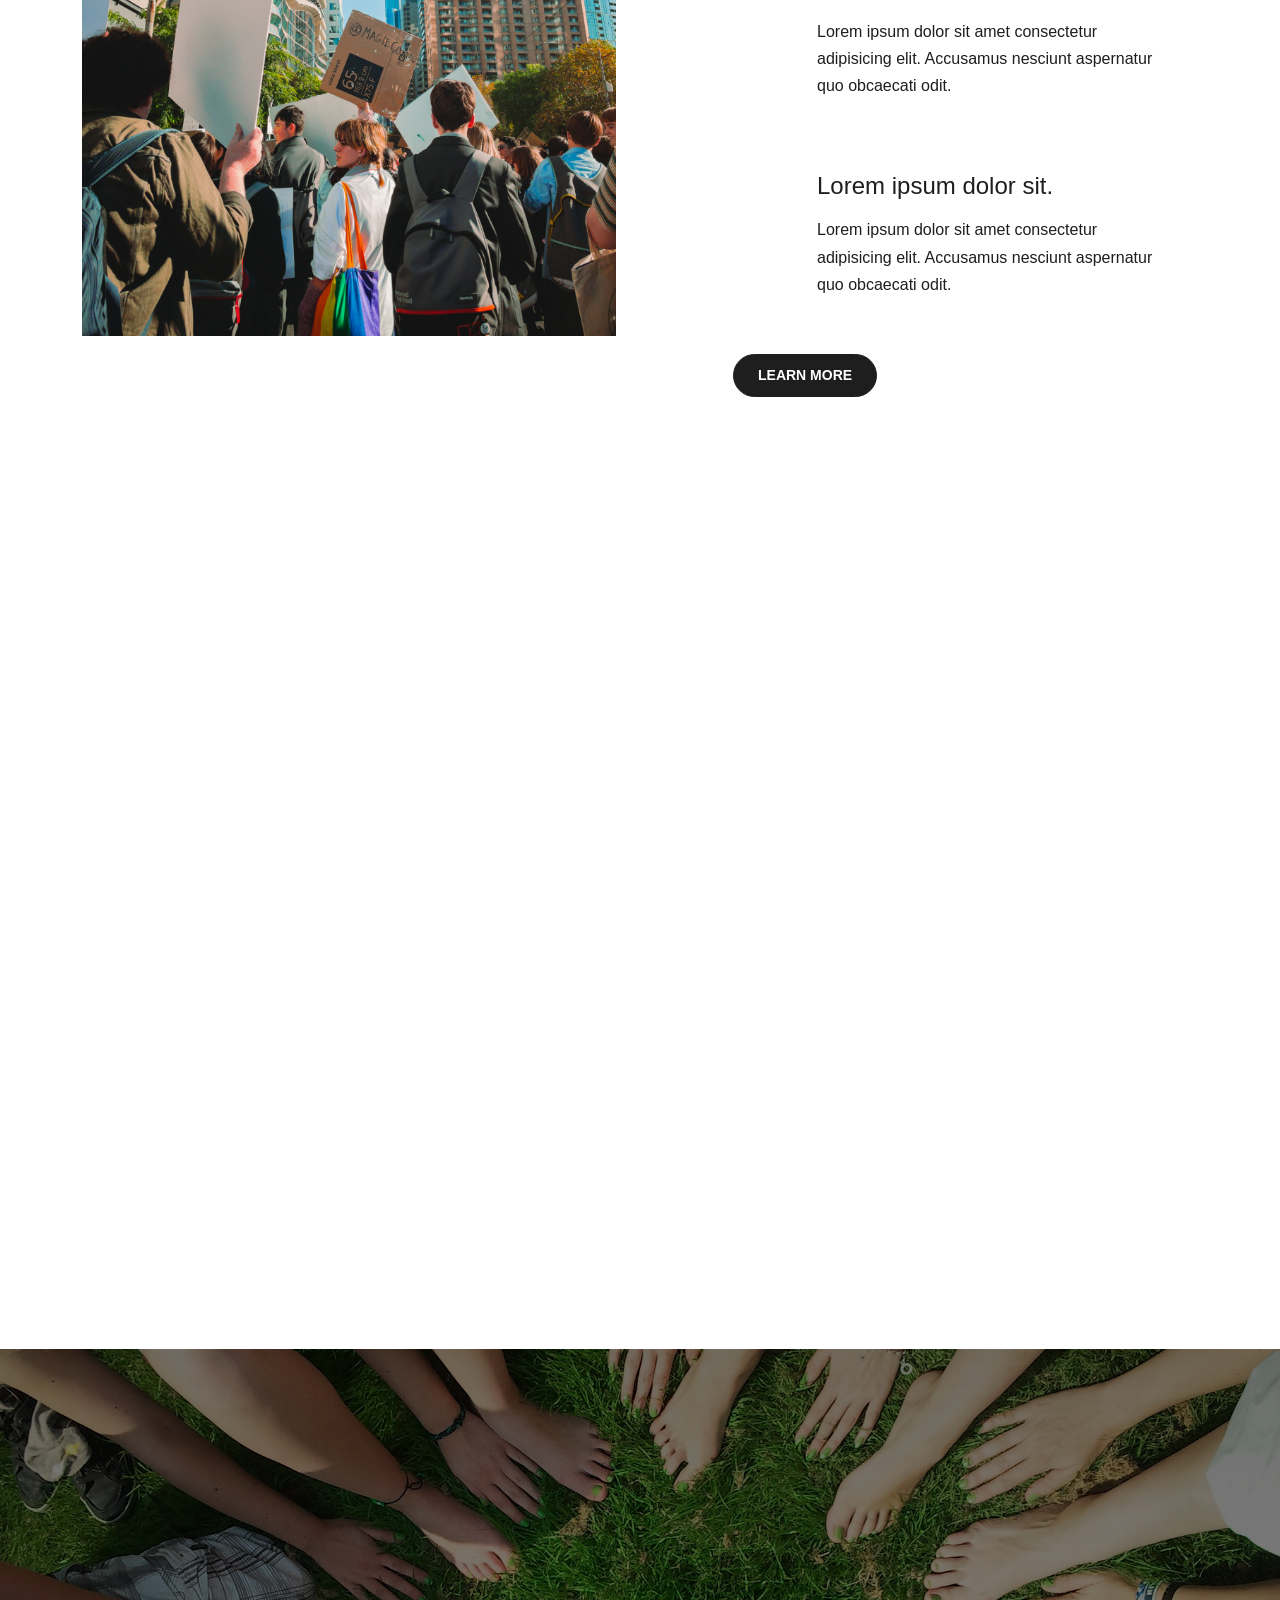
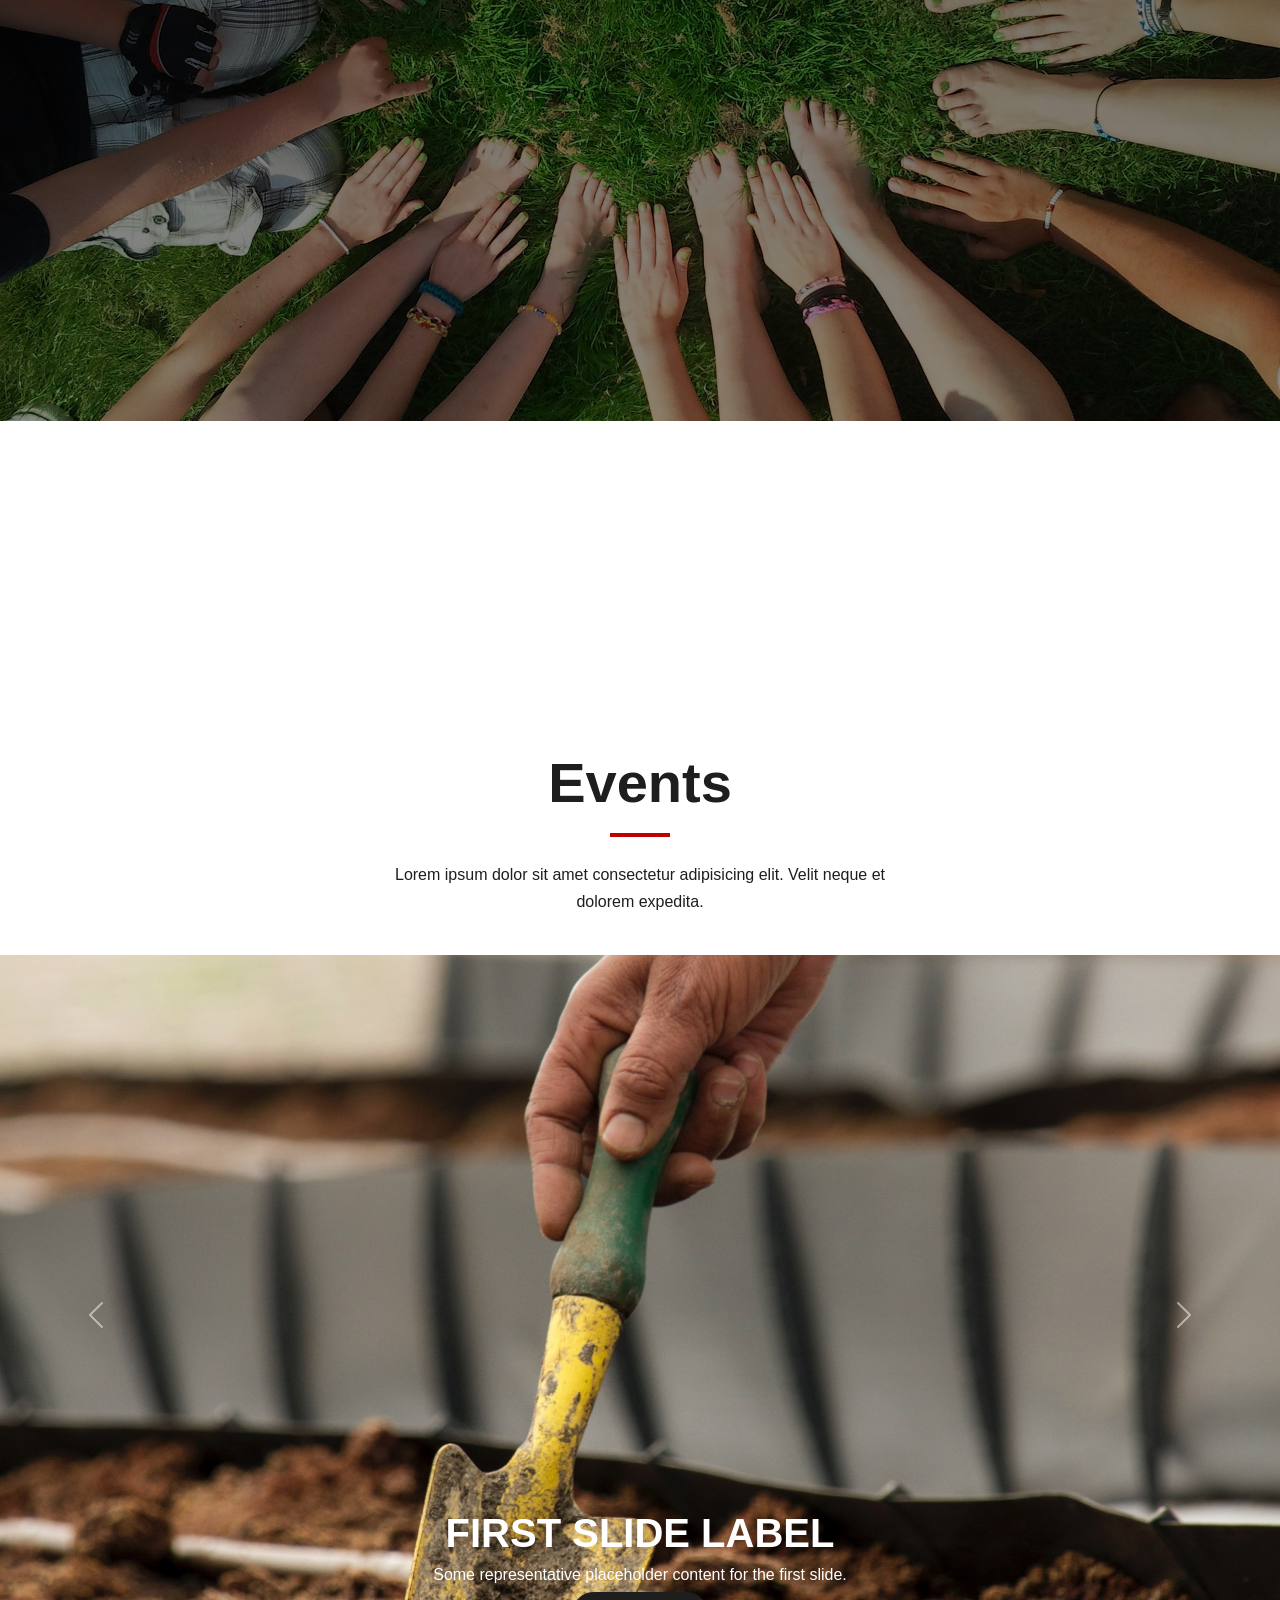
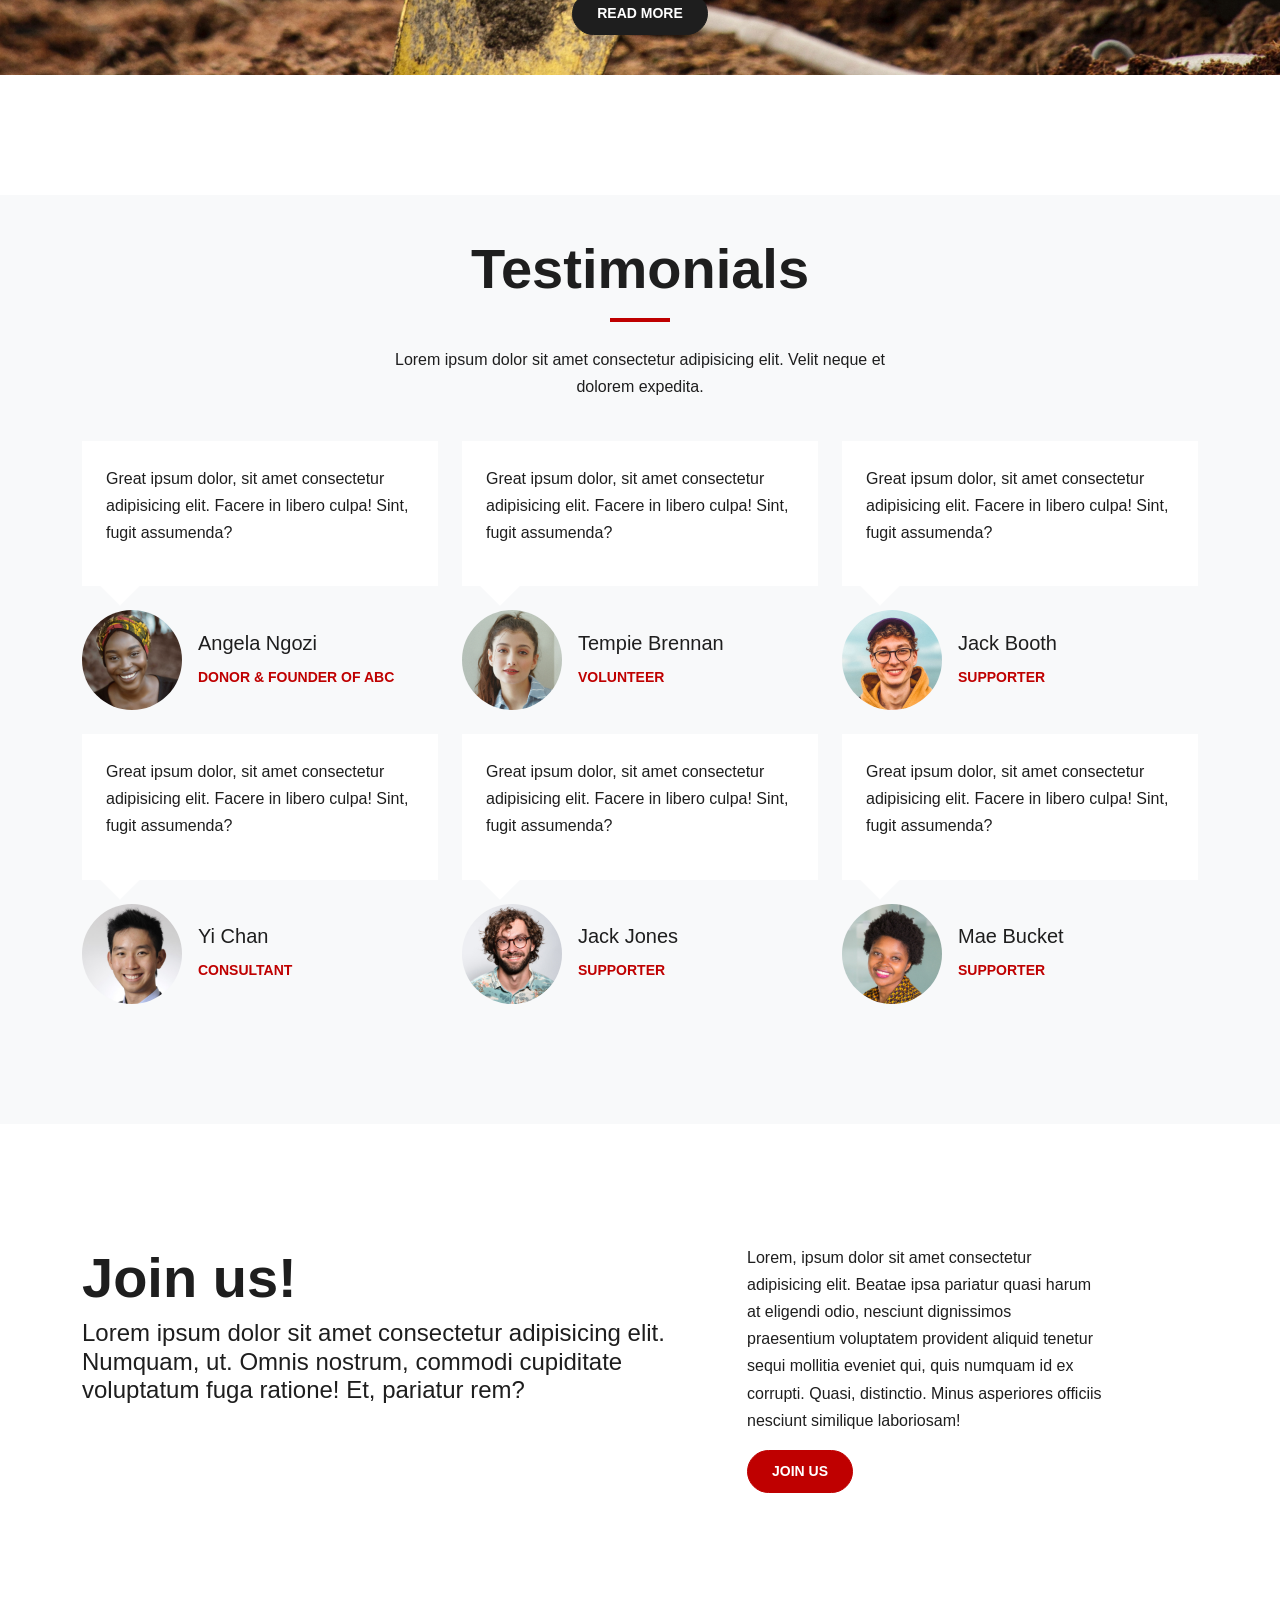
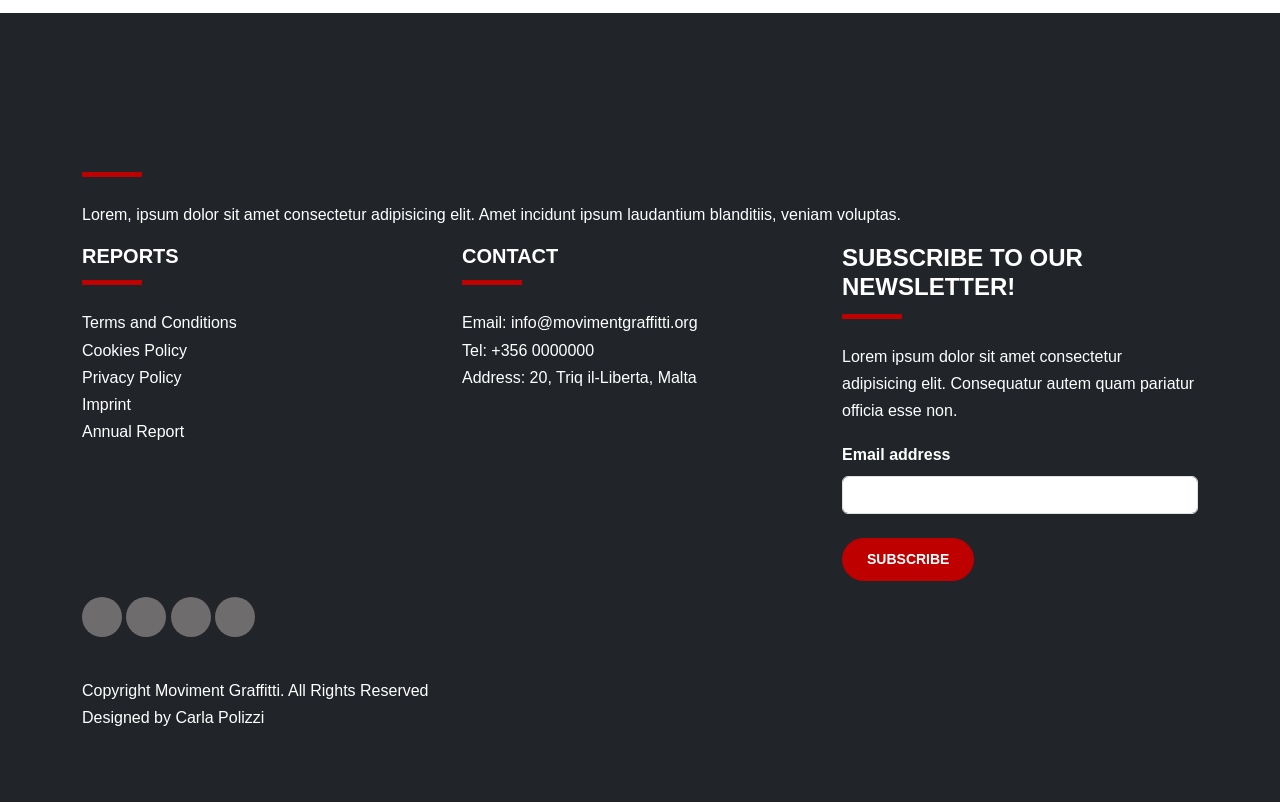
==== commit 5b597366: "ACTION TEMPLATE FIXED" ====
--- a/index.html
+++ b/index.html
@@ -67,15 +67,11 @@
           <h1 data-aos="fade-left" class="text-uppercase text-white fw-bold display-1">Most recent story and or news</h1>
           <h5 class="text-white mt-3 mb-4" data-aos="fade-right">Lorem ipsum dolor sit amet, consectetur adipiscing elit, sed do eiusmod tempor incididunt ut labore et dolore magna aliqua. Ut enim ad minim veniam, quis nostrud exercitation ullamco laboris nisi ut aliquip ex ea commodo consequat.</h5>
           <div>
-            <a href="#" class="btn btn-imp" data-aos="fade-up">Learn More</a>
-          </div>
-        </div>
-      </div>
-    </div>
-
-
-
-
+            <a href="../movimentgrafitti-redesign/news.html" class="btn btn-imp" data-aos="fade-up">Learn More</a>
+          </div>
+        </div>
+      </div>
+    </div>
   </section>
 
   <!-- our mission js-->
@@ -134,7 +130,7 @@
   </section>
 
   <!-- OUR ACTIONS - MIGHT NOT USE-->
-<!-- <section id="ouractions" class="section-padding">
+<section id="ouractions" class="section-padding">
   <div class="container">
     <div class="row">
       <div class="col-12 text-center" data-aos="fade-down" data-aos-delay="50">
@@ -146,7 +142,7 @@
       </div>
     </div>
     <div class="row">
-      <div class="col-md-4" data-aos="fade-up" data-aos-delay="50">
+      <div class="col-md-4 col-sm-4 gy-4" data-aos="fade-up" data-aos-delay="50">
         <div class="ouractions-post image-zoom">
           <div class="image-zoom-wrapper">
             <img src="../movimentgrafitti-redesign/assets/images/ouractions/changing-choosing.jpg" alt="">
@@ -156,7 +152,7 @@
           </div>
         </div>
       </div>
-      <div class="col-md-4" data-aos="fade-up" data-aos-delay="150">
+      <div class="col-md-4 col-sm-4 gy-4" data-aos="fade-up" data-aos-delay="150">
         <div class="ouractions-post image-zoom">
           <div class="image-zoom-wrapper">
             <img src="./assets/images/riot-g3dfc08a90_1920.jpg" alt="">
@@ -166,7 +162,7 @@
           </div>
         </div>
       </div>
-      <div class="col-md-4" data-aos="fade-up" data-aos-delay="250">
+      <div class="col-md-4 col-sm-4 gy-4" data-aos="fade-up" data-aos-delay="250">
         <div class="ouractions-post image-zoom">
           <div class="image-zoom-wrapper">
             <img src="./assets/images/gardening.jpg" alt="">
@@ -179,70 +175,7 @@
 
     </div>
   </div>
-</section> -->
-
-<!-- OUR ACTIONS NEW -->
-  <section class="featured-articles section-padding">
-
-    <div class="container">
-
-      <div class="featured-content">
-        <div class="section-title">
-          <h1 class="display-4 fw-bold text-center">Our Actions</h1>
-          <div class="line"></div>
-          <p>Lorem ipsum dolor sit, amet consectetur adipisicing elit. Amet, consequatur!</p>
-        </div>
-
-        <div class="headline-banner headline-banner-img mb-4">
-          
-          <h3 class="headline">
-            <span class="place-items-center">Lorem ipsum dolor sit amet.</span>
-          </h3>
-          <span class="headline-description">Lorem ipsum dolor sit amet consectetur adipisicing elit. Eaque, laborum?</span>
-        </div>
-        <div class="container">
-          <div class="row">
-            <div class="col-12 text-center" data-aos="fade-down" data-aos-delay="50">
-             
-            </div>
-          </div>
-          <div class="row">
-            <div class="col-md-4" data-aos="fade-up" data-aos-delay="50">
-              <div class="ouractions-post image-zoom">
-                <div class="image-zoom-wrapper">
-                  <img src="../movimentgrafitti-redesign/assets/images/ouractions/changing-choosing.jpg" alt="">
-                  <h5 class="mt-4">Lorem ipsum dolor sit.</h5>
-                  <p>Lorem ipsum dolor sit, amet consectetur adipisicing elit. Totam in rerum quasi voluptate. Itaque, harum?</p>
-                  <a href="#">Read More</a>
-                </div>
-              </div>
-            </div>
-            <div class="col-md-4" data-aos="fade-up" data-aos-delay="150">
-              <div class="ouractions-post image-zoom">
-                <div class="image-zoom-wrapper">
-                  <img src="./assets/images/riot-g3dfc08a90_1920.jpg" alt="">
-                  <h5 class="mt-4">Lorem ipsum dolor sit.</h5>
-                  <p>Lorem ipsum dolor sit, amet consectetur adipisicing elit. Totam in rerum quasi voluptate. Itaque, harum?</p>
-                  <a href="#">Read More</a>
-                </div>
-              </div>
-            </div>
-            <div class="col-md-4" data-aos="fade-up" data-aos-delay="250">
-              <div class="ouractions-post image-zoom">
-                <div class="image-zoom-wrapper">
-                  <img src="./assets/images/gardening.jpg" alt="">
-                  <h5 class="mt-4">Lorem ipsum dolor sit.</h5>
-                  <p>Lorem ipsum dolor sit, amet consectetur adipisicing elit. Totam in rerum quasi voluptate. Itaque, harum?</p>
-                  <a href="#">Read More</a>
-                </div>
-              </div>
-            </div>
-      
-          </div>
-        </div>
-      </div>
-    </div>
-  </section>
+</section> 
 
   <!-- contact js-->
   <section class="section-padding" id="contact">
@@ -294,29 +227,30 @@
           <h1 class="display-4 fw-bold">Events</h1>
           <div class="line"></div>
           <p>Lorem ipsum dolor sit amet consectetur adipisicing elit. Velit neque et dolorem expedita.</p>
+      </div>
           <div id="carouselExample" class="carousel slide">
     <div class="carousel-inner" data-aos="fade-right" data-aos-delay="150">
       <div class="carousel-item active">
-        <img src="./assets/images/volunteer-gcc5a6ace0_1920.jpg" class="d-block w-100" alt="...">
+        <img src="./assets/images/events/Slide 16_9 - 1.jpg" class="d-block w-100" alt="...">
         <div class="carousel-caption justify-content-between align-items-center text-center">
-          <h3 class="text-white text-uppercase" style="font-size: 80px;">First slide label</h3>
-          <h5 class="text-white">Some representative placeholder content for the first slide.</h5>
+          <h3 class="text-white text-uppercase" style="font-size: 40px;">First slide label</h3>
+          <h6 class="text-white">Some representative placeholder content for the first slide.</h6>
           <button class="btn btn-dark">Read more</button>
         </div>
       </div>
       <div class="carousel-item">
-        <img src="./assets/images/gardening-closeup.jpg" class="d-block w-100" alt="...">
+        <img src="./assets/images/events/Slide 16_9 - 2.jpg" class="d-block w-100" alt="...">
         <div class="carousel-caption justify-content-between align-items-center text-center">
-          <h3 class="text-white text-uppercase" style="font-size: 80px;">First slide label</h3>
-          <h5 class="text-white">Some representative placeholder content for the first slide.</h5>
+          <h3 class="text-white text-uppercase" style="font-size: 40px;">First slide label</h3>
+          <h6 class="text-white">Some representative placeholder content for the first slide.</h6>
           <button class="btn btn-dark">Read more</button>
         </div>
       </div>
       <div class="carousel-item">
-        <img src="./assets/images/mission.jpg" class="d-block w-100" alt="...">
+        <img src="./assets/images/events/Slide 16_9 - 3.jpg" class="d-block w-100" alt="...">
         <div class="carousel-caption justify-content-between align-items-center text-center">
-          <h3 class="text-white text-uppercase" style="font-size: 80px;">First slide label</h3>
-          <h5 class="text-white">Some representative placeholder content for the first slide.</h5>
+          <h3 class="text-white text-uppercase" style="font-size: 40px;">First slide label</h3>
+          <h6 class="text-white">Some representative placeholder content for the first slide.</h6>
           <button class="btn btn-dark">Read more</button>
         </div>
       </div>
@@ -330,7 +264,7 @@
       <span class="visually-hidden">Next</span>
     </button>
           </div>
-        </div>
+        
       </div>
     </div>
   </div>
@@ -363,7 +297,7 @@
               <p>Great ipsum dolor, sit amet consectetur adipisicing elit. Facere in libero culpa! Sint, fugit assumenda?</p>
             </div>
             <div class="review-person mt-4 d-flex align-items-center">
-              <img class="rounded-circle" style="width: 100px; height: 100px;" src="./assets/images/person1.jpg" alt="">
+              <img class="rounded-circle" style="width: 100px; height: 100px;" src="./assets/images/Frame 2.jpg" alt="">
               <div class="ms-3">
                 <h5>Angela Ngozi</h5>
                 <small>Donor & founder of ABC</small>
@@ -384,7 +318,7 @@
               <p>Great ipsum dolor, sit amet consectetur adipisicing elit. Facere in libero culpa! Sint, fugit assumenda?</p>
             </div>
             <div class="review-person mt-4 d-flex align-items-center">
-              <img class="rounded-circle" style="width: 100px; height: 100px;" src="./assets/images/person2.jpg" alt="">
+              <img class="rounded-circle" style="width: 100px; height: 100px;" src="./assets/images/Frame 1.jpg" alt="">
               <div class="ms-3">
                 <h5>Tempie Brennan</h5>
                 <small>Volunteer</small>
@@ -405,7 +339,7 @@
               <p>Great ipsum dolor, sit amet consectetur adipisicing elit. Facere in libero culpa! Sint, fugit assumenda?</p>
             </div>
             <div class="review-person mt-4 d-flex align-items-center">
-              <img class="rounded-circle" style="width: 100px; height: 100px;" src="./assets/images/person3.jpg" alt="">
+              <img class="rounded-circle" style="width: 100px; height: 100px;" src="./assets/images/Frame 6.jpg" alt="">
               <div class="ms-3">
                 <h5>Jack Booth</h5>
                 <small>Supporter</small>
@@ -426,7 +360,7 @@
               <p>Great ipsum dolor, sit amet consectetur adipisicing elit. Facere in libero culpa! Sint, fugit assumenda?</p>
             </div>
             <div class="review-person mt-4 d-flex align-items-center">
-              <img class="rounded-circle" style="width: 100px; height: 100px;" src="./assets/images/person4.jpg" alt="">
+              <img class="rounded-circle" style="width: 100px; height: 100px;" src="./assets/images/Frame 4.jpg" alt="">
               <div class="ms-3">
                 <h5>Yi Chan</h5>
                 <small>Consultant</small>
@@ -447,7 +381,7 @@
               <p>Great ipsum dolor, sit amet consectetur adipisicing elit. Facere in libero culpa! Sint, fugit assumenda?</p>
             </div>
             <div class="review-person mt-4 d-flex align-items-center">
-              <img class="rounded-circle" style="width: 100px; height: 100px;" src="./assets/images/person5.jpg" alt="">
+              <img class="rounded-circle" style="width: 100px; height: 100px;" src="./assets/images/Frame 3.jpg" alt="">
               <div class="ms-3">
                 <h5>Jack Jones</h5>
                 <small>Supporter</small>
@@ -468,7 +402,7 @@
               <p>Great ipsum dolor, sit amet consectetur adipisicing elit. Facere in libero culpa! Sint, fugit assumenda?</p>
             </div>
             <div class="review-person mt-4 d-flex align-items-center">
-              <img class="rounded-circle" style="width: 100px; height: 100px;" src="./assets/images/person6.jpg" alt="">
+              <img class="rounded-circle" style="width: 100px; height: 100px;" src="./assets/images/Frame 5.jpg" alt="">
               <div class="ms-3">
                 <h5>Mae Bucket</h5>
                 <small>Supporter</small>
@@ -491,7 +425,8 @@
       </div>
       <div class="col-lg-4 align-items-center" data-aos="fade-up" data-aos-delay="150">
         <p>Lorem, ipsum dolor sit amet consectetur adipisicing elit. Beatae ipsa pariatur quasi harum at eligendi odio, nesciunt dignissimos praesentium voluptatem provident aliquid tenetur sequi mollitia eveniet qui, quis numquam id ex corrupti. Quasi, distinctio. Minus asperiores officiis nesciunt similique laboriosam!</p>
-        <button class="btn btn-imp">Join us</button>
+        <a href="../movimentgrafitti-redesign/joinus.html">
+        <button class="btn btn-imp">Join us</button></a>
       </div>
 
     </div>
--- a/assets/styles/style.css
+++ b/assets/styles/style.css
@@ -1,15 +1,11 @@
 
 
 /* imports */
-
 @import url(../fonts/Montserrat-Regular.ttf);
 @import url(../fonts/Montserrat-Bold.ttf);
 @import url(../fonts/Montserrat-SemiBold.ttf);
 
-
-
 /* vaiables */
-
 :root {
     --c-dark: #1e1e1e;
     --c-brand: #bf0000;
@@ -21,8 +17,6 @@
     --transition: all 0.5s ease;
 }
 
-
-
 /* reset and helpers */
 body {
     font-family: var(--font-base);
@@ -30,12 +24,12 @@
     color: var(--c-dark);
 }
 
-
 h1, h2, h3, 
 .h1, .h2, .h3 {
     font-weight: 600;
     color: var(--c-dark);
 }
+
 h4, h5, h6,
 .h4, .h5, .h6 {
     font-weight: 400;
@@ -61,11 +55,18 @@
     padding-bottom: 120px
 }
 
+.bg-dark {
+    color: var(--c-dark);
+}
+
+.theme-shadow {
+    box-shadow: var(--c-dark);
+}
+
 /* dark mode */
 
 
 /* navbar */
-
 .navbar {
     box-shadow: var(--c-dark-light);
 }
@@ -76,10 +77,10 @@
 .navbar-nav .nav-link.active {
     color: var(--c-brand);
 }
-  .navbar .navbar-brand {
+.navbar .navbar-brand {
     padding-top: 0px;
   }
-  .navbar .navbar-brand img {
+.navbar .navbar-brand img {
     height: 50px;
 }
 .collapse {
@@ -92,7 +93,6 @@
 .navbar-toggler-icon {
     background-image: url(../images/menu-line.svg);
 }
-
 
 /* buttons */
 .btn{
@@ -153,13 +153,21 @@
     pointer-events: none
 }
 
+.btn-filter {
+    font-weight: 400;
+    font-size: 11px;
+    text-transform: uppercase;
+    border-radius: 100px;
+
+   
+}
+
 /* hero section */
 #hero {
     background: linear-gradient(rgba(0, 0, 0, 0.562), rgba(0, 0, 0, 0.457)), url(../images/riot-g3dfc08a90_1920.jpg);
     background-position: center;
     background-size: cover;
 }
-
 
 /* section title */
 .section-title {
@@ -190,7 +198,6 @@
 
 
 /* iconsboxes */
-
 .iconbox {
     width: 60px;
     height: 70px;
@@ -204,32 +211,11 @@
 }
 /* iconbox event */
 .iconbox-2 {
-
     align-items: center;
     justify-content: center;
     background: rgba(var(--c-dark-light), 0.3);
     color: var(--c-brand);
     font-size: 30px;
-    
-}
-
-/* overlays - NOT WORKING */
-
-.card-overlay {
-    background: linear-gradient(rgba(0, 0, 0, 0.562), rgba(0, 0, 0, 0.457));
-  }
-
-.overlay {
-    background-color: linear-gradient(rgba(0, 0, 0, 0.562), rgba(0, 0, 0, 0.457));
-}
-
-
-.bg-dark {
-    color: var(--c-dark);
-}
-
-.theme-shadow {
-    box-shadow: var(--c-dark);
 }
 
 /* footer */
@@ -268,7 +254,6 @@
 }
 
 /* social icons */
-
 .social-icons a {
     width: 40px;
     height: 40px;
@@ -285,23 +270,45 @@
 }
 
 /* featured action post homepage */
-.featured-articles {
+.action {
+    position: relative;
+
+} 
+
+.actions-image {
+    position: relative;
+   
+    object-fit: cover;
+}
+.action-post {
+    position: relative;
+    height: 500px;
+    margin-bottom: 50px;
     padding-block: 10px;
-
-
-}
+  }
+
+  .action-text {
+    position: relative;
+    text-align: center;
+    color: var(--c-light);
+  }
+  
+  .action-text h1 {
+    font-size: 4rem;
+  }
+
+  .action-text h1 {
+    font-size: 4rem;
+  }
 
 .section-header-offset {
     margin-top: 7.4rem;
-
-}
-
+}
 
 .headline-banner {
     display: flex;
     align-items: center;
     box-sizing: inherit;
-
 }
 
 .headline-banner-img {
@@ -327,22 +334,6 @@
     text-align: left;
     color: #ffffff;
 }
-
-.article {
-    position: relative;
-    min-height: min-content;
-
-}
-
-.article-img {
-    position: absolute;
-    width: 100%;
-    height: 100%;
-    object-fit: cover;
-    transition: transform .25s;
-}
-
-
 
 /* contact */
 
@@ -366,7 +357,6 @@
 
 #contact .form-control {
     border-radius: 0;
-
 }
 
 #contact .form-control:focus {
@@ -414,27 +404,8 @@
     transform: rotate(45deg);
 }
 
-/* carousel --- the overlay is not working */
-.carousel {
-    max-width: fit-content;
-    height: 630px;
-}
-
-.carousel-item {
-   
-    height: 630px;
-    
-}
-
-.carousel-item .overlay {
-    background: linear-gradient(rgba(0, 0, 0, 0.562), rgba(0, 0, 0, 0.457));
-}
-.carousel-caption {
-    align-items: center;
-    padding-bottom: 200px;
-    line-height: 70px;
-
-}
+
+
 
 /* join us */
 
@@ -568,13 +539,48 @@
       .hero-text-2 h1 {
         font-size: 4rem;
       }
-
-      /* posts and filters */
+      .action-section {
+        position: relative;
+        height: 500px;
+        margin-bottom: 50px;
+      }
+      
+      .action-featured-img {
+        position: relative;
+        background: linear-gradient(rgba(0, 0, 0, 0.562), rgba(0, 0, 0, 0.457)), url(../images/ouractions/FEMINISMEVENT.jpg);
+        background-position: center;
+        background-size: cover;
+        height: 500px;
+        display: block;
+    }
+
+    .action-text {
+        position: absolute;
+        top: 50%;
+        left: 50%;
+        transform: translate(-50%, -50%);
+        text-align: center;
+        color: var(--c-light);
+      }
+      
+      .action-text h1 {
+        font-size: 4rem;
+      }
+    
+      .action-text h1 {
+        font-size: 4rem;
+      }
+    
       .actionpost {
         border-color: #1e1e1e;
         text-align: center;
         margin: 10px;
       }
+
+    
+
+      /*filters */
+  
 
       .filter {
         float: left;
@@ -603,39 +609,6 @@
         border-color: var(--c-dark);
         color: var(--c-light);
     }
-        
-    .action-post {
-        position: relative;
-        height: 500px;
-        margin-bottom: 50px;
-      }
-    
-      .action-image {
-        background: linear-gradient(rgba(0, 0, 0, 0.562), rgba(0, 0, 0, 0.457)), url(../images/ouractions/FEMINISMEVENT.jpg);
-        background-repeat: no-repeat;
-        background-size: cover;
-        height: 100%;
-      }
-      
-      .action-text {
-        position: absolute;
-        top: 50%;
-        left: 50%;
-        transform: translate(-50%, -50%);
-        text-align: center;
-        color: var(--c-light);
-      }
-      
-      .action-text h1 {
-        font-size: 4rem;
-      }
-    
-      .action-text h1 {
-        font-size: 4rem;
-      }
-
-      /* featured posts on homepage */
-
 
       /* progressbar */
 
@@ -874,7 +847,55 @@
         background-size: cover;
         box-sizing: inherit;
       }
-
+    
    li {
     text-decoration: none;
-   }+   }
+
+
+   /* ----------------LINKED PAGES---------------------- */
+
+
+  .action-1-img {
+    box-sizing: inherit;
+    background: linear-gradient(rgba(0, 0, 0, 0.562), rgba(0, 0, 0, 0.457));
+    background-position: center;
+    background-size: cover;
+    
+  }
+
+  .social-icons-page a{
+    width: 40px;
+    height: 40px;
+    display: inline-flex;
+    align-items: center;
+    justify-content: center;
+    background-color: var(--c-dark);
+    border-radius: 100px;
+    color: #ffffff;
+  }
+  .social-icons-page a:hover {
+    background-color: #bf0000;
+    color: #ffffff;
+}
+
+  .news-1 {
+
+  }
+
+  .news-2 {
+
+  }
+  .news-3 {
+    
+  }
+  .event-1 {
+
+  }
+
+  .event-2 {
+
+  }
+  .event-3 {
+    
+  }
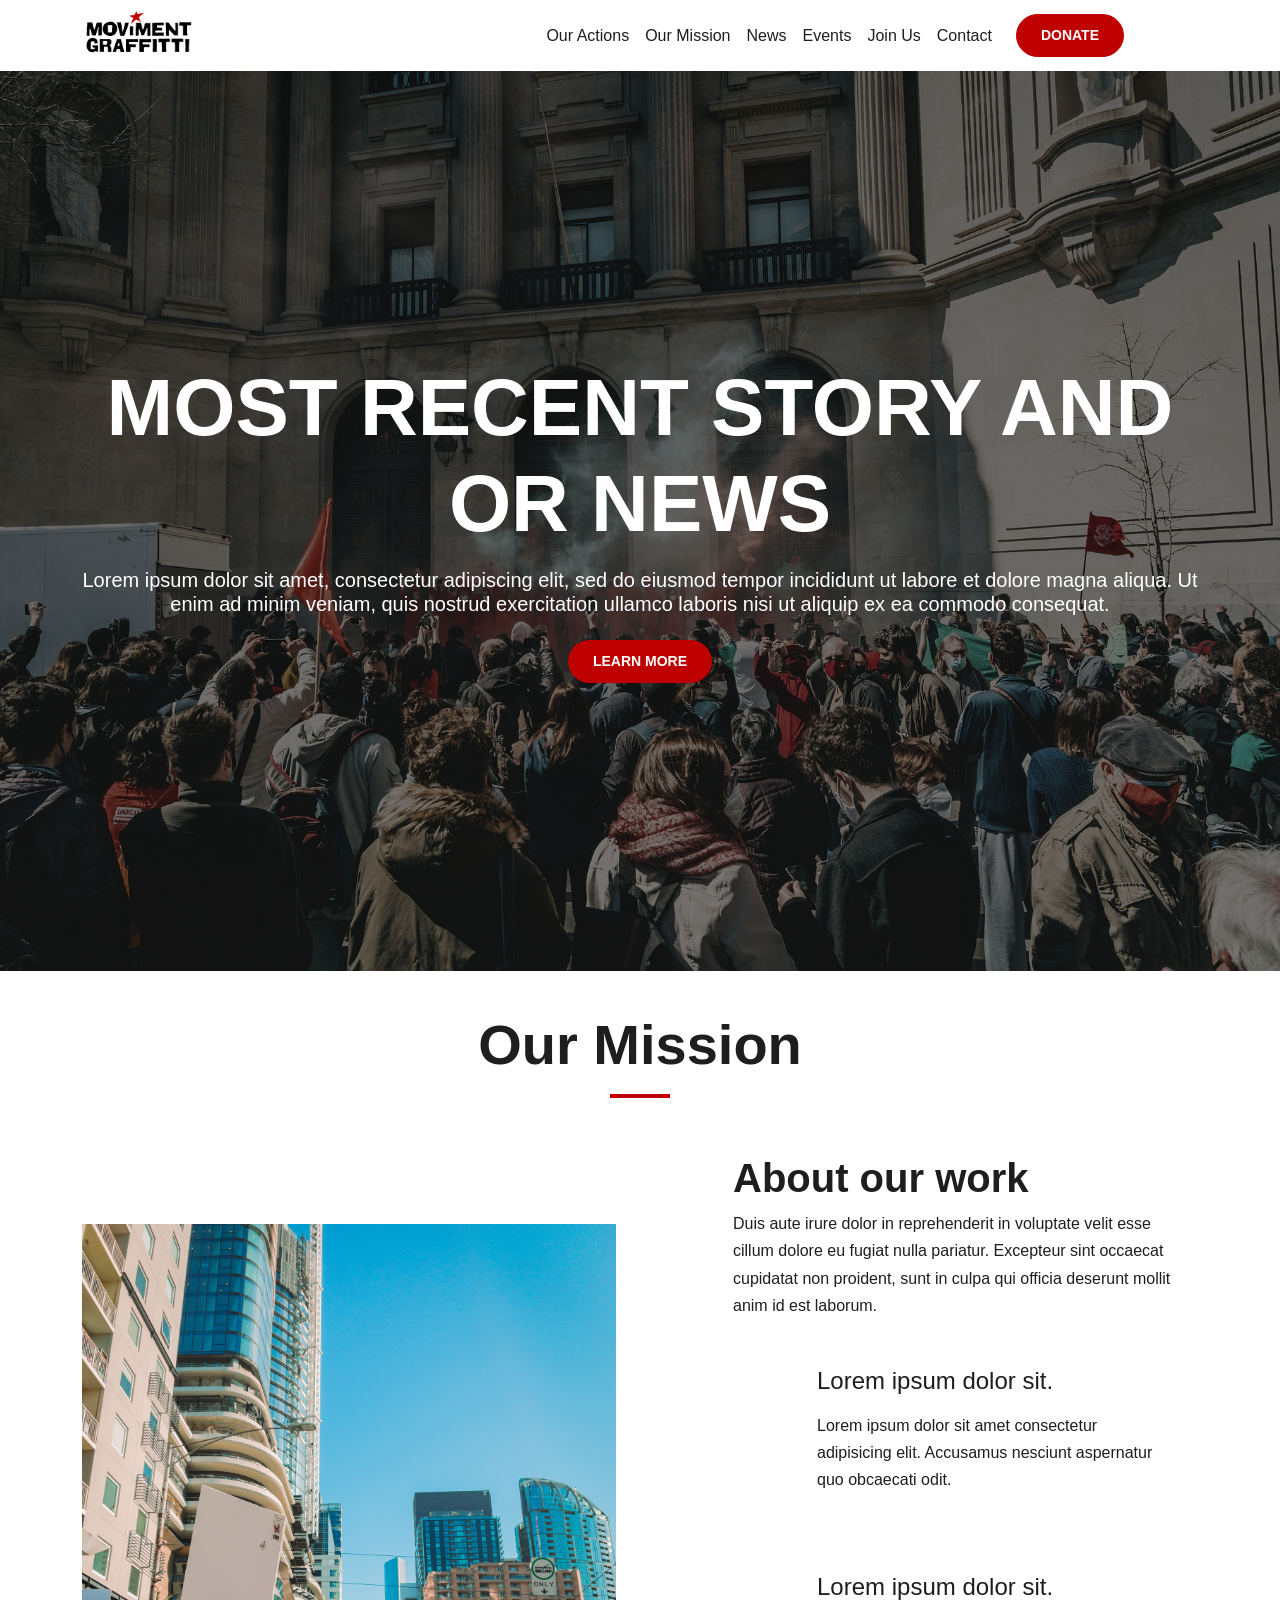
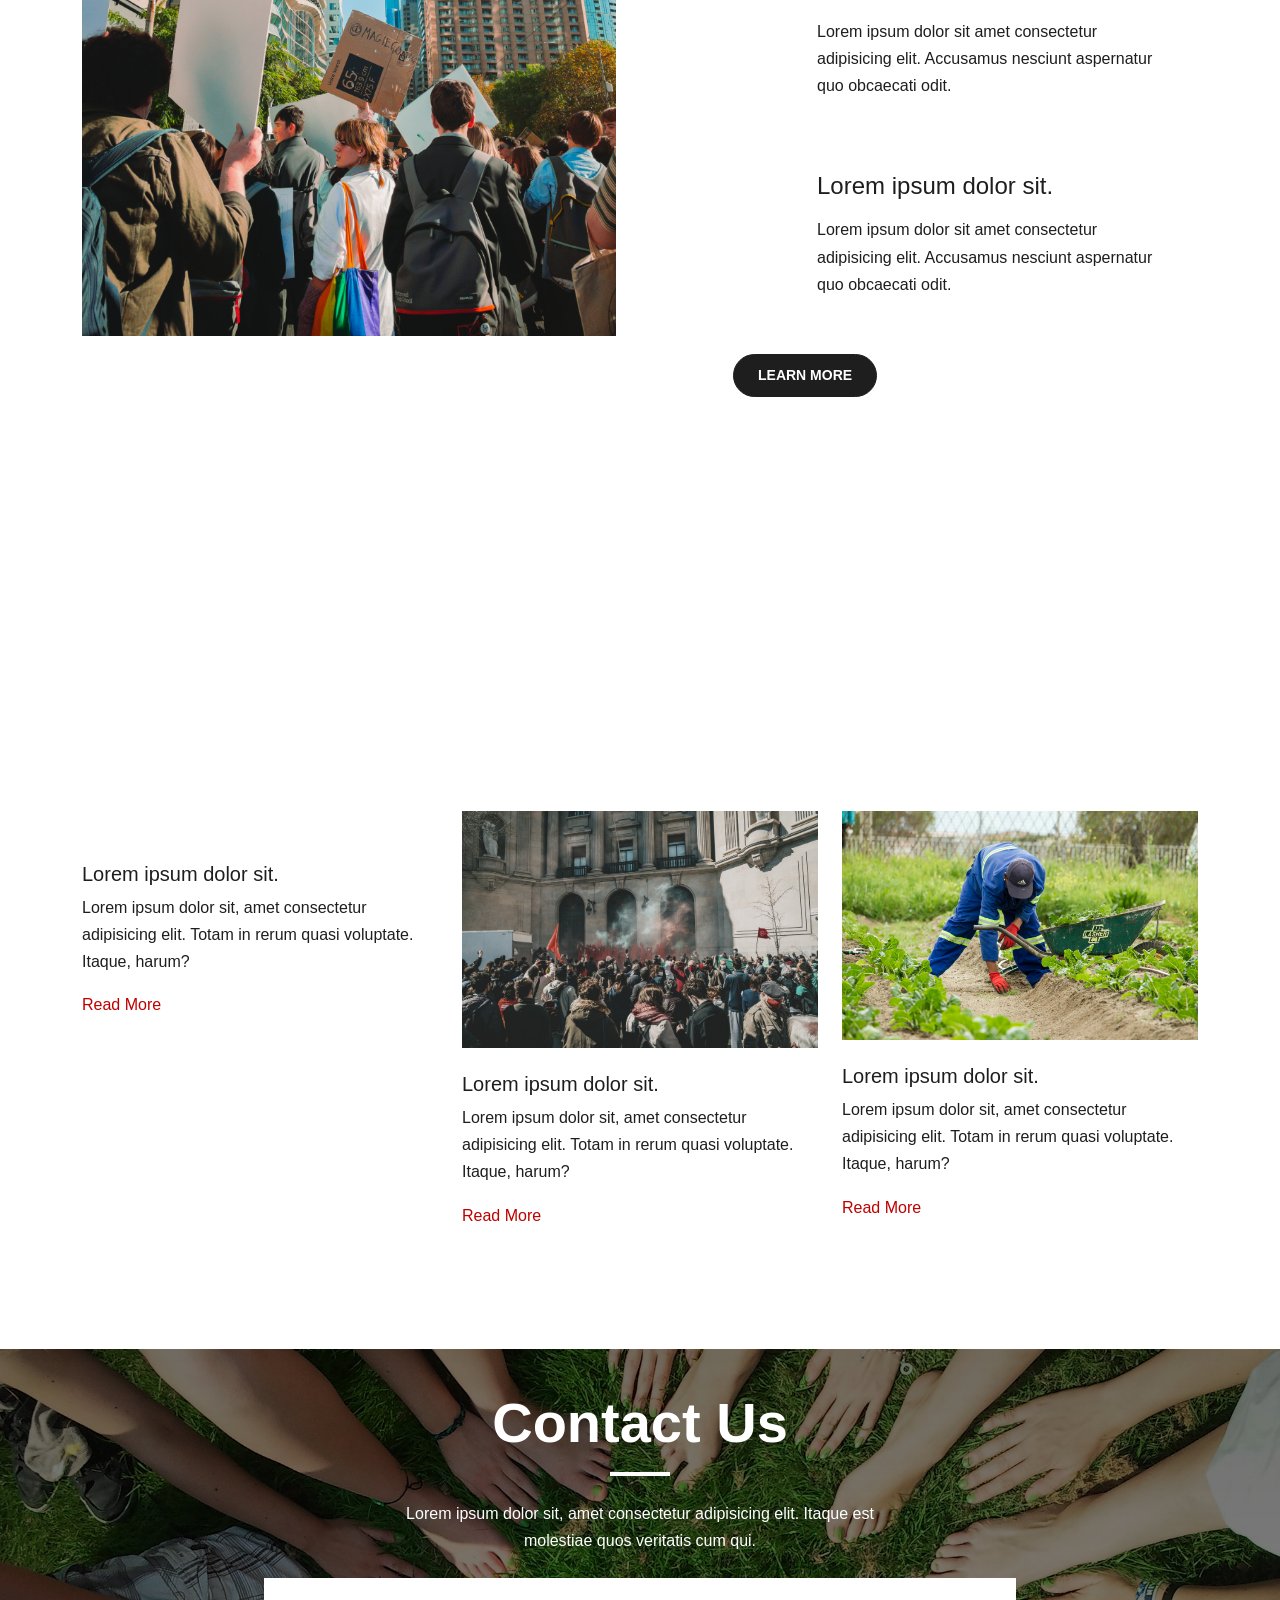
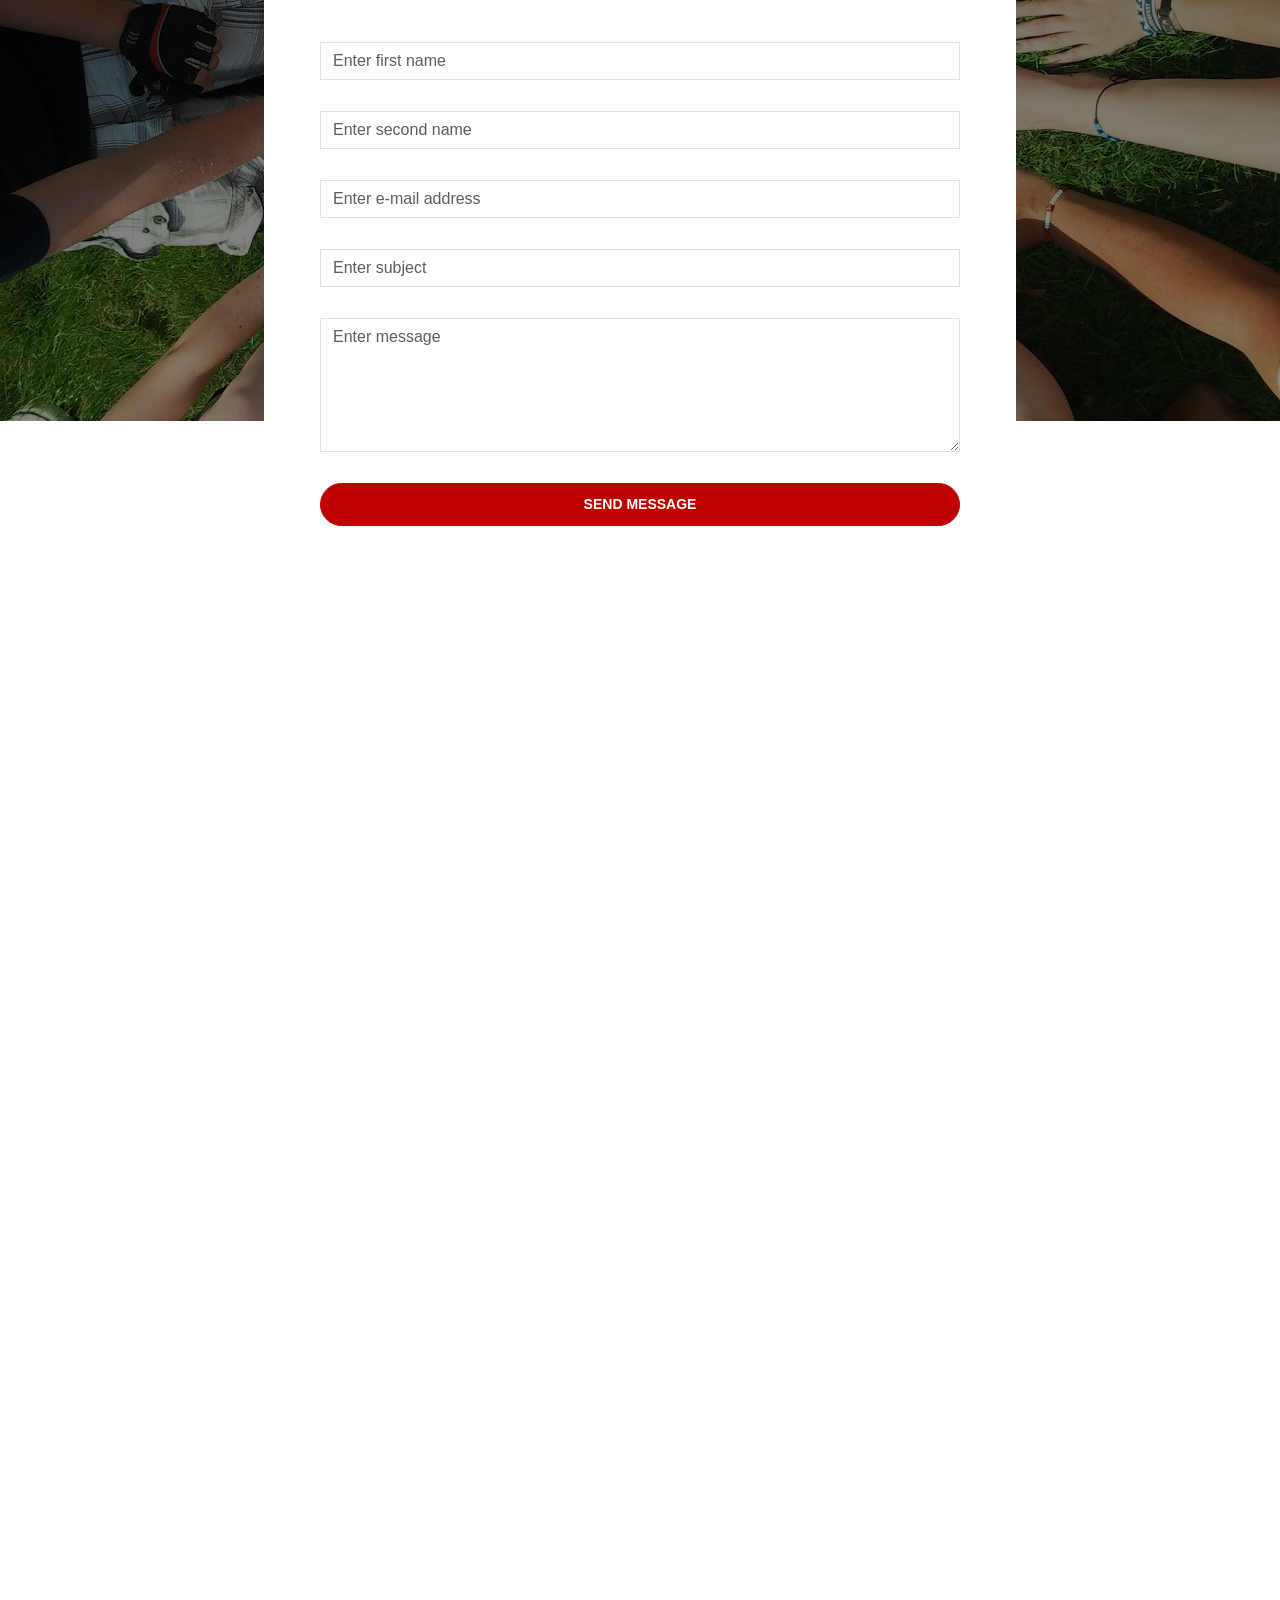
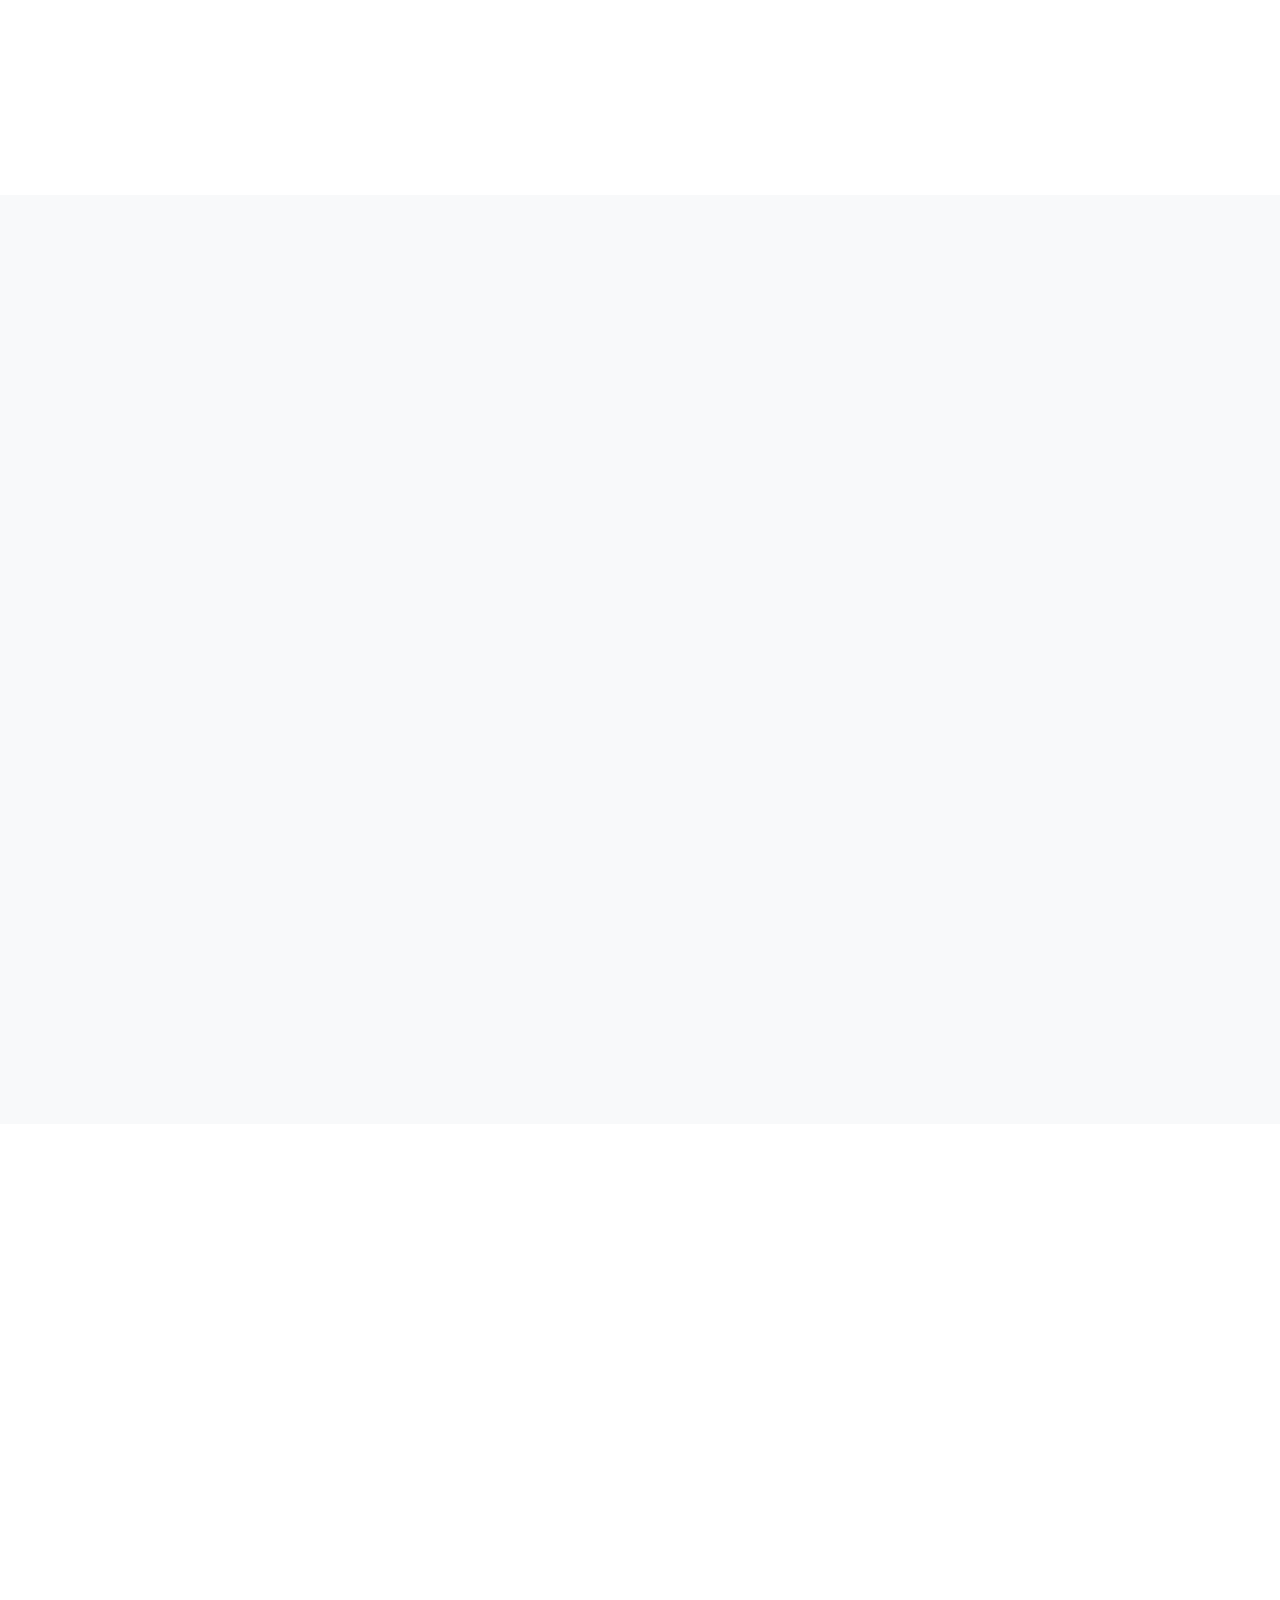
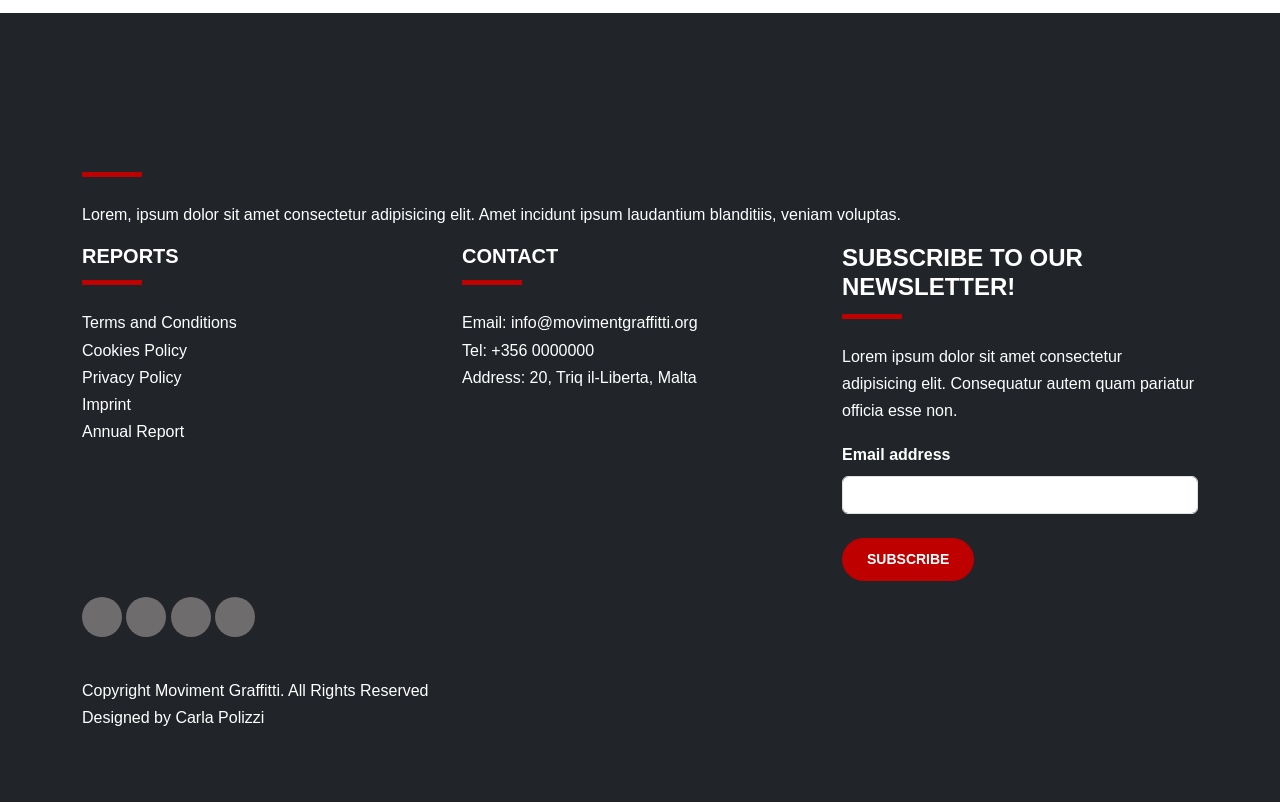
==== commit 0fcf42be: ".." ====
--- a/index.html
+++ b/index.html
@@ -119,7 +119,7 @@
         </div>
         </div>
         <div class="align-items-center justify-content-center">
-          <a href="./ourmission.html"> <button class="btn btn-dark mt-3 mb-4">Learn More</button></a>
+          <a href="./ourmission.html"><button class="btn btn-dark mt-3 mb-4">Learn More</button></a>
         </div>
         </div>  
         
@@ -205,7 +205,7 @@
               <input type="text" class="form-control" placeholder="Enter subject">
             </div>
             <div class="form-group col-lg-12">
-              <textarea name="message" id="" cols="" rows="5" class="form-control" placeholder="Enter message"></textarea>
+              <textarea name="message" rows="5" class="form-control" placeholder="Enter message"></textarea>
             </div>
             <div class="form-group col-lg-12 d-grid">
              <button class="btn btn-imp">Send Message</button>
@@ -231,7 +231,7 @@
           <div id="carouselExample" class="carousel slide">
     <div class="carousel-inner" data-aos="fade-right" data-aos-delay="150">
       <div class="carousel-item active">
-        <img src="./assets/images/events/Slide 16_9 - 1.jpg" class="d-block w-100" alt="...">
+        <img src="./assets/images/events/Slide16_9-1.jpg" class="d-block w-100" alt="...">
         <div class="carousel-caption justify-content-between align-items-center text-center">
           <h3 class="text-white text-uppercase" style="font-size: 40px;">First slide label</h3>
           <h6 class="text-white">Some representative placeholder content for the first slide.</h6>
@@ -239,7 +239,7 @@
         </div>
       </div>
       <div class="carousel-item">
-        <img src="./assets/images/events/Slide 16_9 - 2.jpg" class="d-block w-100" alt="...">
+        <img src="./assets/images/events/Slide16_9-2.jpg" class="d-block w-100" alt="...">
         <div class="carousel-caption justify-content-between align-items-center text-center">
           <h3 class="text-white text-uppercase" style="font-size: 40px;">First slide label</h3>
           <h6 class="text-white">Some representative placeholder content for the first slide.</h6>
@@ -247,7 +247,7 @@
         </div>
       </div>
       <div class="carousel-item">
-        <img src="./assets/images/events/Slide 16_9 - 3.jpg" class="d-block w-100" alt="...">
+        <img src="./assets/images/events/Slide16_9-3.jpg" class="d-block w-100" alt="...">
         <div class="carousel-caption justify-content-between align-items-center text-center">
           <h3 class="text-white text-uppercase" style="font-size: 40px;">First slide label</h3>
           <h6 class="text-white">Some representative placeholder content for the first slide.</h6>
@@ -297,7 +297,7 @@
               <p>Great ipsum dolor, sit amet consectetur adipisicing elit. Facere in libero culpa! Sint, fugit assumenda?</p>
             </div>
             <div class="review-person mt-4 d-flex align-items-center">
-              <img class="rounded-circle" style="width: 100px; height: 100px;" src="./assets/images/Frame 2.jpg" alt="">
+              <img class="rounded-circle" style="width: 100px; height: 100px;" src="./assets/images/Frame2.jpg" alt="">
               <div class="ms-3">
                 <h5>Angela Ngozi</h5>
                 <small>Donor & founder of ABC</small>
@@ -318,7 +318,7 @@
               <p>Great ipsum dolor, sit amet consectetur adipisicing elit. Facere in libero culpa! Sint, fugit assumenda?</p>
             </div>
             <div class="review-person mt-4 d-flex align-items-center">
-              <img class="rounded-circle" style="width: 100px; height: 100px;" src="./assets/images/Frame 1.jpg" alt="">
+              <img class="rounded-circle" style="width: 100px; height: 100px;" src="./assets/images/Frame1.jpg" alt="">
               <div class="ms-3">
                 <h5>Tempie Brennan</h5>
                 <small>Volunteer</small>
@@ -339,7 +339,7 @@
               <p>Great ipsum dolor, sit amet consectetur adipisicing elit. Facere in libero culpa! Sint, fugit assumenda?</p>
             </div>
             <div class="review-person mt-4 d-flex align-items-center">
-              <img class="rounded-circle" style="width: 100px; height: 100px;" src="./assets/images/Frame 6.jpg" alt="">
+              <img class="rounded-circle" style="width: 100px; height: 100px;" src="./assets/images/Frame6.jpg" alt="">
               <div class="ms-3">
                 <h5>Jack Booth</h5>
                 <small>Supporter</small>
@@ -360,7 +360,7 @@
               <p>Great ipsum dolor, sit amet consectetur adipisicing elit. Facere in libero culpa! Sint, fugit assumenda?</p>
             </div>
             <div class="review-person mt-4 d-flex align-items-center">
-              <img class="rounded-circle" style="width: 100px; height: 100px;" src="./assets/images/Frame 4.jpg" alt="">
+              <img class="rounded-circle" style="width: 100px; height: 100px;" src="./assets/images/Frame4.jpg" alt="">
               <div class="ms-3">
                 <h5>Yi Chan</h5>
                 <small>Consultant</small>
@@ -381,7 +381,7 @@
               <p>Great ipsum dolor, sit amet consectetur adipisicing elit. Facere in libero culpa! Sint, fugit assumenda?</p>
             </div>
             <div class="review-person mt-4 d-flex align-items-center">
-              <img class="rounded-circle" style="width: 100px; height: 100px;" src="./assets/images/Frame 3.jpg" alt="">
+              <img class="rounded-circle" style="width: 100px; height: 100px;" src="./assets/images/Frame3.jpg" alt="">
               <div class="ms-3">
                 <h5>Jack Jones</h5>
                 <small>Supporter</small>
@@ -402,7 +402,7 @@
               <p>Great ipsum dolor, sit amet consectetur adipisicing elit. Facere in libero culpa! Sint, fugit assumenda?</p>
             </div>
             <div class="review-person mt-4 d-flex align-items-center">
-              <img class="rounded-circle" style="width: 100px; height: 100px;" src="./assets/images/Frame 5.jpg" alt="">
+              <img class="rounded-circle" style="width: 100px; height: 100px;" src="./assets/images/Frame5.jpg" alt="">
               <div class="ms-3">
                 <h5>Mae Bucket</h5>
                 <small>Supporter</small>
@@ -426,7 +426,8 @@
       <div class="col-lg-4 align-items-center" data-aos="fade-up" data-aos-delay="150">
         <p>Lorem, ipsum dolor sit amet consectetur adipisicing elit. Beatae ipsa pariatur quasi harum at eligendi odio, nesciunt dignissimos praesentium voluptatem provident aliquid tenetur sequi mollitia eveniet qui, quis numquam id ex corrupti. Quasi, distinctio. Minus asperiores officiis nesciunt similique laboriosam!</p>
         <a href="../movimentgrafitti-redesign/joinus.html">
-        <button class="btn btn-imp">Join us</button></a>
+        <button class="btn btn-imp">Join us</button>
+        </a>
       </div>
 
     </div>
--- a/assets/styles/style.css
+++ b/assets/styles/style.css
@@ -879,23 +879,4 @@
     color: #ffffff;
 }
 
-  .news-1 {
-
-  }
-
-  .news-2 {
-
-  }
-  .news-3 {
-    
-  }
-  .event-1 {
-
-  }
-
-  .event-2 {
-
-  }
-  .event-3 {
-    
-  }+  
